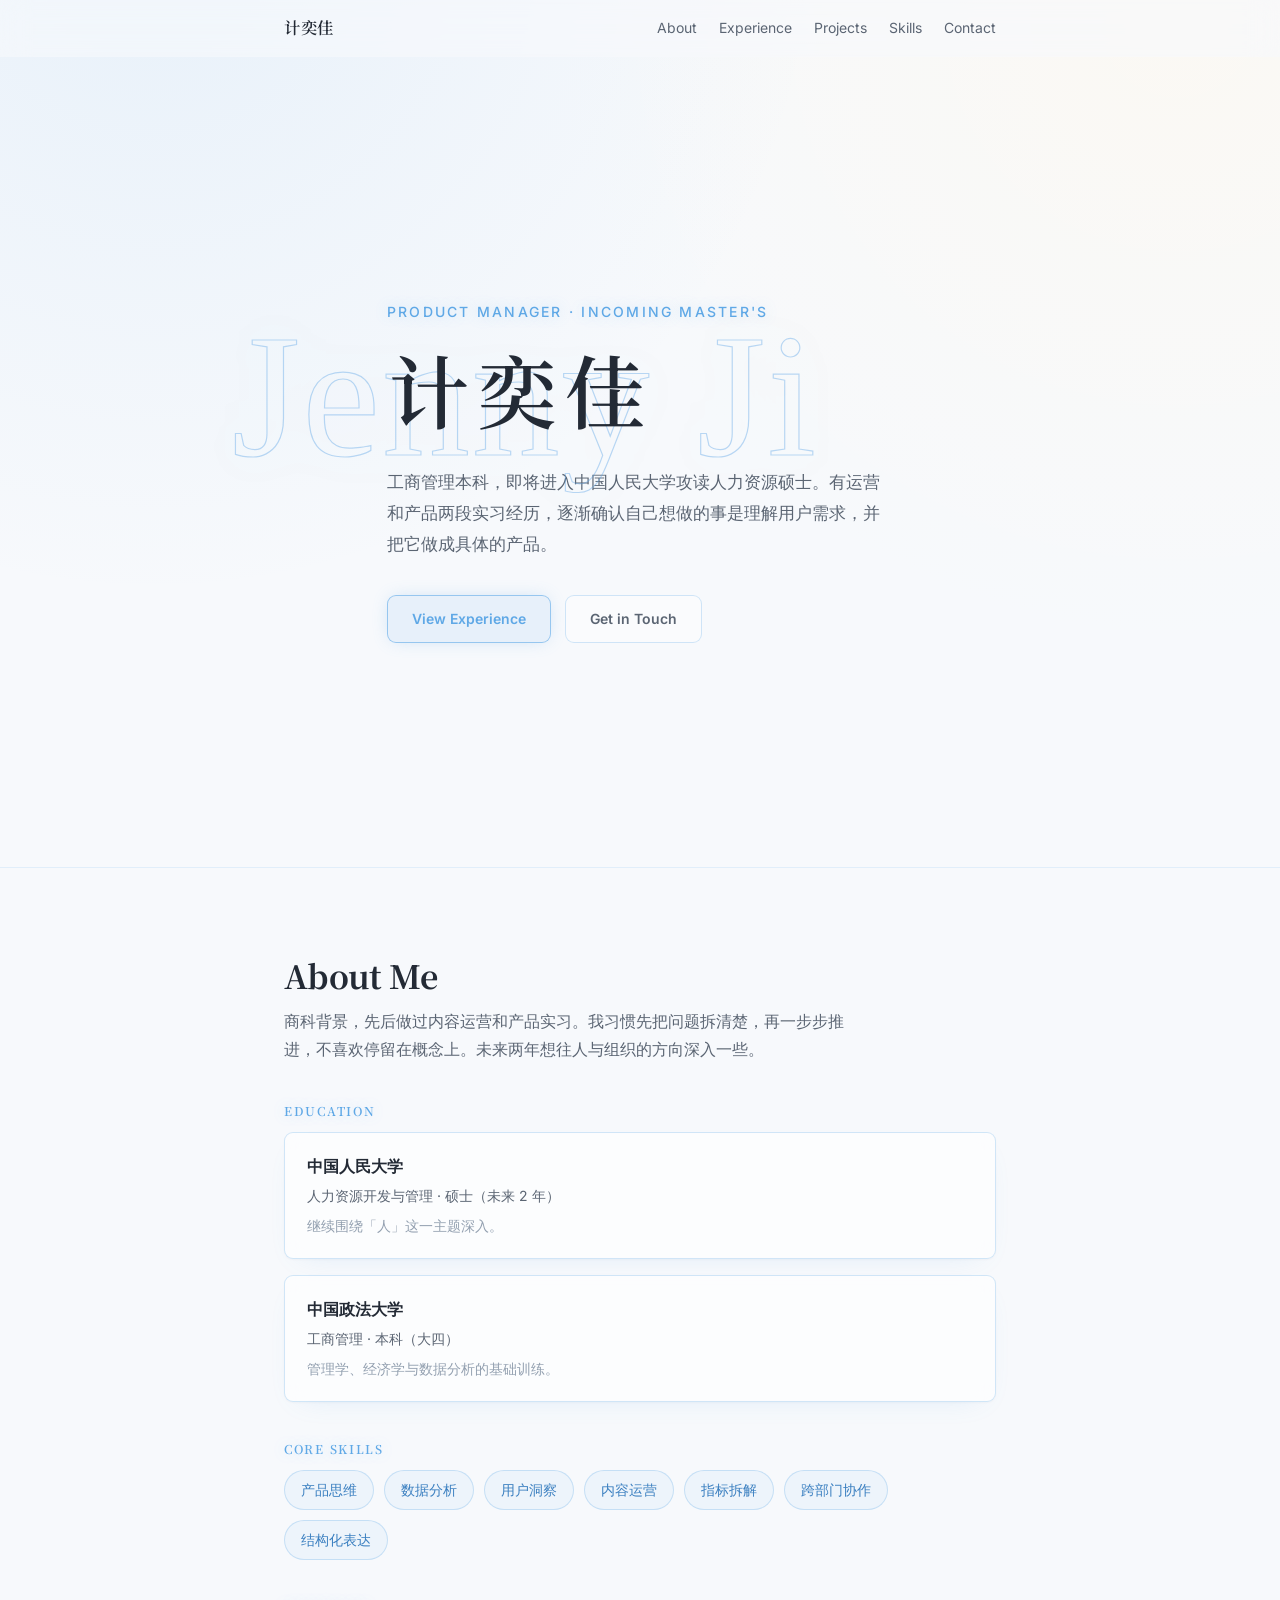
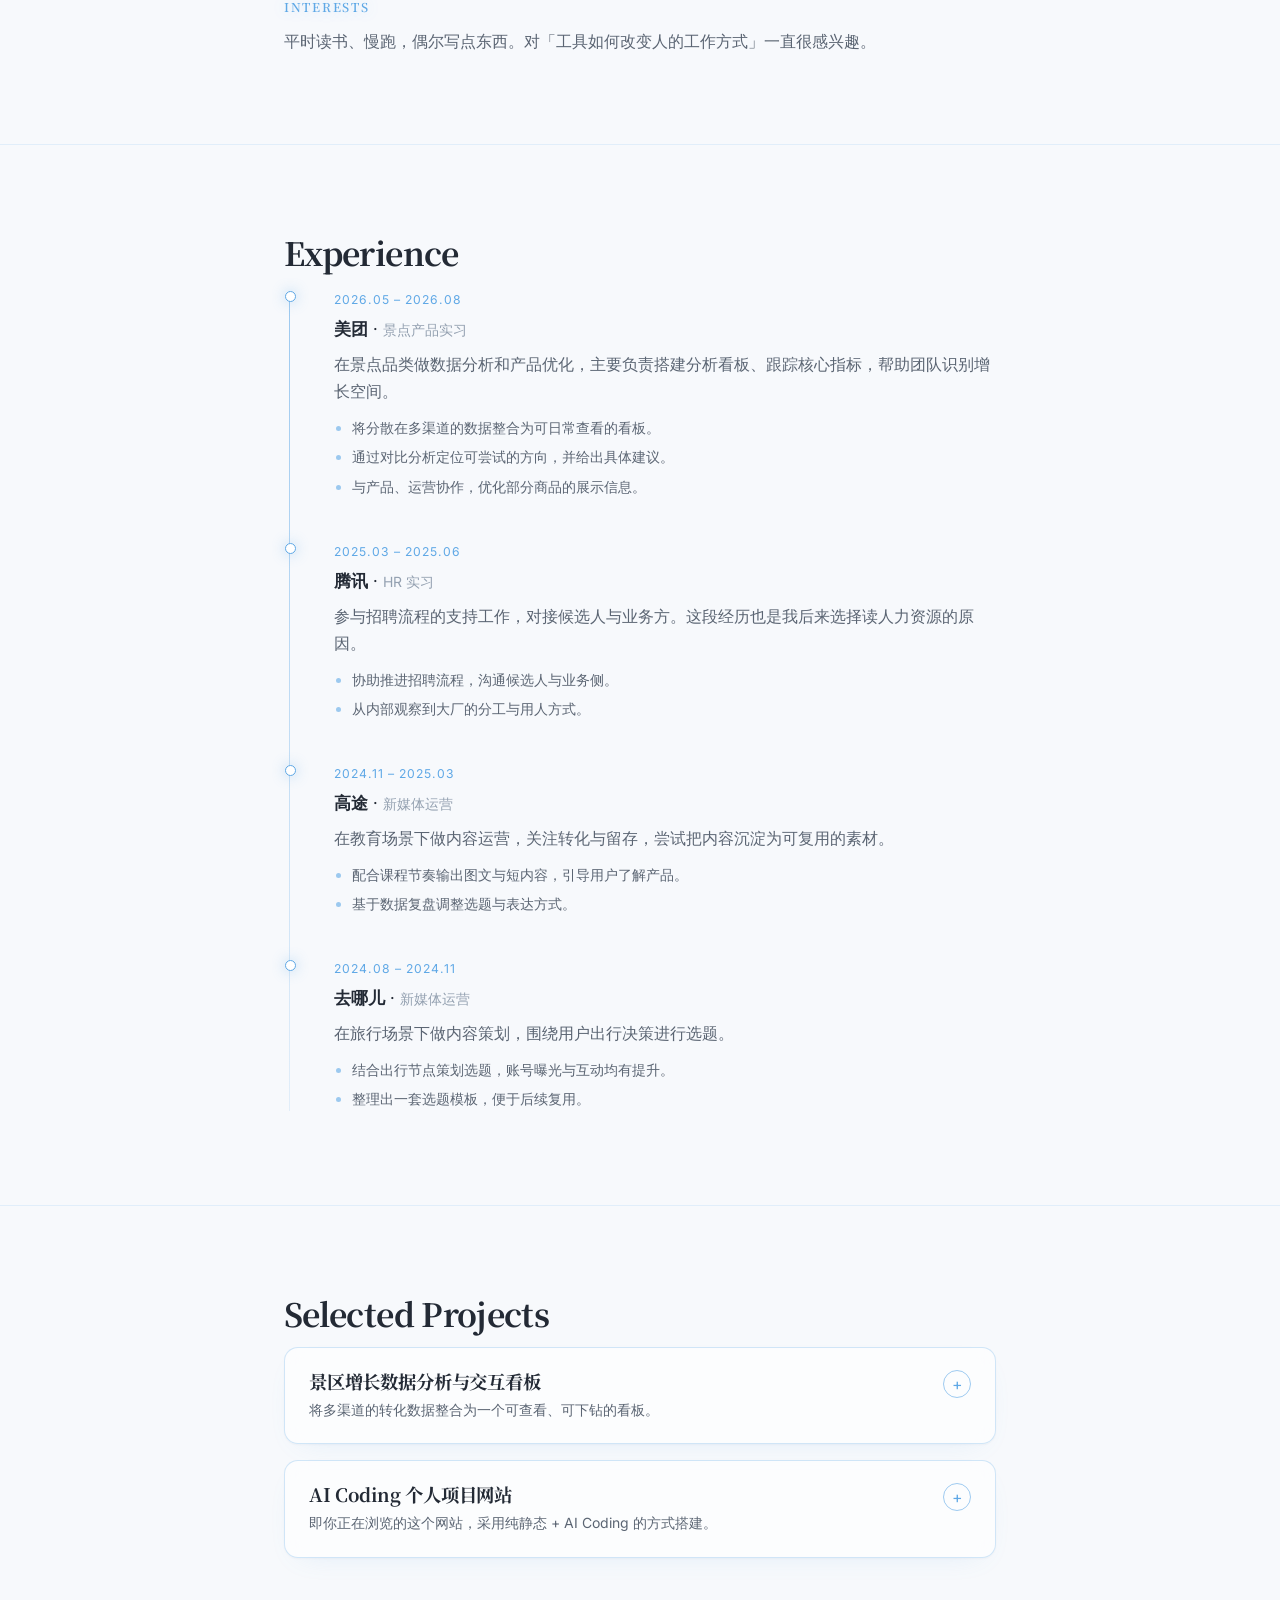
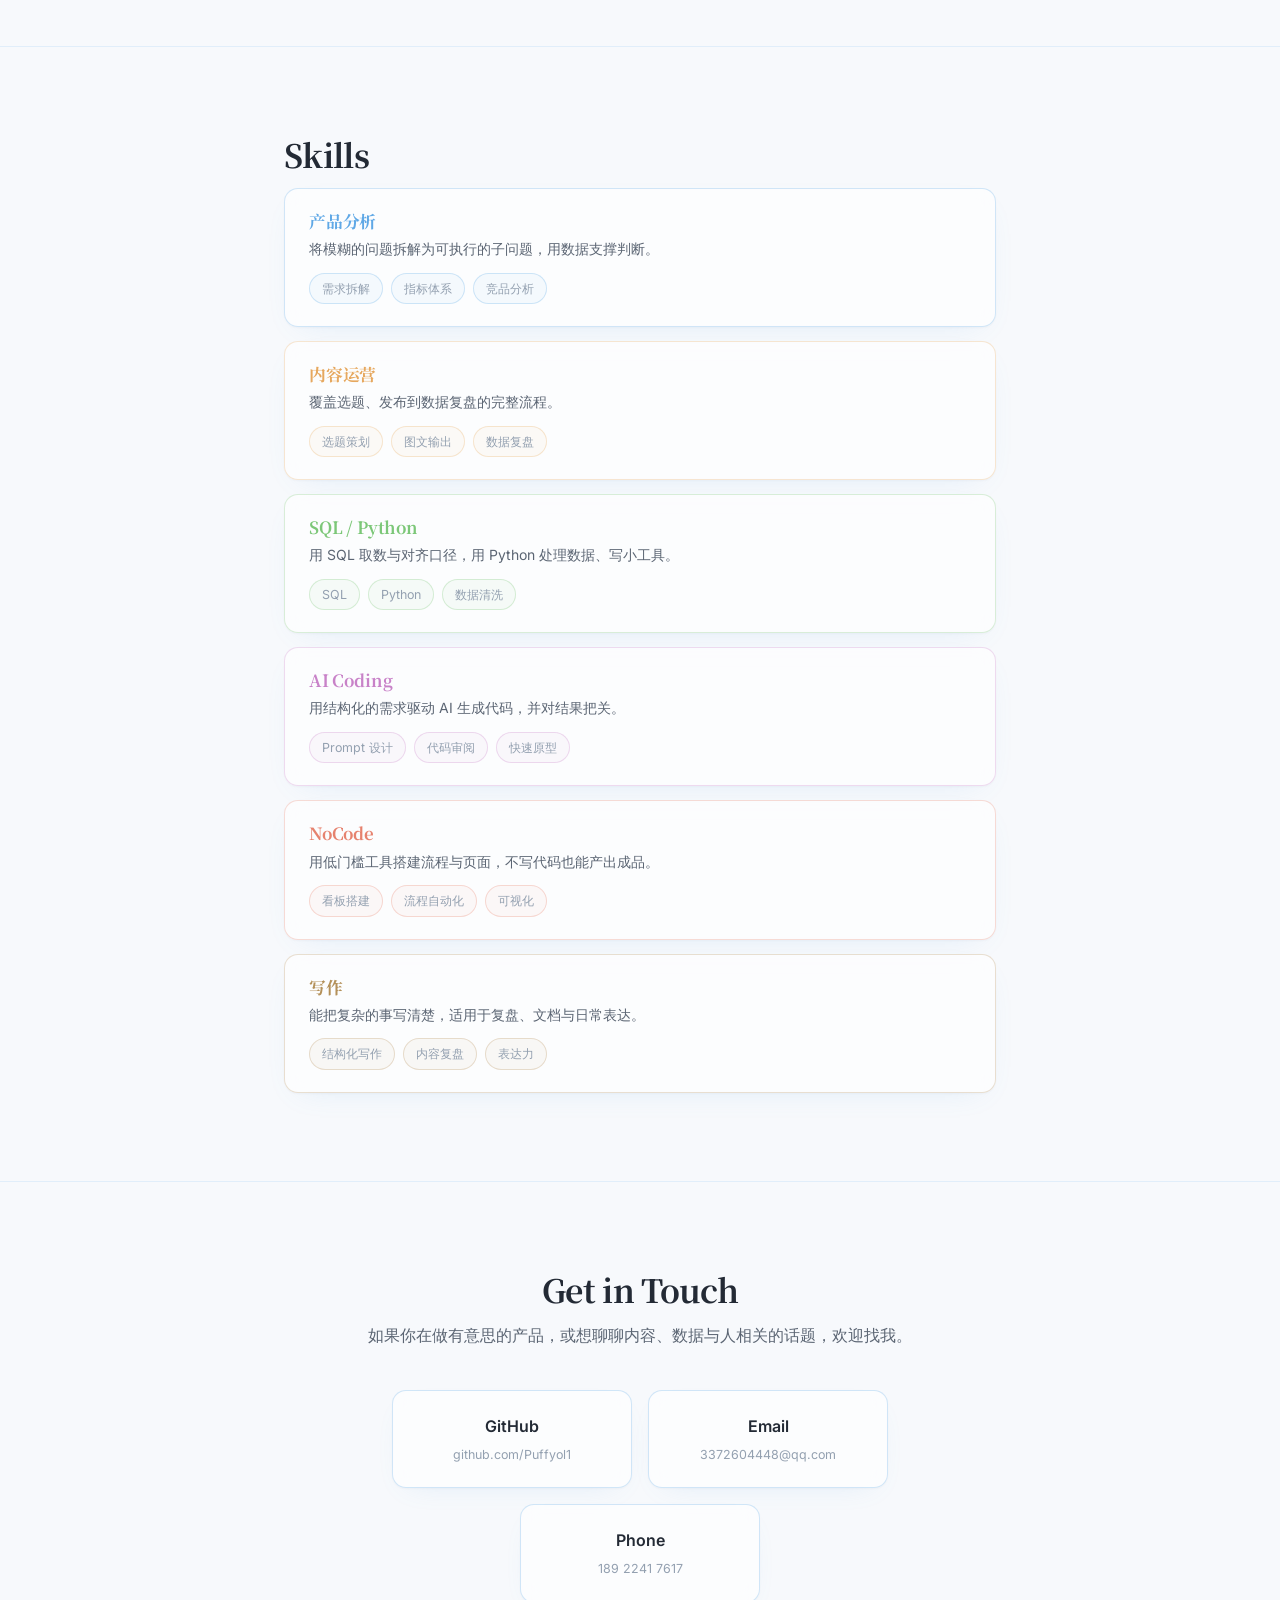
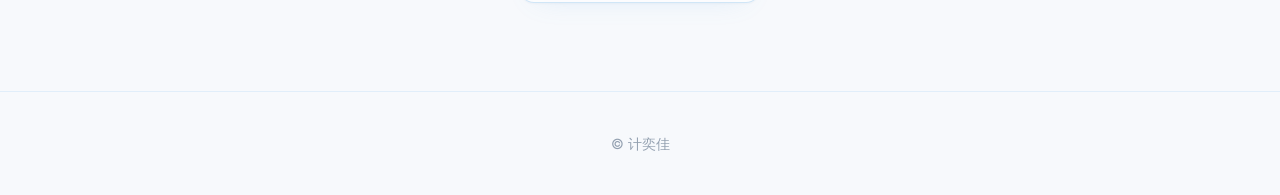
==== index.html @ fe980fd6 "Initial portfolio site 纯静态单页作品集：乳白浅底 + 浅蓝荧光描边 + 毛玻璃卡片， 思源宋体标题 + Inter 正文，英文标题中文正文。  Co-Authored-By: " ====
<!DOCTYPE html>
<html lang="zh-CN">
  <head>
    <meta charset="UTF-8" />
    <meta name="viewport" content="width=device-width, initial-scale=1.0" />
    <title>计奕佳 · 作品集</title>
    <meta
      name="description"
      content="计奕佳的个人作品集 — 产品经理方向，关注数据、内容与人的交叉点。"
    />
    <link rel="preconnect" href="https://fonts.googleapis.com" />
    <link rel="preconnect" href="https://fonts.gstatic.com" crossorigin />
    <link
      href="https://fonts.googleapis.com/css2?family=Inter:wght@400;500;600;700&family=Noto+Serif+SC:wght@400;500;600;700&display=swap"
      rel="stylesheet"
    />
    <link rel="stylesheet" href="css/style.css" />
  </head>
  <body>
    <!-- 顶部轻量导航 -->
    <header class="site-header" id="top">
      <nav class="nav" aria-label="Main navigation">
        <a class="nav__logo" href="#top">计奕佳</a>
        <ul class="nav__links">
          <li><a href="#about">About</a></li>
          <li><a href="#experience">Experience</a></li>
          <li><a href="#projects">Projects</a></li>
          <li><a href="#skills">Skills</a></li>
          <li><a href="#contact">Contact</a></li>
        </ul>
      </nav>
    </header>

    <main>
      <!-- 1. 首屏 Hero -->
      <section class="hero" id="hero" aria-labelledby="hero-name">
        <div class="hero__inner reveal">
          <p class="hero__tagline" data-hero="tagline"></p>
          <div class="hero__name-wrap">
            <span class="hero__name-en" aria-hidden="true">Jenny Ji</span>
            <h1 class="hero__name" id="hero-name" data-hero="name"></h1>
          </div>
          <p class="hero__intro" data-hero="intro"></p>
          <div class="hero__cta">
            <a class="btn btn--primary" data-hero="primaryCta"></a>
            <a class="btn btn--ghost" data-hero="secondaryCta"></a>
          </div>
        </div>
      </section>

      <!-- 2. 关于我 -->
      <section class="section" id="about" aria-labelledby="about-heading">
        <div class="container reveal">
          <h2 class="section__heading" id="about-heading" data-about="heading"></h2>
          <p class="section__lead" data-about="lead"></p>

          <h3 class="subheading">Education</h3>
          <ul class="edu" data-about="education"></ul>

          <h3 class="subheading">Core Skills</h3>
          <ul class="tags" data-about="keywords"></ul>

          <h3 class="subheading">Interests</h3>
          <p class="interest" data-about="interests"></p>
        </div>
      </section>

      <!-- 3. 经历时间线 -->
      <section class="section" id="experience" aria-labelledby="exp-heading">
        <div class="container reveal">
          <h2 class="section__heading" id="exp-heading" data-experience="heading"></h2>
          <ul class="timeline" data-experience="items"></ul>
        </div>
      </section>

      <!-- 4. 精选项目 -->
      <section class="section" id="projects" aria-labelledby="proj-heading">
        <div class="container reveal">
          <h2 class="section__heading" id="proj-heading" data-projects="heading"></h2>
          <div class="projects" data-projects="items"></div>
        </div>
      </section>

      <!-- 5. 技能 -->
      <section class="section" id="skills" aria-labelledby="skills-heading">
        <div class="container reveal">
          <h2 class="section__heading" id="skills-heading" data-skills="heading"></h2>
          <div class="skills" data-skills="groups"></div>
        </div>
      </section>

      <!-- 6. 联系方式 -->
      <section class="section" id="contact" aria-labelledby="contact-heading">
        <div class="container reveal contact">
          <h2 class="section__heading" id="contact-heading" data-contact="heading"></h2>
          <p class="section__lead" data-contact="lead"></p>
          <ul class="channels" data-contact="channels"></ul>
        </div>
      </section>
    </main>

    <footer class="site-footer">
      <div class="container">
        <p data-footer="note"></p>
      </div>
    </footer>

    <script src="data/content.js"></script>
    <script src="js/main.js"></script>
  </body>
</html>
---- css/style.css ----
/* ============================================================
   设计令牌 — 乳白浅底 · 温暖浅蓝荧光描边
   全站用 --neon 一个柔荧光色，以描边 + 柔光定义质感
   ============================================================ */
:root {
  /* 底色：乳白带一点暖蓝 */
  --bg: #f7f9fc;
  --bg-elev: rgba(255, 255, 255, 0.62);
  --bg-elev-solid: #ffffff;
  --bg-soft: rgba(255, 255, 255, 0.4);

  /* 文字 */
  --ink: #232a35;
  --ink-soft: #5b6573;
  --ink-mute: #93a0b0;

  /* 荧光色（温暖浅蓝，柔而非刺眼）及其透明度阶 */
  --neon: #5fa8e6;
  --neon-bright: #7fbdf0;
  --neon-rgb: 95, 168, 230;
  --neon-line: rgba(var(--neon-rgb), 0.28);       /* 静止描边 */
  --neon-line-soft: rgba(var(--neon-rgb), 0.14);   /* 分隔线 */
  --neon-line-strong: rgba(var(--neon-rgb), 0.6);  /* hover 描边 */
  --neon-tint: rgba(var(--neon-rgb), 0.06);        /* 淡填充 */
  --neon-tint-2: rgba(var(--neon-rgb), 0.1);

  /* 描边 / 柔光 */
  --ring: 0 0 0 1px var(--neon-line);
  --glow-sm: 0 0 18px -4px rgba(var(--neon-rgb), 0.32);
  --glow-md: 0 0 0 1px var(--neon-line-strong),
    0 0 30px -8px rgba(var(--neon-rgb), 0.32);
  --glow-text: 0 0 14px rgba(var(--neon-rgb), 0.28);
  --shadow-card: 0 1px 2px rgba(35, 42, 53, 0.03),
    0 10px 30px -18px rgba(var(--neon-rgb), 0.22);

  /* 字体 */
  --font-serif: "Noto Serif SC", "Songti SC", "Source Han Serif SC",
    "SimSun", serif;
  --font-sans: "Inter", -apple-system, BlinkMacSystemFont, "PingFang SC",
    "Hiragino Sans GB", "Microsoft YaHei", "Source Han Sans SC",
    "Helvetica Neue", Arial, sans-serif;
  --font-script: "Snell Roundhand", "Apple Chancery", "Brush Script MT",
    "Lucida Handwriting", "Segoe Script", cursive;

  /* 字号 */
  --fs-hero: clamp(2.8rem, 8vw, 5rem);
  --fs-h2: clamp(1.5rem, 3.2vw, 2rem);
  --fs-h3: 1rem;
  --fs-body: 1rem;
  --fs-small: 0.875rem;

  /* 间距 / 尺寸 */
  --container: 760px;
  --radius: 14px;
  --radius-sm: 9px;
  --ease: cubic-bezier(0.22, 0.61, 0.36, 1);
}

/* ============================================================
   基础
   ============================================================ */
*,
*::before,
*::after {
  box-sizing: border-box;
}

html {
  scroll-behavior: smooth;
  -webkit-text-size-adjust: 100%;
}

body {
  margin: 0;
  background: var(--bg);
  background-image: radial-gradient(
      circle at 12% -8%,
      rgba(var(--neon-rgb), 0.1),
      transparent 45%
    ),
    radial-gradient(circle at 92% 2%, rgba(255, 248, 235, 0.5), transparent 42%);
  background-attachment: fixed;
  color: var(--ink);
  font-family: var(--font-sans);
  font-size: var(--fs-body);
  line-height: 1.7;
  -webkit-font-smoothing: antialiased;
  text-rendering: optimizeLegibility;
}

a {
  color: inherit;
  text-decoration: none;
}

ul {
  list-style: none;
  margin: 0;
  padding: 0;
}

h1,
h2,
h3 {
  font-family: var(--font-serif);
  font-weight: 600;
  line-height: 1.2;
  letter-spacing: 0;
}

::selection {
  background: rgba(var(--neon-rgb), 0.2);
  color: var(--ink);
}

.container {
  width: 100%;
  max-width: var(--container);
  margin: 0 auto;
  padding: 0 24px;
}

/* ============================================================
   顶部导航
   ============================================================ */
.site-header {
  position: sticky;
  top: 0;
  z-index: 50;
  background: rgba(247, 249, 252, 0.62);
  backdrop-filter: blur(14px);
  -webkit-backdrop-filter: blur(14px);
  border-bottom: 1px solid transparent;
  transition: border-color 0.3s var(--ease), background-color 0.3s var(--ease);
}

.site-header.is-scrolled {
  border-bottom-color: var(--neon-line-soft);
  background: rgba(247, 249, 252, 0.82);
}

.nav {
  max-width: var(--container);
  margin: 0 auto;
  padding: 14px 24px;
  display: flex;
  align-items: center;
  justify-content: space-between;
  gap: 16px;
}

.nav__logo {
  font-family: var(--font-serif);
  font-weight: 600;
  font-size: 1.02rem;
  letter-spacing: 0.04em;
  color: var(--ink);
}

.nav__links {
  display: flex;
  gap: 22px;
  font-size: var(--fs-small);
  color: var(--ink-soft);
}

.nav__links a {
  position: relative;
  padding: 4px 0;
  transition: color 0.2s var(--ease);
}

.nav__links a:hover {
  color: var(--neon);
}

.nav__links a::after {
  content: "";
  position: absolute;
  left: 0;
  bottom: 0;
  width: 0;
  height: 1px;
  background: var(--neon);
  box-shadow: var(--glow-sm);
  transition: width 0.25s var(--ease);
}

.nav__links a:hover::after {
  width: 100%;
}

/* ============================================================
   首屏 Hero
   ============================================================ */
.hero {
  min-height: 90vh;
  display: flex;
  align-items: center;
  padding: 80px 24px 60px;
}

.hero__inner {
  max-width: var(--container);
  margin: 0 auto;
}

.hero__tagline {
  margin: 0 0 18px;
  font-size: var(--fs-small);
  font-weight: 500;
  letter-spacing: 0.16em;
  text-transform: uppercase;
  color: var(--neon);
  text-shadow: var(--glow-text);
}

.hero__name-wrap {
  position: relative;
  display: inline-block;
  margin: 0 0 28px;
  padding: 0.16em 0.12em 0.34em;
}

.hero__name-en {
  position: absolute;
  left: 50%;
  top: 56%;
  transform: translate(-50%, -50%);
  font-family: var(--font-script);
  font-weight: 400;
  font-size: clamp(5rem, 16vw, 11rem);
  line-height: 1;
  letter-spacing: 0.01em;
  white-space: nowrap;
  color: transparent;
  -webkit-text-stroke: 1.2px rgba(var(--neon-rgb), 0.42);
  filter: drop-shadow(0 0 24px rgba(var(--neon-rgb), 0.26));
  pointer-events: none;
  user-select: none;
  z-index: 0;
}

.hero__name {
  position: relative;
  z-index: 1;
  margin: 0;
  font-size: var(--fs-hero);
  font-weight: 600;
  line-height: 1.1;
  letter-spacing: 0.1em;
  color: var(--ink);
  padding-right: 0.1em;
}

.hero__intro {
  margin: 0 0 36px;
  max-width: 46ch;
  font-size: 1.08rem;
  color: var(--ink-soft);
  line-height: 1.8;
}

.hero__cta {
  display: flex;
  flex-wrap: wrap;
  gap: 14px;
}

/* ============================================================
   按钮 — 荧光描边
   ============================================================ */
.btn {
  display: inline-flex;
  align-items: center;
  justify-content: center;
  padding: 11px 24px;
  border-radius: var(--radius-sm);
  font-size: var(--fs-small);
  font-weight: 600;
  letter-spacing: 0;
  transition: transform 0.18s var(--ease), color 0.18s var(--ease),
    border-color 0.18s var(--ease), background-color 0.18s var(--ease),
    box-shadow 0.2s var(--ease);
  cursor: pointer;
}

.btn--primary {
  background: var(--neon-tint-2);
  color: var(--neon);
  border: 1px solid var(--neon-line-strong);
  box-shadow: var(--glow-sm);
}

.btn--primary:hover {
  background: rgba(var(--neon-rgb), 0.16);
  color: #2f6fb0;
  border-color: var(--neon);
  transform: translateY(-1px);
  box-shadow: var(--glow-md);
}

.btn--primary:focus-visible {
  outline: none;
  box-shadow: 0 0 0 3px rgba(var(--neon-rgb), 0.22), var(--glow-sm);
}

.btn--ghost {
  background: var(--bg-soft);
  color: var(--ink-soft);
  border: 1px solid var(--neon-line);
}

.btn--ghost:hover {
  color: var(--neon);
  border-color: var(--neon-line-strong);
  background: var(--neon-tint);
  transform: translateY(-1px);
  box-shadow: var(--glow-sm);
}

.btn--ghost:focus-visible {
  outline: none;
  box-shadow: 0 0 0 3px rgba(var(--neon-rgb), 0.2);
}

/* ============================================================
   通用 section
   ============================================================ */
.section {
  padding: 88px 0;
  border-top: 1px solid var(--neon-line-soft);
  scroll-margin-top: 72px;
}

.section__heading {
  margin: 0 0 14px;
  font-size: var(--fs-h2);
  font-weight: 700;
  letter-spacing: -0.02em;
  color: var(--ink);
}

.section__lead {
  margin: 0 0 40px;
  max-width: 56ch;
  color: var(--ink-soft);
  font-size: 1.02rem;
}

.subheading {
  margin: 40px 0 14px;
  font-size: 0.76rem;
  color: var(--neon);
  font-weight: 600;
  letter-spacing: 0.14em;
  text-transform: uppercase;
  text-shadow: var(--glow-text);
}

.subheading:first-of-type {
  margin-top: 8px;
}

/* ============================================================
   关于我
   ============================================================ */
.edu {
  display: grid;
  gap: 16px;
}

.edu li {
  padding: 20px 22px;
  background: var(--bg-elev);
  backdrop-filter: blur(10px);
  -webkit-backdrop-filter: blur(10px);
  border: 1px solid var(--neon-line);
  border-radius: var(--radius-sm);
  box-shadow: var(--shadow-card);
  transition: border-color 0.25s var(--ease), transform 0.25s var(--ease),
    box-shadow 0.25s var(--ease);
}

.edu li:hover {
  border-color: var(--neon-line-strong);
  transform: translateY(-2px);
  box-shadow: var(--shadow-card), var(--glow-sm);
}

.edu .school {
  font-weight: 600;
  color: var(--ink);
  margin: 0 0 4px;
}

.edu .degree {
  color: var(--ink-soft);
  font-size: var(--fs-small);
  margin: 0 0 6px;
}

.edu .note {
  color: var(--ink-mute);
  font-size: var(--fs-small);
  margin: 0;
}

.tags {
  display: flex;
  flex-wrap: wrap;
  gap: 10px;
}

.tags li {
  padding: 7px 16px;
  background: var(--neon-tint);
  color: #3a7fc0;
  border: 1px solid var(--neon-line);
  border-radius: 999px;
  font-size: var(--fs-small);
  font-weight: 500;
  transition: border-color 0.2s var(--ease), box-shadow 0.2s var(--ease);
}

.tags li:hover {
  border-color: var(--neon-line-strong);
  box-shadow: var(--glow-sm);
}

.interest {
  color: var(--ink-soft);
  margin: 0;
}

/* ============================================================
   经历时间线
   ============================================================ */
.timeline {
  position: relative;
  margin: 8px 0 0;
  padding-left: 28px;
}

.timeline::before {
  content: "";
  position: absolute;
  left: 5px;
  top: 6px;
  bottom: 6px;
  width: 1px;
  background: linear-gradient(
    to bottom,
    var(--neon-line-strong),
    var(--neon-line-soft)
  );
}

.timeline li {
  position: relative;
  padding: 0 0 32px 22px;
}

.timeline li:last-child {
  padding-bottom: 0;
}

.timeline li::before {
  content: "";
  position: absolute;
  left: -27px;
  top: 6px;
  width: 11px;
  height: 11px;
  border-radius: 50%;
  background: var(--bg-elev-solid);
  border: 1.5px solid var(--neon);
  box-shadow: 0 0 14px rgba(var(--neon-rgb), 0.45);
}

.timeline .period {
  display: inline-block;
  font-size: 0.76rem;
  letter-spacing: 0.08em;
  color: var(--neon);
  margin-bottom: 4px;
}

.timeline .role-line {
  margin: 0 0 8px;
  font-size: 1.05rem;
}

.timeline .company {
  font-weight: 700;
  color: var(--ink);
}

.timeline .role {
  color: var(--ink-mute);
  font-size: var(--fs-small);
}

.timeline .summary {
  margin: 0 0 10px;
  color: var(--ink-soft);
}

.timeline .points {
  padding-left: 18px;
  list-style: disc;
  color: var(--ink-soft);
  font-size: var(--fs-small);
}

.timeline .points li {
  padding: 0 0 6px 0;
}

.timeline .points li::before {
  content: none;
}

.timeline .points li::marker {
  color: var(--neon-line-strong);
}

/* ============================================================
   精选项目（可展开卡片）
   ============================================================ */
.projects {
  display: grid;
  gap: 16px;
}

.project-card {
  background: var(--bg-elev);
  backdrop-filter: blur(10px);
  -webkit-backdrop-filter: blur(10px);
  border: 1px solid var(--neon-line);
  border-radius: var(--radius);
  overflow: hidden;
  box-shadow: var(--shadow-card);
  transition: border-color 0.25s var(--ease), box-shadow 0.25s var(--ease),
    transform 0.25s var(--ease);
}

.project-card:hover {
  border-color: var(--neon-line-strong);
  box-shadow: var(--shadow-card), var(--glow-sm);
  transform: translateY(-2px);
}

.project-card__head {
  width: 100%;
  display: flex;
  align-items: flex-start;
  justify-content: space-between;
  gap: 16px;
  padding: 22px 24px;
  background: transparent;
  border: none;
  text-align: left;
  cursor: pointer;
  font: inherit;
  color: inherit;
}

.project-card__titles {
  flex: 1;
}

.project-card__title {
  margin: 0 0 6px;
  font-size: 1.15rem;
  font-weight: 700;
  letter-spacing: -0.01em;
  color: var(--ink);
}

.project-card__summary {
  margin: 0;
  color: var(--ink-soft);
  font-size: var(--fs-small);
}

.project-card__icon {
  flex-shrink: 0;
  width: 28px;
  height: 28px;
  display: grid;
  place-items: center;
  border-radius: 50%;
  background: transparent;
  border: 1px solid var(--neon-line-strong);
  color: var(--neon);
  font-size: 1rem;
  line-height: 1;
  transition: transform 0.3s var(--ease), box-shadow 0.3s var(--ease),
    border-color 0.3s var(--ease);
}

.project-card__head:hover .project-card__icon {
  border-color: var(--neon);
  box-shadow: var(--glow-sm);
}

.project-card[aria-expanded="true"] .project-card__icon {
  transform: rotate(45deg);
  border-color: var(--neon);
  box-shadow: var(--glow-sm);
}

.project-card__body {
  max-height: 0;
  overflow: hidden;
  transition: max-height 0.4s var(--ease);
}

.project-card__body-inner {
  padding: 0 24px 24px;
  border-top: 1px solid var(--neon-line-soft);
  margin-top: 0;
}

.project-card__body-inner dt {
  margin: 18px 0 6px;
  font-size: 0.74rem;
  letter-spacing: 0.1em;
  text-transform: uppercase;
  color: var(--neon);
  font-weight: 600;
}

.project-card__body-inner dd {
  margin: 0;
  color: var(--ink-soft);
}

/* ============================================================
   技能
   ============================================================ */
.skills {
  display: grid;
  gap: 14px;
}

.skill {
  --s: var(--neon-rgb);          /* 每张卡片各自的荧光色 RGB */
  padding: 22px 24px;
  background: var(--bg-elev);
  backdrop-filter: blur(10px);
  -webkit-backdrop-filter: blur(10px);
  border: 1px solid rgba(var(--s), 0.28);
  border-radius: var(--radius);
  box-shadow: var(--shadow-card);
  transition: box-shadow 0.25s var(--ease), transform 0.25s var(--ease),
    border-color 0.25s var(--ease);
}

.skill:hover {
  border-color: rgba(var(--s), 0.6);
  box-shadow: var(--shadow-card), 0 0 22px -6px rgba(var(--s), 0.4);
  transform: translateY(-2px);
}

.skill__name {
  margin: 0 0 6px;
  font-size: 1.05rem;
  font-weight: 700;
  letter-spacing: -0.01em;
  color: rgb(var(--s));
}

/* 每张卡片各自一个暖系 / 柔荧光色 */
.skill:nth-child(1) { --s: 95, 168, 230; }   /* 产品分析 — 浅蓝（主色） */
.skill:nth-child(2) { --s: 230, 168, 95; }   /* 内容运营 — 暖琥珀 */
.skill:nth-child(3) { --s: 124, 199, 120; }  /* SQL/Python — 柔绿 */
.skill:nth-child(4) { --s: 200, 130, 200; }  /* AI Coding — 柔紫 */
.skill:nth-child(5) { --s: 230, 130, 110; }  /* NoCode — 暖珊瑚 */
.skill:nth-child(6) { --s: 180, 145, 90; }   /* 写作 — 暖棕金 */

.skill__desc {
  margin: 0 0 12px;
  color: var(--ink-soft);
  font-size: var(--fs-small);
}

.skill__tags {
  display: flex;
  flex-wrap: wrap;
  gap: 8px;
}

.skill__tags li {
  padding: 4px 12px;
  border: 1px solid rgba(var(--s), 0.28);
  border-radius: 999px;
  font-size: 0.78rem;
  color: var(--ink-mute);
  background: rgba(var(--s), 0.05);
}

/* ============================================================
   联系方式
   ============================================================ */
.contact {
  text-align: center;
}

.contact .section__heading,
.contact .section__lead {
  margin-left: auto;
  margin-right: auto;
}

.channels {
  display: flex;
  flex-wrap: wrap;
  justify-content: center;
  gap: 16px;
  margin-top: 16px;
}

/* 只有一个渠道时，让它更突出 */
.channels a:only-child {
  min-width: 240px;
  padding: 22px 32px;
  font-size: 1.05rem;
}

.channels a {
  display: inline-block;
  min-width: 140px;
  padding: 18px 24px;
  background: var(--bg-elev);
  backdrop-filter: blur(10px);
  -webkit-backdrop-filter: blur(10px);
  border: 1px solid var(--neon-line);
  border-radius: var(--radius);
  text-align: center;
  box-shadow: var(--shadow-card);
  transition: border-color 0.2s var(--ease), transform 0.2s var(--ease),
    color 0.2s var(--ease), box-shadow 0.25s var(--ease);
}

.channels a:hover {
  border-color: var(--neon);
  transform: translateY(-2px);
  color: var(--neon);
  box-shadow: var(--shadow-card), var(--glow-sm);
}

.channels .label {
  display: block;
  font-weight: 600;
  font-size: 1rem;
  margin-bottom: 4px;
}

.channels .hint {
  display: block;
  color: var(--ink-mute);
  font-size: 0.78rem;
}

/* ============================================================
   页脚
   ============================================================ */
.site-footer {
  padding: 40px 0;
  border-top: 1px solid var(--neon-line-soft);
  text-align: center;
}

.site-footer p {
  margin: 0;
  color: var(--ink-mute);
  font-size: var(--fs-small);
  font-weight: 400;
}

/* ============================================================
   滚动淡入
   ============================================================ */
.reveal {
  opacity: 0;
  transform: translateY(16px);
  transition: opacity 0.6s var(--ease), transform 0.6s var(--ease);
}

.reveal.is-visible {
  opacity: 1;
  transform: none;
}

/* ============================================================
   backdrop 降级：不支持 blur 时用实色白底
   ============================================================ */
@supports not ((backdrop-filter: blur(1px)) or (-webkit-backdrop-filter: blur(1px))) {
  .edu li,
  .project-card,
  .skill,
  .channels a,
  .site-header {
    background: var(--bg-elev-solid);
  }
}

/* ============================================================
   响应式
   ============================================================ */
@media (max-width: 640px) {
  .nav {
    padding: 12px 20px;
  }
  .nav__links {
    gap: 16px;
    font-size: 0.8rem;
  }
  .section {
    padding: 64px 0;
  }
  .container {
    padding: 0 20px;
  }
  .hero {
    min-height: 80vh;
    padding: 60px 20px 48px;
  }
  .hero__name-en {
    font-size: clamp(4rem, 26vw, 7rem);
    -webkit-text-stroke-width: 1px;
  }
  .hero__cta {
    flex-direction: column;
    align-items: stretch;
  }
  .btn {
    width: 100%;
  }
  .channels a {
    min-width: 0;
    flex: 1 1 100%;
  }
}

/* ============================================================
   无障碍：尊重 reduced-motion
   ============================================================ */
@media (prefers-reduced-motion: reduce) {
  html {
    scroll-behavior: auto;
  }
  .reveal {
    opacity: 1;
    transform: none;
    transition: none;
  }
  .project-card__body {
    transition: none;
  }
  .btn,
  .channels a,
  .project-card__icon {
    transition: none;
  }
}
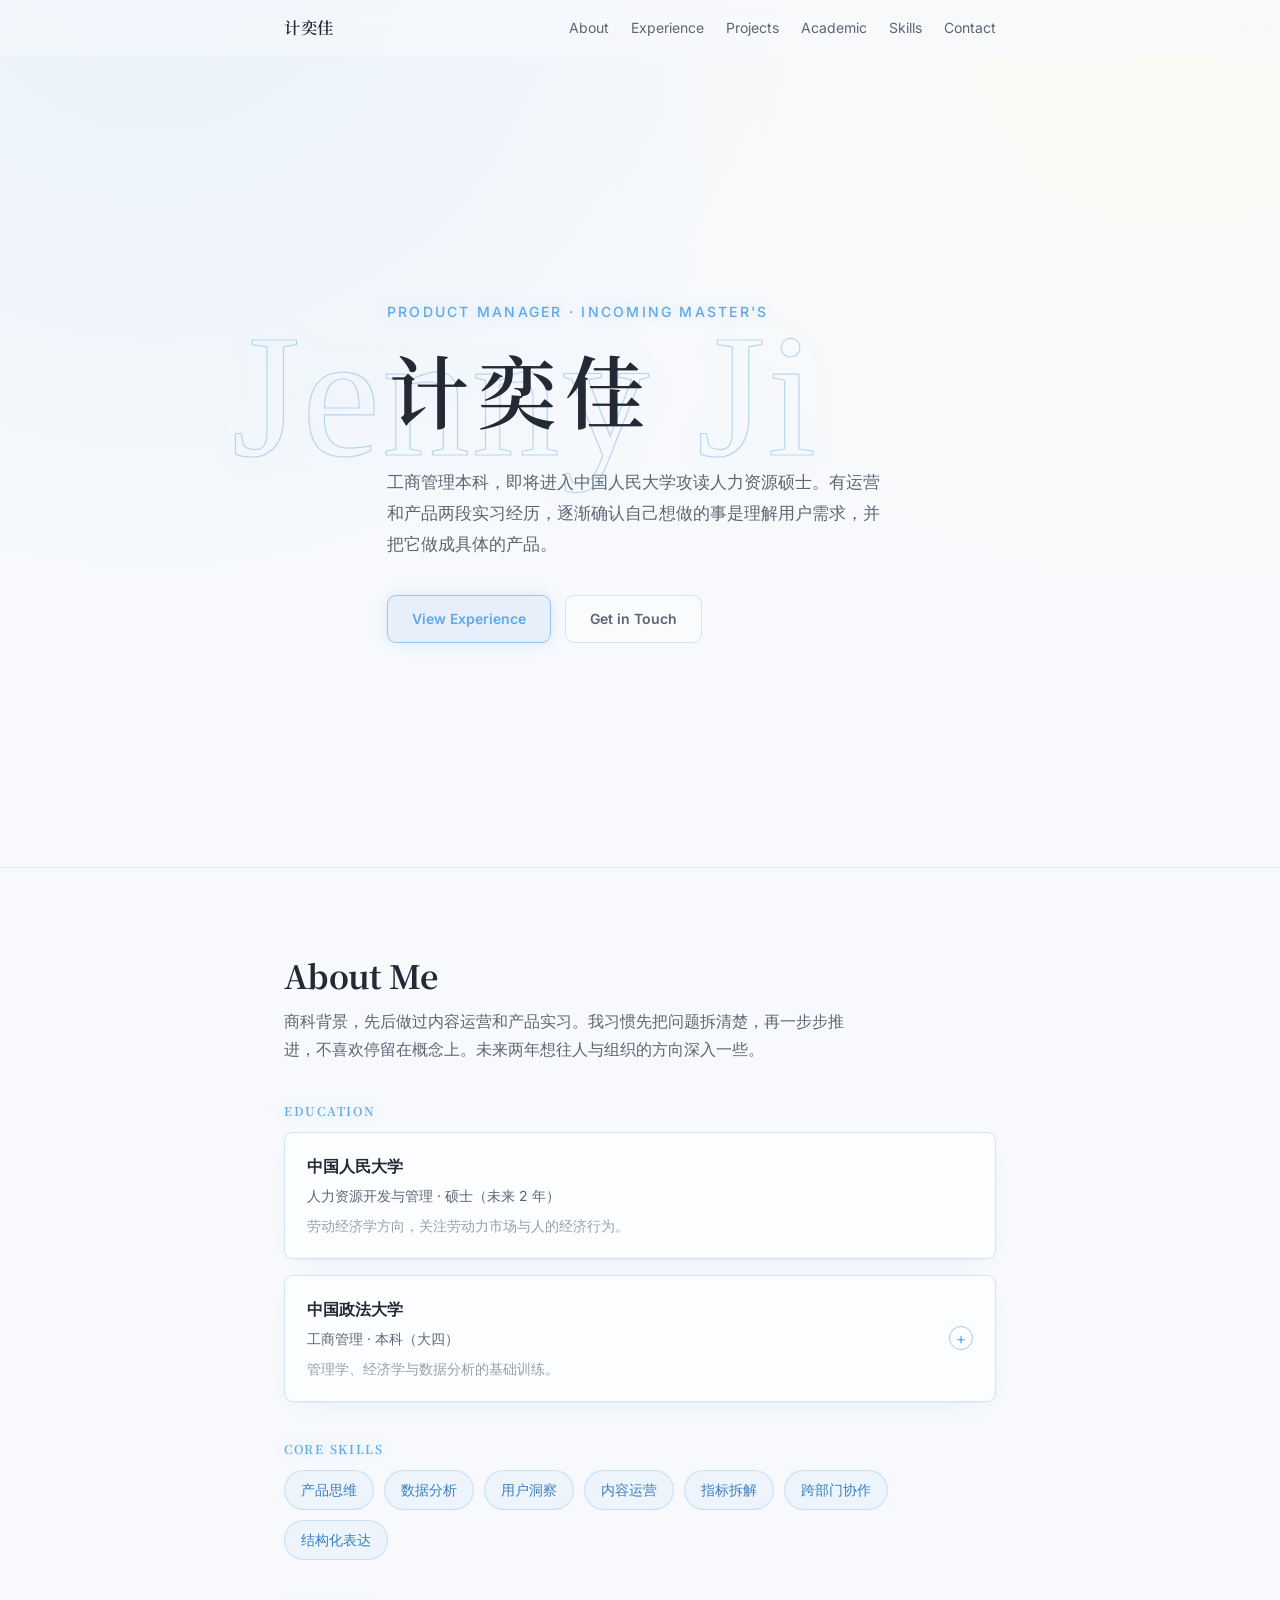
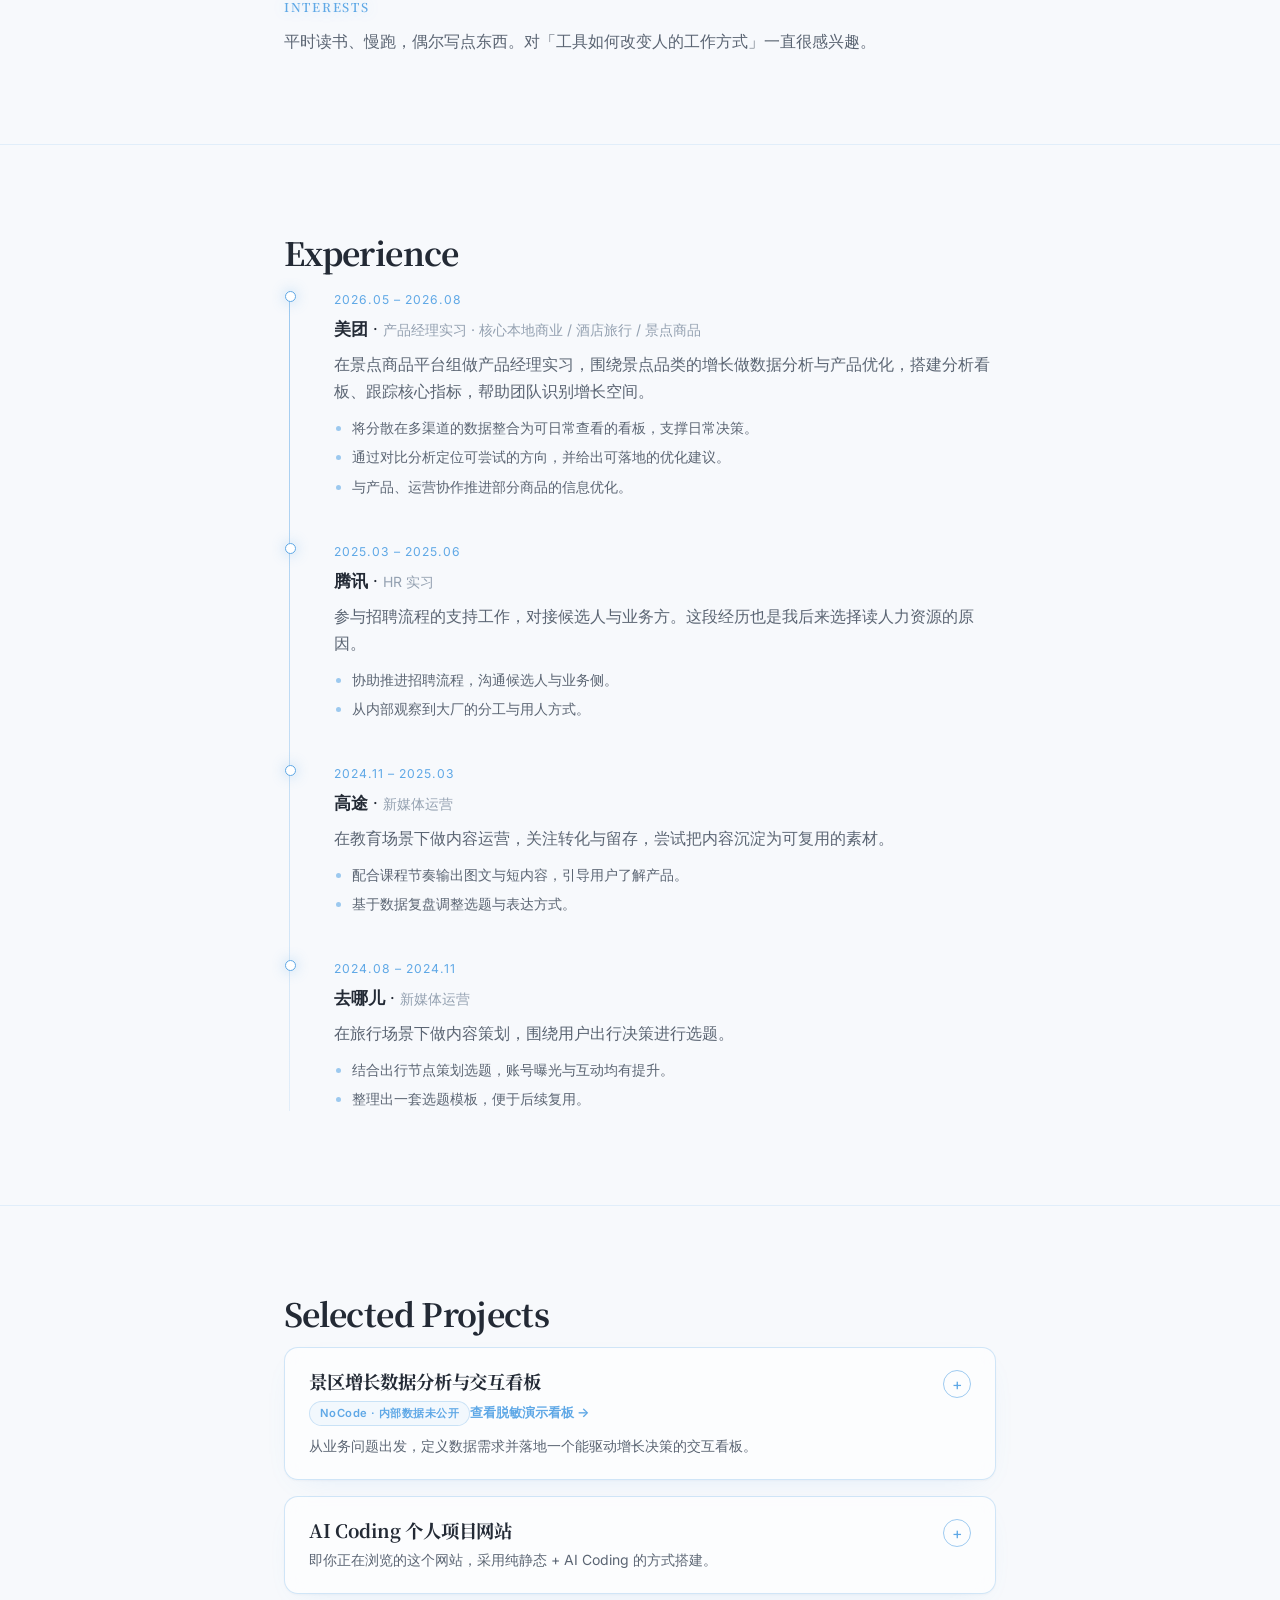
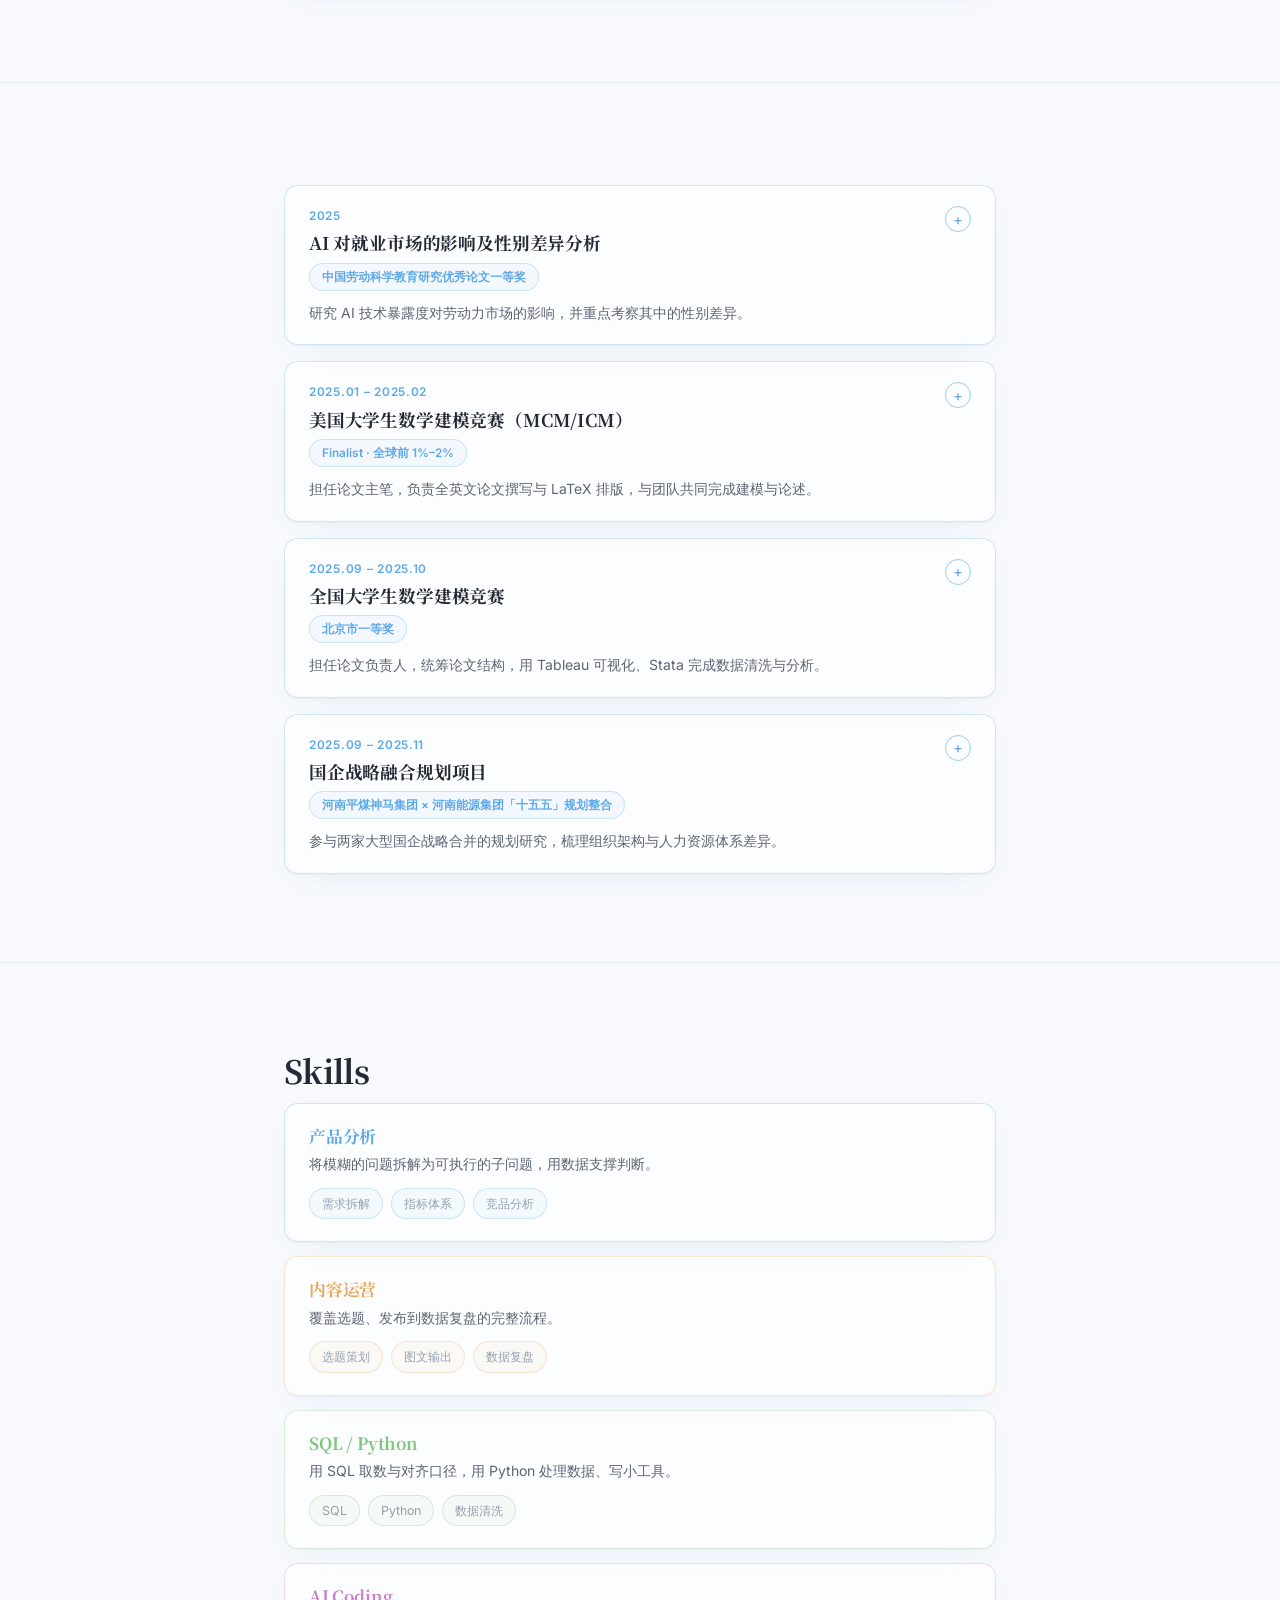
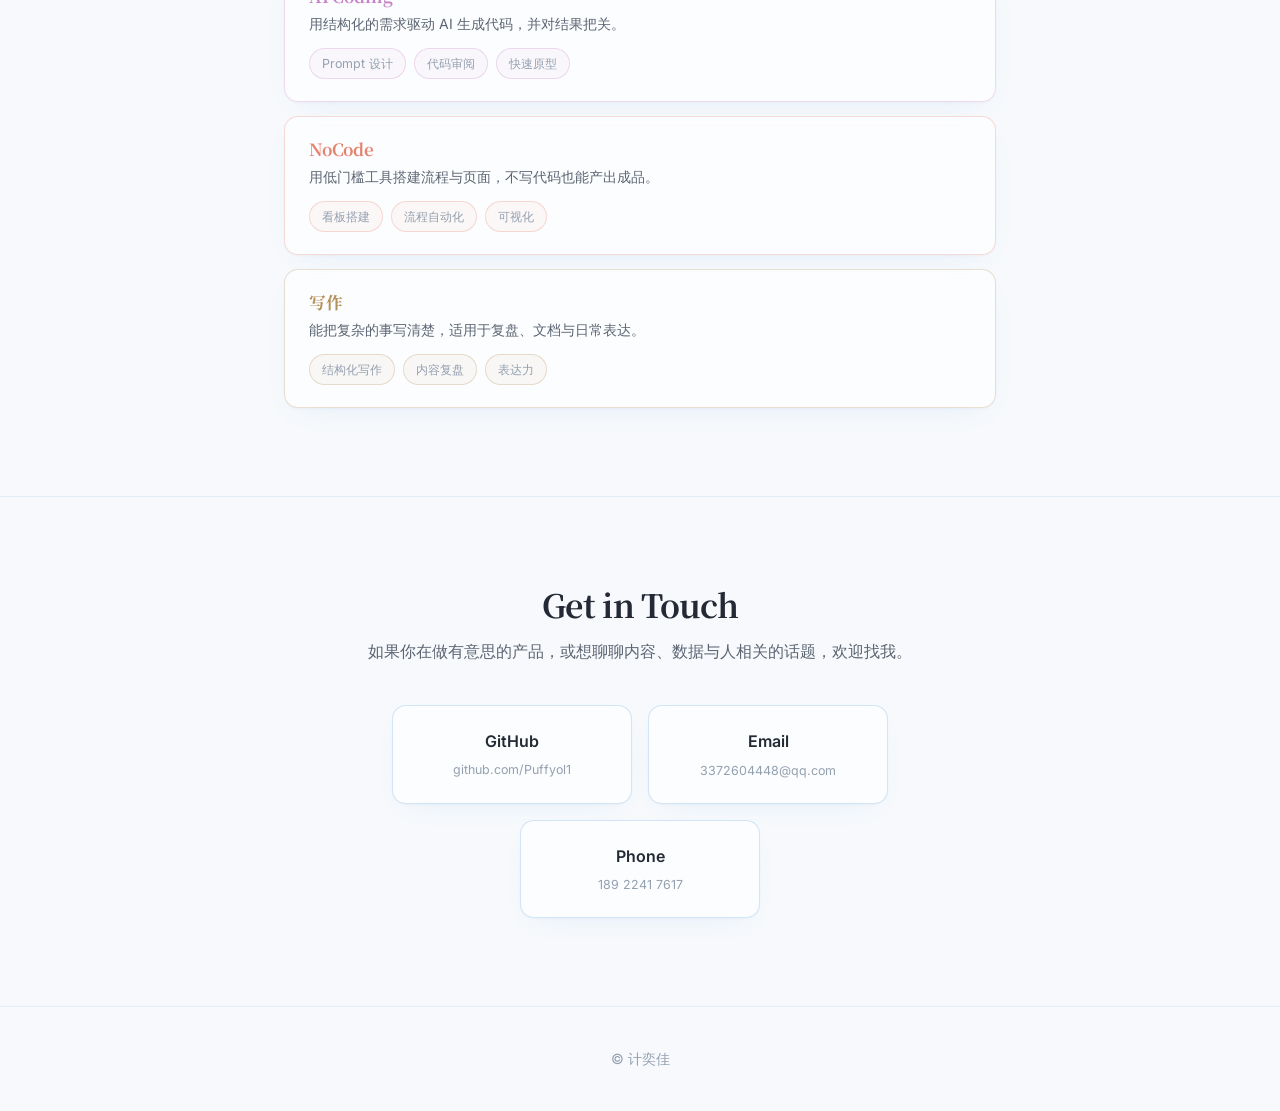
==== commit 088ee733: "新增教育下钻 + 学术项目区 教育背景： - 中国政法大学可点开下钻，看平均分88.29 + 修读课程(分组) - 人大保持现状  学术项目 Academic Projects（按含金量排）： 1. " ====
--- a/index.html
+++ b/index.html
@@ -25,6 +25,7 @@
           <li><a href="#about">About</a></li>
           <li><a href="#experience">Experience</a></li>
           <li><a href="#projects">Projects</a></li>
+          <li><a href="#academic">Academic</a></li>
           <li><a href="#skills">Skills</a></li>
           <li><a href="#contact">Contact</a></li>
         </ul>
@@ -81,6 +82,14 @@
         </div>
       </section>
 
+      <!-- 精选项目之后：学术项目 -->
+      <section class="section" id="academic" aria-labelledby="aca-heading">
+        <div class="container reveal">
+          <h2 class="section__heading" id="aca-heading" data-academic="heading"></h2>
+          <div class="academic" data-academic="items"></div>
+        </div>
+      </section>
+
       <!-- 5. 技能 -->
       <section class="section" id="skills" aria-labelledby="skills-heading">
         <div class="container reveal">
--- a/css/style.css
+++ b/css/style.css
@@ -368,24 +368,121 @@
 .edu {
   display: grid;
   gap: 16px;
-}
-
-.edu li {
-  padding: 20px 22px;
+  list-style: none;
+  margin: 0;
+  padding: 0;
+}
+
+.edu-item {
+  padding: 0;
   background: var(--bg-elev);
   backdrop-filter: blur(10px);
   -webkit-backdrop-filter: blur(10px);
   border: 1px solid var(--neon-line);
   border-radius: var(--radius-sm);
   box-shadow: var(--shadow-card);
-  transition: border-color 0.25s var(--ease), transform 0.25s var(--ease),
-    box-shadow 0.25s var(--ease);
-}
-
-.edu li:hover {
+  overflow: hidden;
+  transition: border-color 0.25s var(--ease), box-shadow 0.25s var(--ease);
+}
+
+.edu-item.is-open,
+.edu-item:hover {
   border-color: var(--neon-line-strong);
-  transform: translateY(-2px);
   box-shadow: var(--shadow-card), var(--glow-sm);
+}
+
+.edu-head {
+  width: 100%;
+  display: flex;
+  align-items: center;
+  justify-content: space-between;
+  gap: 14px;
+  padding: 20px 22px;
+  background: transparent;
+  border: none;
+  text-align: left;
+  cursor: pointer;
+  font: inherit;
+  color: inherit;
+}
+
+.edu-head--plain {
+  cursor: default;
+}
+
+.edu-head__main {
+  display: flex;
+  flex-direction: column;
+}
+
+.edu-caret {
+  flex-shrink: 0;
+  width: 24px;
+  height: 24px;
+  display: grid;
+  place-items: center;
+  border-radius: 50%;
+  border: 1px solid var(--neon-line-strong);
+  color: var(--neon);
+  font-size: 0.95rem;
+  line-height: 1;
+  transition: transform 0.3s var(--ease);
+}
+
+.edu-item.is-open .edu-caret {
+  transform: rotate(45deg);
+  border-color: var(--neon);
+}
+
+.edu-detail {
+  max-height: 0;
+  overflow: hidden;
+  transition: max-height 0.4s var(--ease);
+}
+
+.edu-detail.is-open {
+  /* 展开后由 JS 设 maxHeight */
+}
+
+.edu-detail__inner {
+  padding: 4px 22px 22px;
+  border-top: 1px solid var(--neon-line-soft);
+}
+
+.edu-gpa {
+  display: flex;
+  align-items: baseline;
+  gap: 10px;
+  margin: 16px 0 0;
+}
+
+.edu-gpa__label {
+  font-size: 0.74rem;
+  color: var(--ink-mute);
+  font-weight: 600;
+  letter-spacing: 0.08em;
+  text-transform: uppercase;
+}
+
+.edu-gpa__val {
+  font-size: 1.5rem;
+  font-weight: 700;
+  color: var(--ink);
+  letter-spacing: -0.01em;
+}
+
+.edu-courses {
+  display: grid;
+  gap: 14px;
+}
+
+.edu-courses__label {
+  margin: 0 0 8px;
+  font-size: 0.74rem;
+  color: var(--neon);
+  font-weight: 600;
+  letter-spacing: 0.08em;
+  text-transform: uppercase;
 }
 
 .edu .school {
@@ -578,6 +675,32 @@
   color: var(--ink);
 }
 
+.project-card__note {
+  display: inline-block;
+  margin: 0 0 8px;
+  padding: 2px 10px;
+  font-size: 0.7rem;
+  font-weight: 600;
+  letter-spacing: 0.04em;
+  color: var(--neon);
+  background: var(--neon-tint);
+  border: 1px solid var(--neon-line);
+  border-radius: 999px;
+}
+
+.project-card__demo {
+  display: inline-block;
+  margin: 0 0 10px;
+  font-size: 0.82rem;
+  font-weight: 600;
+  color: var(--neon);
+  transition: color 0.18s var(--ease), text-shadow 0.18s var(--ease);
+}
+
+.project-card__demo:hover {
+  color: var(--ink);
+}
+
 .project-card__summary {
   margin: 0;
   color: var(--ink-soft);
@@ -633,6 +756,137 @@
 }
 
 .project-card__body-inner dd {
+  margin: 0;
+  color: var(--ink-soft);
+}
+
+/* ============================================================
+   学术项目
+   ============================================================ */
+.academic {
+  display: grid;
+  gap: 16px;
+}
+
+.academic-card {
+  background: var(--bg-elev);
+  backdrop-filter: blur(10px);
+  -webkit-backdrop-filter: blur(10px);
+  border: 1px solid var(--neon-line);
+  border-radius: var(--radius);
+  overflow: hidden;
+  box-shadow: var(--shadow-card);
+  transition: border-color 0.25s var(--ease), box-shadow 0.25s var(--ease),
+    transform 0.25s var(--ease);
+}
+
+.academic-card:hover {
+  border-color: var(--neon-line-strong);
+  box-shadow: var(--shadow-card), var(--glow-sm);
+  transform: translateY(-2px);
+}
+
+.academic-card__head {
+  width: 100%;
+  display: flex;
+  align-items: flex-start;
+  justify-content: space-between;
+  gap: 16px;
+  padding: 20px 24px;
+  background: transparent;
+  border: none;
+  text-align: left;
+  cursor: pointer;
+  font: inherit;
+  color: inherit;
+}
+
+.academic-card__titles {
+  flex: 1;
+}
+
+.academic-card__period {
+  margin: 0 0 6px;
+  font-size: 0.74rem;
+  letter-spacing: 0.06em;
+  color: var(--neon);
+  font-weight: 600;
+}
+
+.academic-card__title {
+  margin: 0 0 8px;
+  font-size: 1.1rem;
+  font-weight: 700;
+  letter-spacing: -0.01em;
+  color: var(--ink);
+}
+
+.academic-card__honor {
+  display: inline-block;
+  margin: 0 0 10px;
+  padding: 3px 12px;
+  font-size: 0.74rem;
+  font-weight: 600;
+  color: var(--neon);
+  background: var(--neon-tint);
+  border: 1px solid var(--neon-line);
+  border-radius: 999px;
+}
+
+.academic-card__summary {
+  margin: 0;
+  color: var(--ink-soft);
+  font-size: var(--fs-small);
+}
+
+.academic-card__icon {
+  flex-shrink: 0;
+  width: 26px;
+  height: 26px;
+  display: grid;
+  place-items: center;
+  border-radius: 50%;
+  background: transparent;
+  border: 1px solid var(--neon-line-strong);
+  color: var(--neon);
+  font-size: 0.95rem;
+  line-height: 1;
+  transition: transform 0.3s var(--ease), box-shadow 0.3s var(--ease),
+    border-color 0.3s var(--ease);
+}
+
+.academic-card__head:hover .academic-card__icon {
+  border-color: var(--neon);
+  box-shadow: var(--glow-sm);
+}
+
+.academic-card[aria-expanded="true"] .academic-card__icon {
+  transform: rotate(45deg);
+  border-color: var(--neon);
+  box-shadow: var(--glow-sm);
+}
+
+.academic-card__body {
+  max-height: 0;
+  overflow: hidden;
+  transition: max-height 0.4s var(--ease);
+}
+
+.academic-card__body-inner {
+  padding: 0 24px 22px;
+  border-top: 1px solid var(--neon-line-soft);
+}
+
+.academic-card__body-inner dt {
+  margin: 16px 0 6px;
+  font-size: 0.72rem;
+  letter-spacing: 0.1em;
+  text-transform: uppercase;
+  color: var(--neon);
+  font-weight: 600;
+}
+
+.academic-card__body-inner dd {
   margin: 0;
   color: var(--ink-soft);
 }
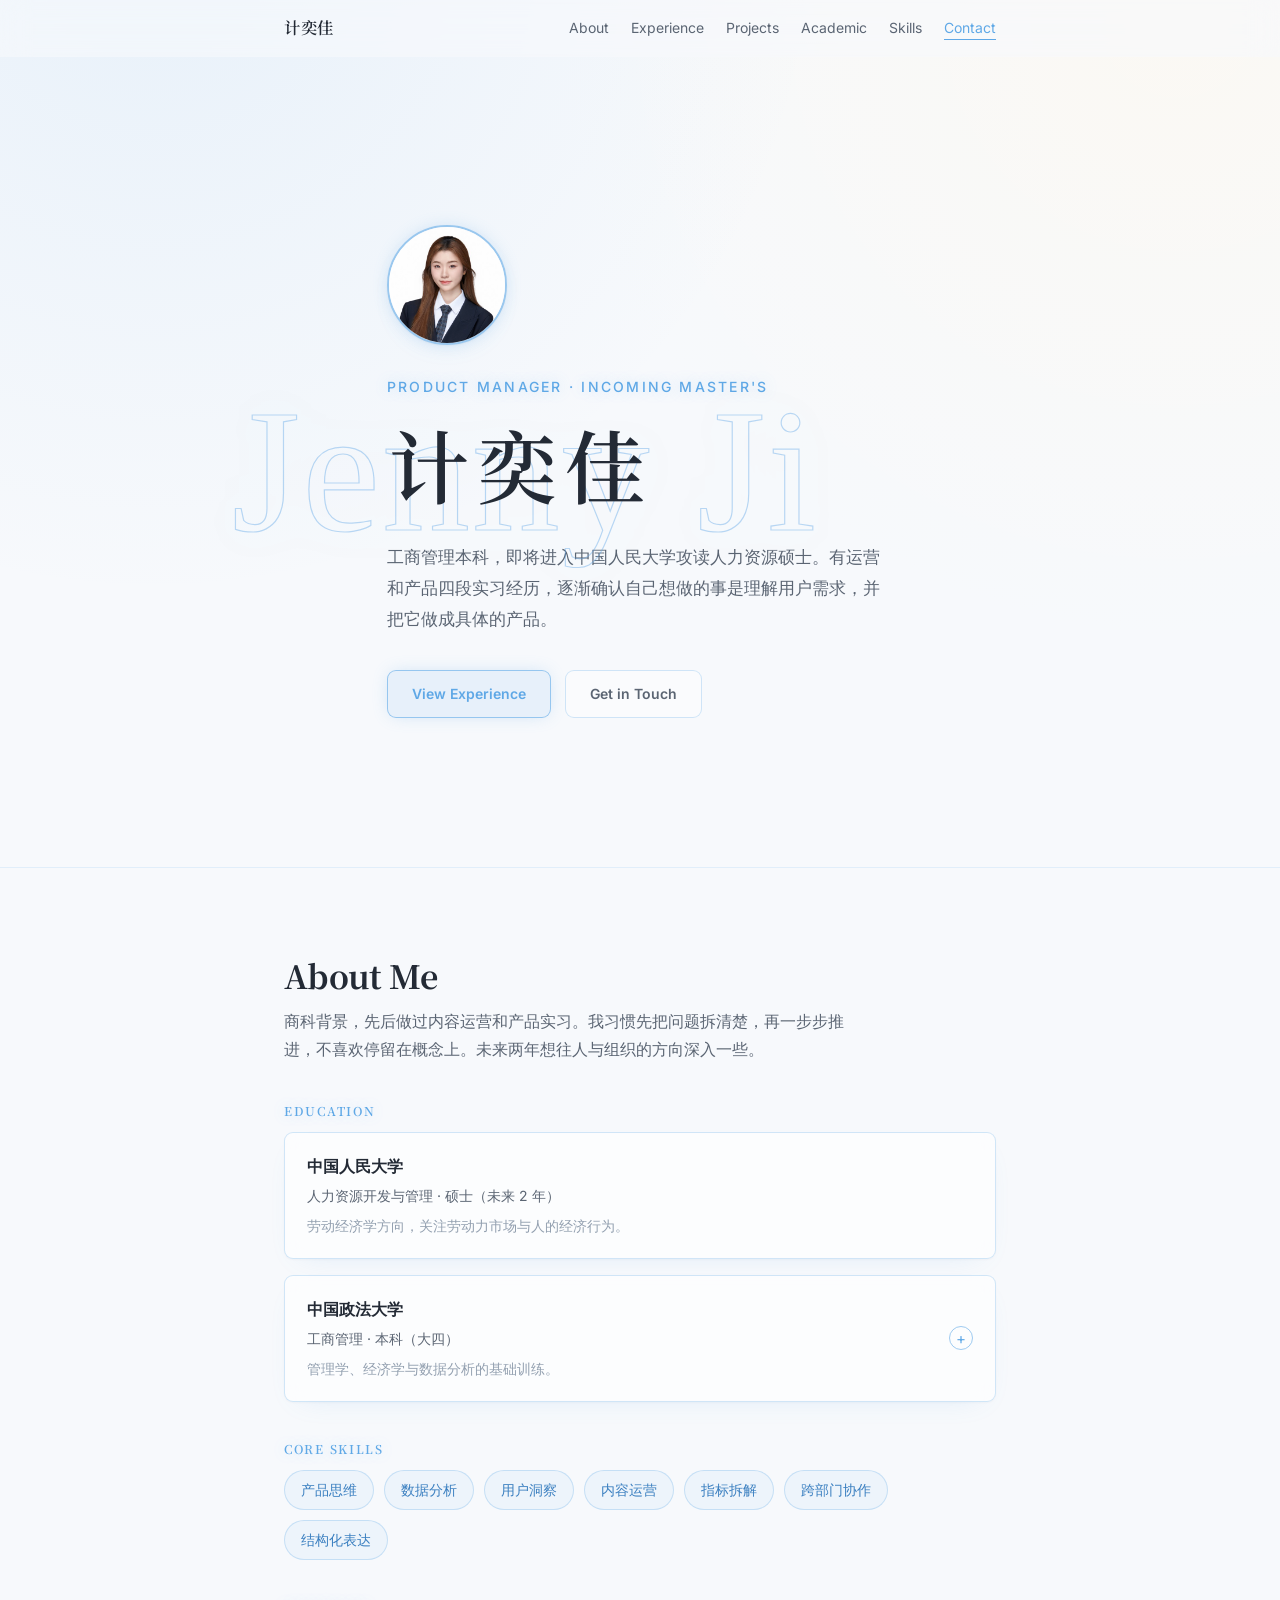
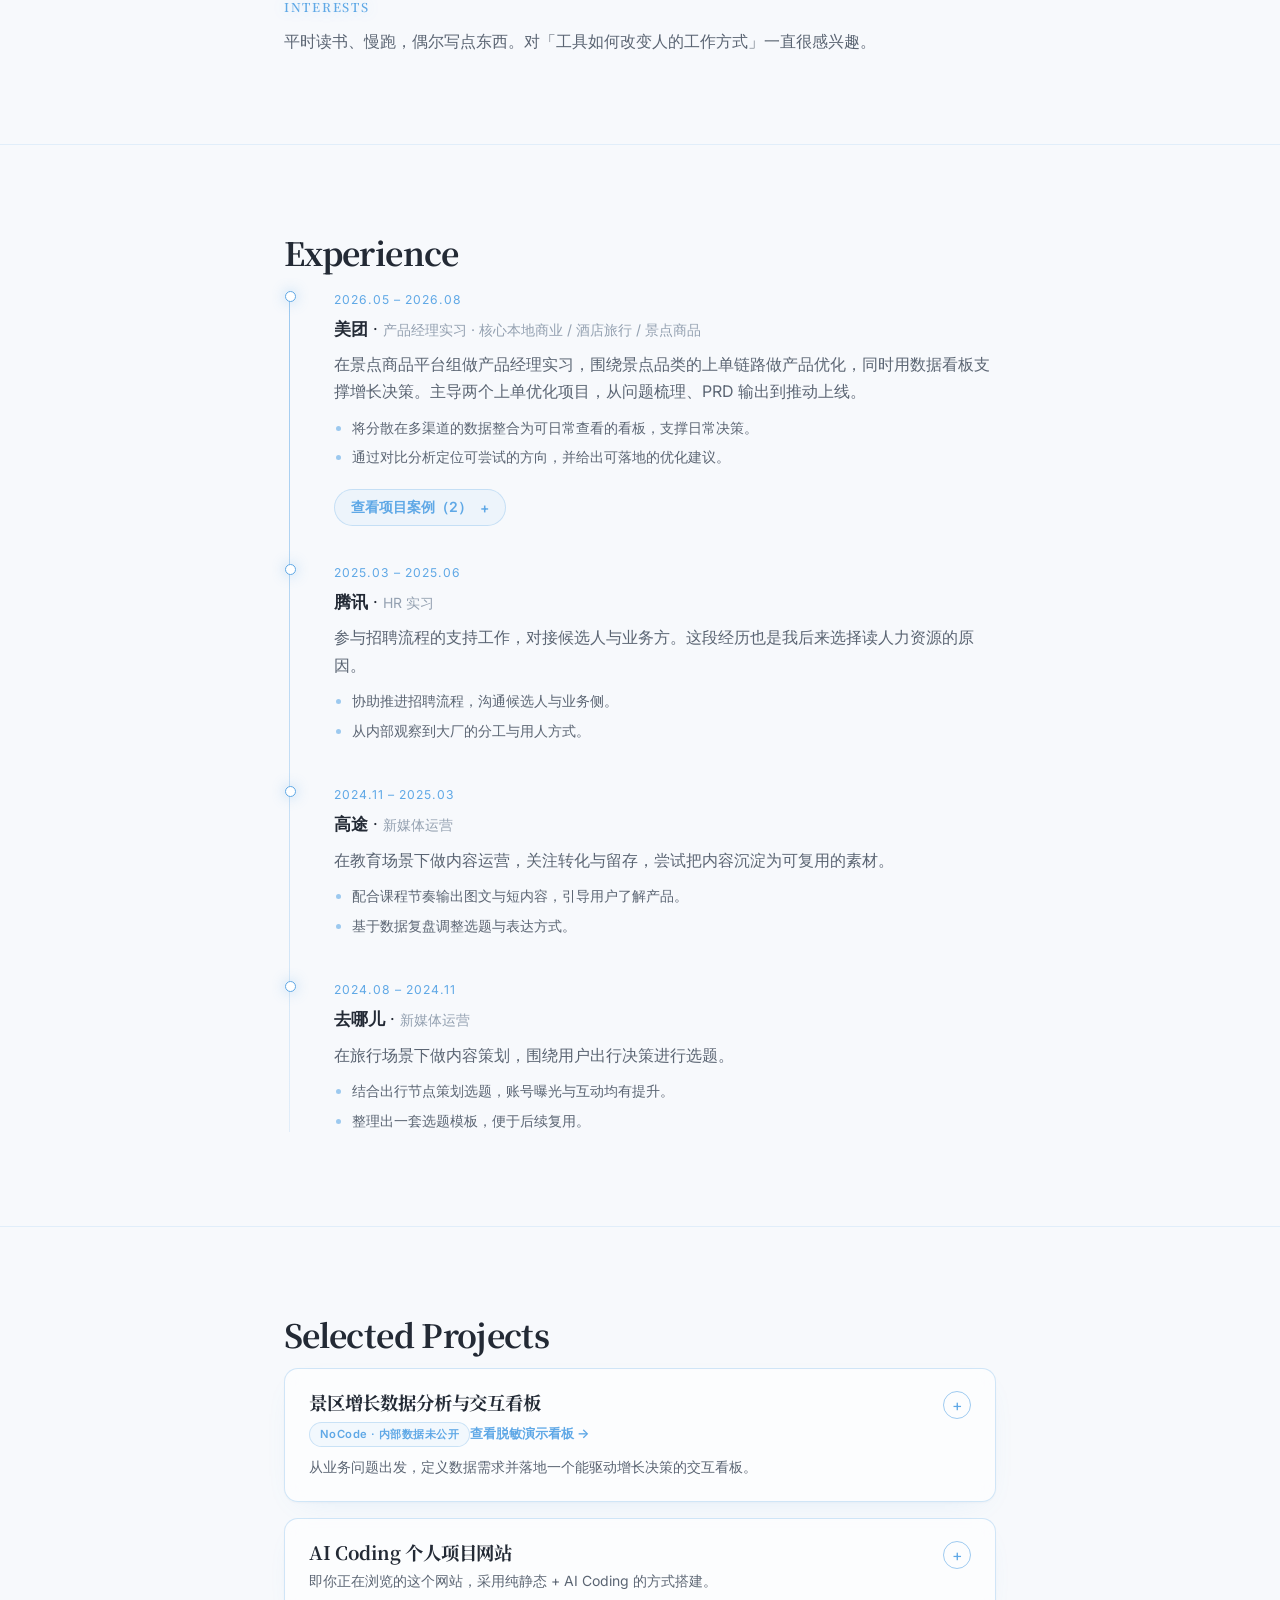
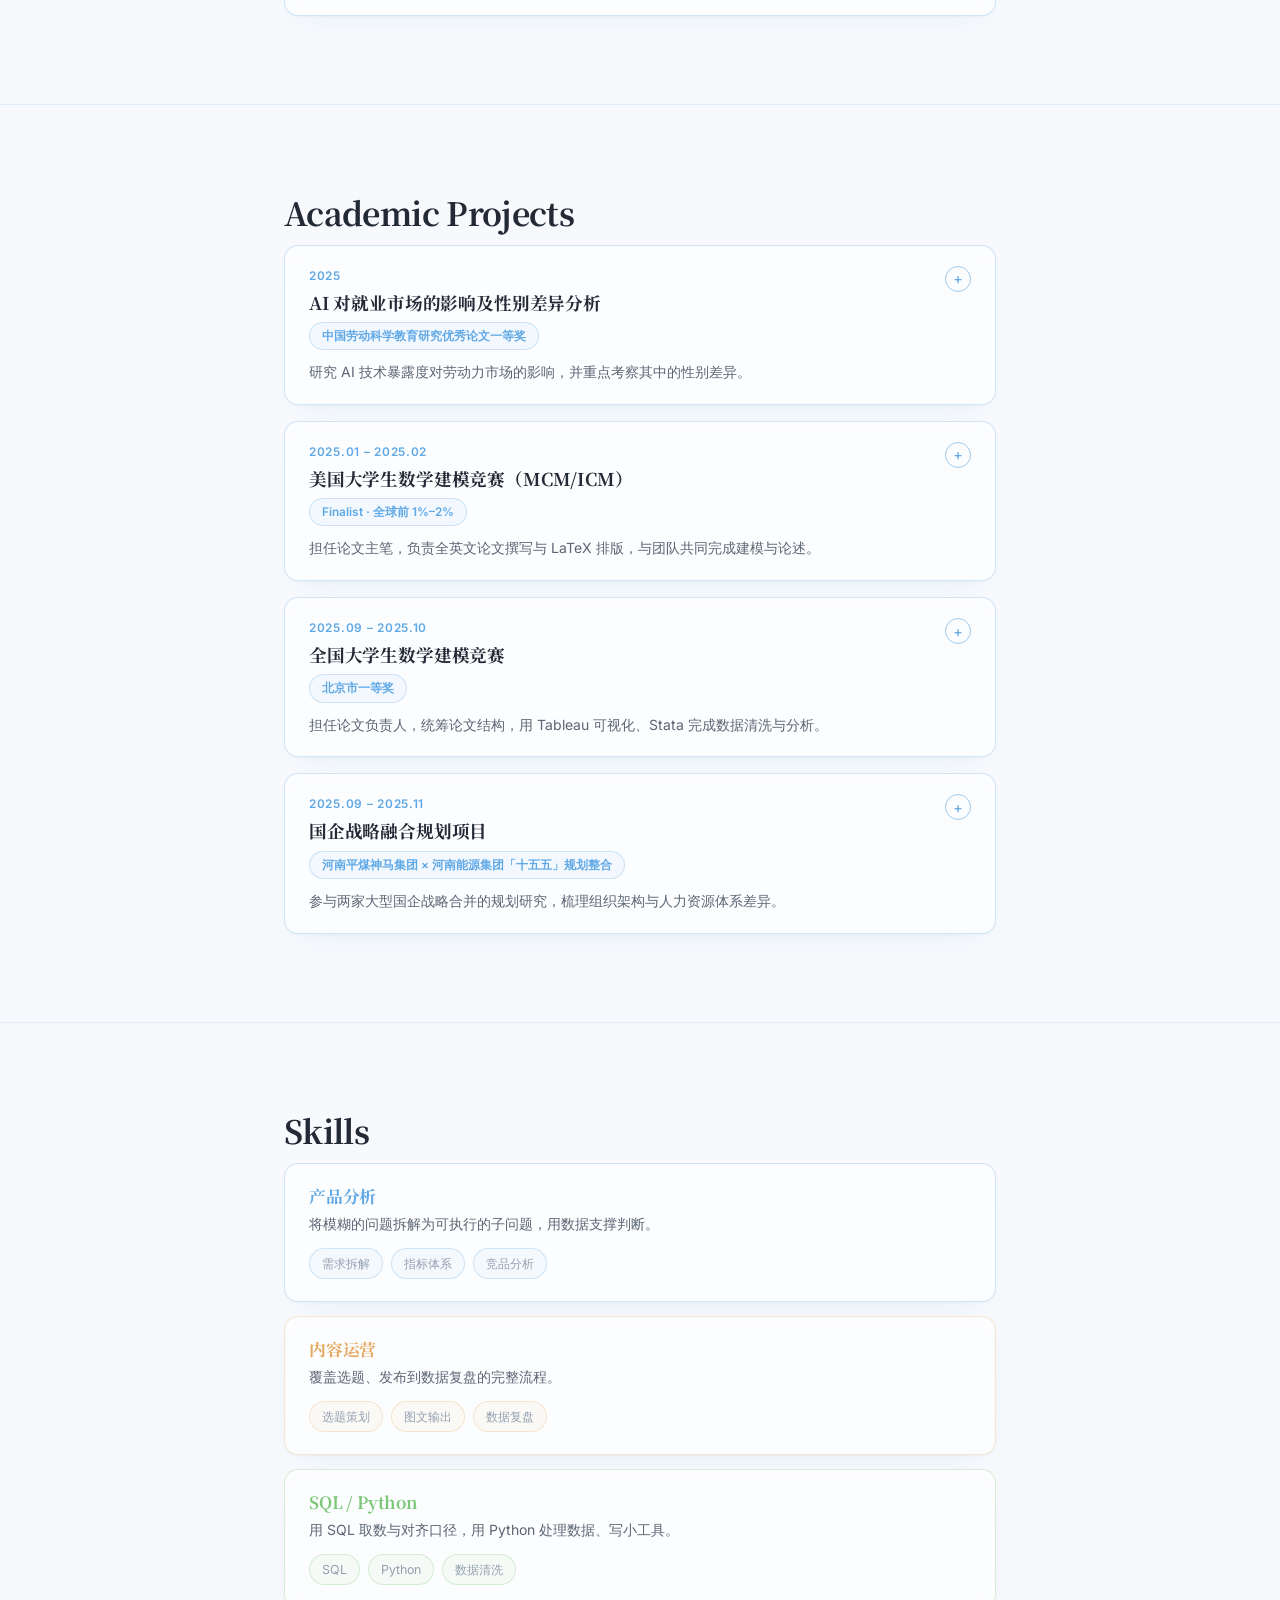
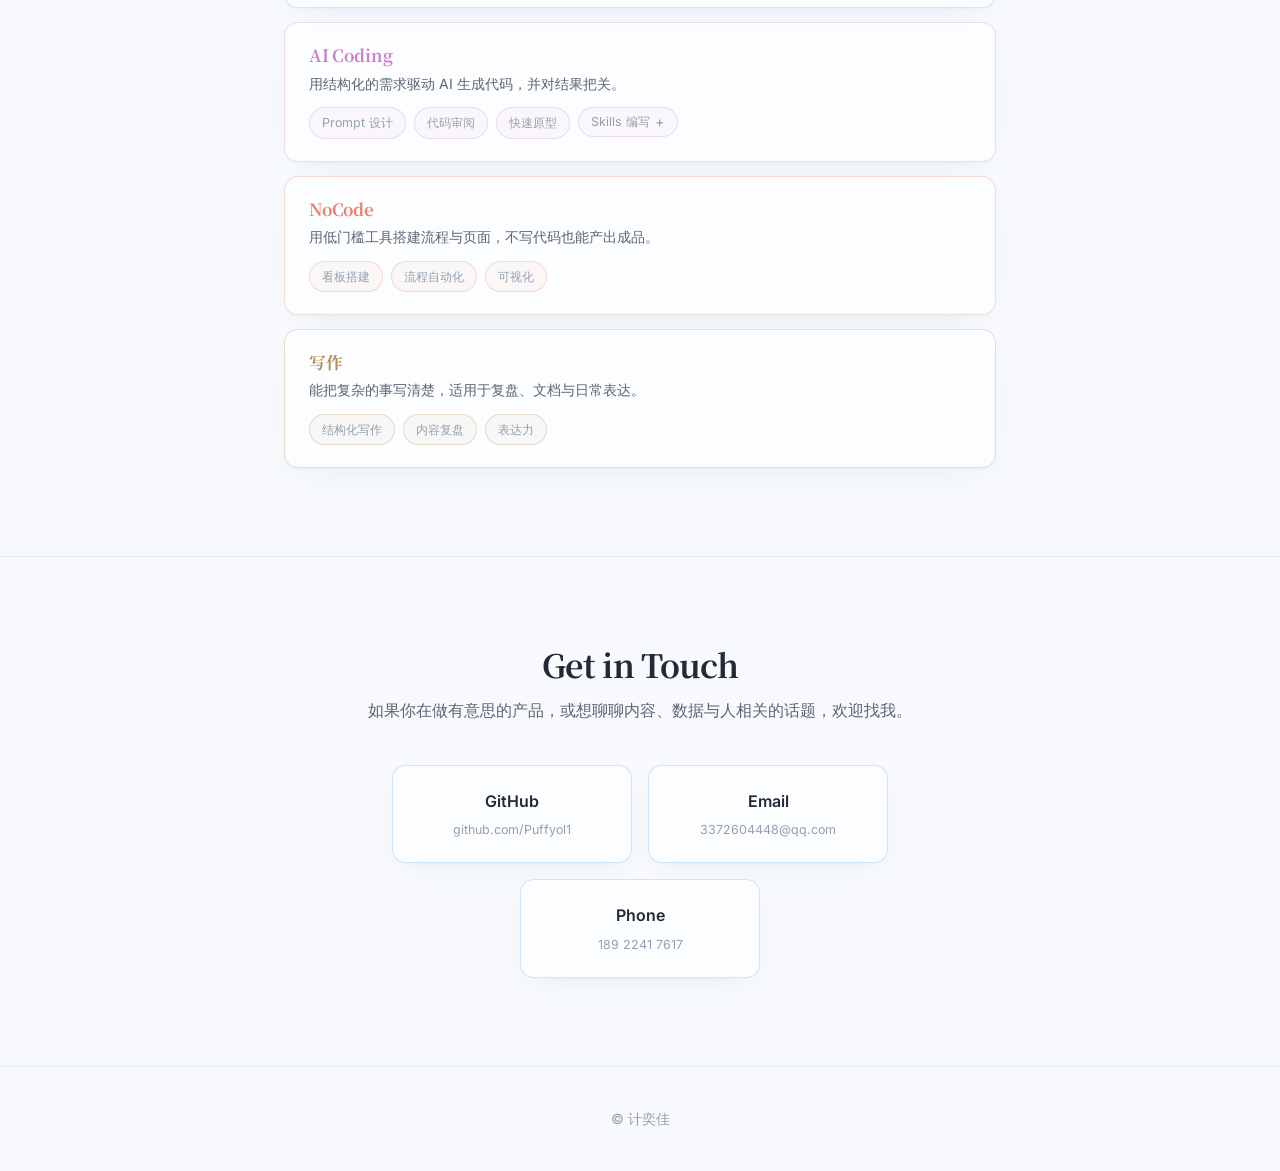
==== commit cae940ea: "首屏加头像 - 头像放assets/headshot.jpg(压缩到400px/30KB) - 首屏姓名上方圆形头像，荧光描边+柔光 - 手机端缩到96px  Co-Authored-By: Clau" ====
--- a/index.html
+++ b/index.html
@@ -36,6 +36,7 @@
       <!-- 1. 首屏 Hero -->
       <section class="hero" id="hero" aria-labelledby="hero-name">
         <div class="hero__inner reveal">
+          <img class="hero__avatar" src="assets/headshot.jpg" alt="计奕佳" width="120" height="120" loading="lazy" />
           <p class="hero__tagline" data-hero="tagline"></p>
           <div class="hero__name-wrap">
             <span class="hero__name-en" aria-hidden="true">Jenny Ji</span>
--- a/css/style.css
+++ b/css/style.css
@@ -170,7 +170,8 @@
   transition: color 0.2s var(--ease);
 }
 
-.nav__links a:hover {
+.nav__links a:hover,
+.nav__links a.is-active {
   color: var(--neon);
 }
 
@@ -186,7 +187,8 @@
   transition: width 0.25s var(--ease);
 }
 
-.nav__links a:hover::after {
+.nav__links a:hover::after,
+.nav__links a.is-active::after {
   width: 100%;
 }
 
@@ -203,6 +205,16 @@
 .hero__inner {
   max-width: var(--container);
   margin: 0 auto;
+}
+
+.hero__avatar {
+  width: 120px;
+  height: 120px;
+  border-radius: 50%;
+  object-fit: cover;
+  margin-bottom: 22px;
+  border: 2px solid var(--neon-line-strong);
+  box-shadow: var(--glow-sm), var(--shadow-card);
 }
 
 .hero__tagline {
@@ -471,9 +483,23 @@
   letter-spacing: -0.01em;
 }
 
+.edu-courses__heading {
+  margin: 18px 0 12px;
+  font-size: 0.78rem;
+  color: var(--ink-mute);
+  font-weight: 700;
+  letter-spacing: 0.06em;
+}
+
 .edu-courses {
   display: grid;
   gap: 14px;
+  padding-left: 14px;
+  border-left: 2px solid var(--neon-line-soft);
+}
+
+.edu-courses__group {
+  position: relative;
 }
 
 .edu-courses__label {
@@ -622,9 +648,93 @@
   color: var(--neon-line-strong);
 }
 
-/* ============================================================
-   精选项目（可展开卡片）
-   ============================================================ */
+/* 经历条目内的可展开项目案例 */
+.exp-cases {
+  margin-top: 14px;
+}
+
+.exp-cases__toggle {
+  display: inline-flex;
+  align-items: center;
+  gap: 8px;
+  padding: 8px 16px;
+  font-size: var(--fs-small);
+  font-weight: 600;
+  color: var(--neon);
+  background: var(--neon-tint);
+  border: 1px solid var(--neon-line);
+  border-radius: 999px;
+  cursor: pointer;
+  font-family: inherit;
+  transition: border-color 0.2s var(--ease), box-shadow 0.2s var(--ease);
+}
+
+.exp-cases__toggle:hover {
+  border-color: var(--neon-line-strong);
+  box-shadow: var(--glow-sm);
+}
+
+.exp-cases__caret {
+  display: inline-block;
+  transition: transform 0.3s var(--ease);
+}
+
+.exp-cases__toggle[aria-expanded="true"] .exp-cases__caret {
+  transform: rotate(45deg);
+}
+
+.exp-cases__body {
+  max-height: 0;
+  overflow: hidden;
+  transition: max-height 0.4s var(--ease);
+}
+
+.exp-cases__inner {
+  padding-top: 14px;
+  display: grid;
+  gap: 12px;
+}
+
+.exp-case {
+  padding: 16px 18px;
+  background: var(--bg-elev);
+  border: 1px solid var(--neon-line);
+  border-radius: var(--radius-sm);
+}
+
+.exp-case__title {
+  margin: 0 0 12px;
+  font-size: 0.98rem;
+  font-weight: 700;
+  color: var(--ink);
+  padding-left: 8px;
+  border-left: 3px solid var(--neon);
+}
+
+.exp-case__body dt {
+  margin: 12px 0 4px;
+  font-size: 0.72rem;
+  letter-spacing: 0.1em;
+  text-transform: uppercase;
+  color: var(--neon);
+  font-weight: 600;
+}
+
+.exp-case__body dt:first-child {
+  margin-top: 0;
+}
+
+.exp-case__body dd {
+  margin: 0;
+  color: var(--ink-soft);
+  font-size: var(--fs-small);
+}
+
+@media (max-width: 640px) {
+  .exp-case {
+    padding: 14px 14px;
+  }
+}
 .projects {
   display: grid;
   gap: 16px;
@@ -955,6 +1065,68 @@
   background: rgba(var(--s), 0.05);
 }
 
+/* 含可展开按钮的 li：去掉自身 pill，让 button 承担外观，保持一致 */
+.skill__tags li:has(.skill__tag-btn),
+.skill__tags .skill__tag-li {
+  padding: 0;
+  border: none;
+  background: none;
+}
+
+/* Skill 可展开标签（点标签展开详情）—— 外观与普通 li 一致 */
+.skill__tag-btn {
+  display: inline-flex;
+  align-items: center;
+  gap: 5px;
+  padding: 4px 12px;
+  font-size: 0.78rem;
+  font-weight: 400;
+  font-family: inherit;
+  line-height: 1.6;
+  color: var(--ink-mute);
+  background: rgba(var(--s), 0.05);
+  border: 1px solid rgba(var(--s), 0.28);
+  border-radius: 999px;
+  cursor: pointer;
+  transition: color 0.2s var(--ease), border-color 0.2s var(--ease),
+    box-shadow 0.2s var(--ease);
+}
+
+.skill__tag-btn:hover,
+.skill__tag-btn[aria-expanded="true"] {
+  color: rgb(var(--s));
+  border-color: rgba(var(--s), 0.55);
+  box-shadow: 0 0 14px -4px rgba(var(--s), 0.4);
+}
+
+.skill__caret {
+  display: inline-block;
+  font-size: 0.9rem;
+  line-height: 1;
+  transition: transform 0.3s var(--ease);
+}
+
+.skill__tag-btn[aria-expanded="true"] .skill__caret {
+  transform: rotate(45deg);
+}
+
+.skill__detail {
+  max-height: 0;
+  overflow: hidden;
+  transition: max-height 0.4s var(--ease);
+}
+
+.skill__detail-text {
+  margin: 14px 0 0;
+  padding: 14px 16px;
+  font-size: var(--fs-small);
+  color: var(--ink-soft);
+  background: rgba(var(--s), 0.04);
+  border-left: 2px solid rgba(var(--s), 0.4);
+  border-radius: 0 8px 8px 0;
+  line-height: 1.75;
+}
+
 /* ============================================================
    联系方式
    ============================================================ */
@@ -1066,11 +1238,20 @@
    ============================================================ */
 @media (max-width: 640px) {
   .nav {
-    padding: 12px 20px;
+    padding: 10px 16px;
+    flex-wrap: wrap;
+    justify-content: center;
+    row-gap: 6px;
+  }
+  .nav__logo {
+    width: 100%;
+    text-align: center;
   }
   .nav__links {
-    gap: 16px;
-    font-size: 0.8rem;
+    flex-wrap: wrap;
+    justify-content: center;
+    gap: 4px 14px;
+    font-size: 0.76rem;
   }
   .section {
     padding: 64px 0;
@@ -1082,9 +1263,22 @@
     min-height: 80vh;
     padding: 60px 20px 48px;
   }
+  .hero__avatar {
+    width: 96px;
+    height: 96px;
+    margin-bottom: 18px;
+  }
   .hero__name-en {
-    font-size: clamp(4rem, 26vw, 7rem);
+    font-size: clamp(3rem, 22vw, 5.5rem);
     -webkit-text-stroke-width: 1px;
+  }
+  .hero__name-wrap {
+    width: 100%;
+    display: block;
+    text-align: center;
+  }
+  .hero__name {
+    text-align: center;
   }
   .hero__cta {
     flex-direction: column;
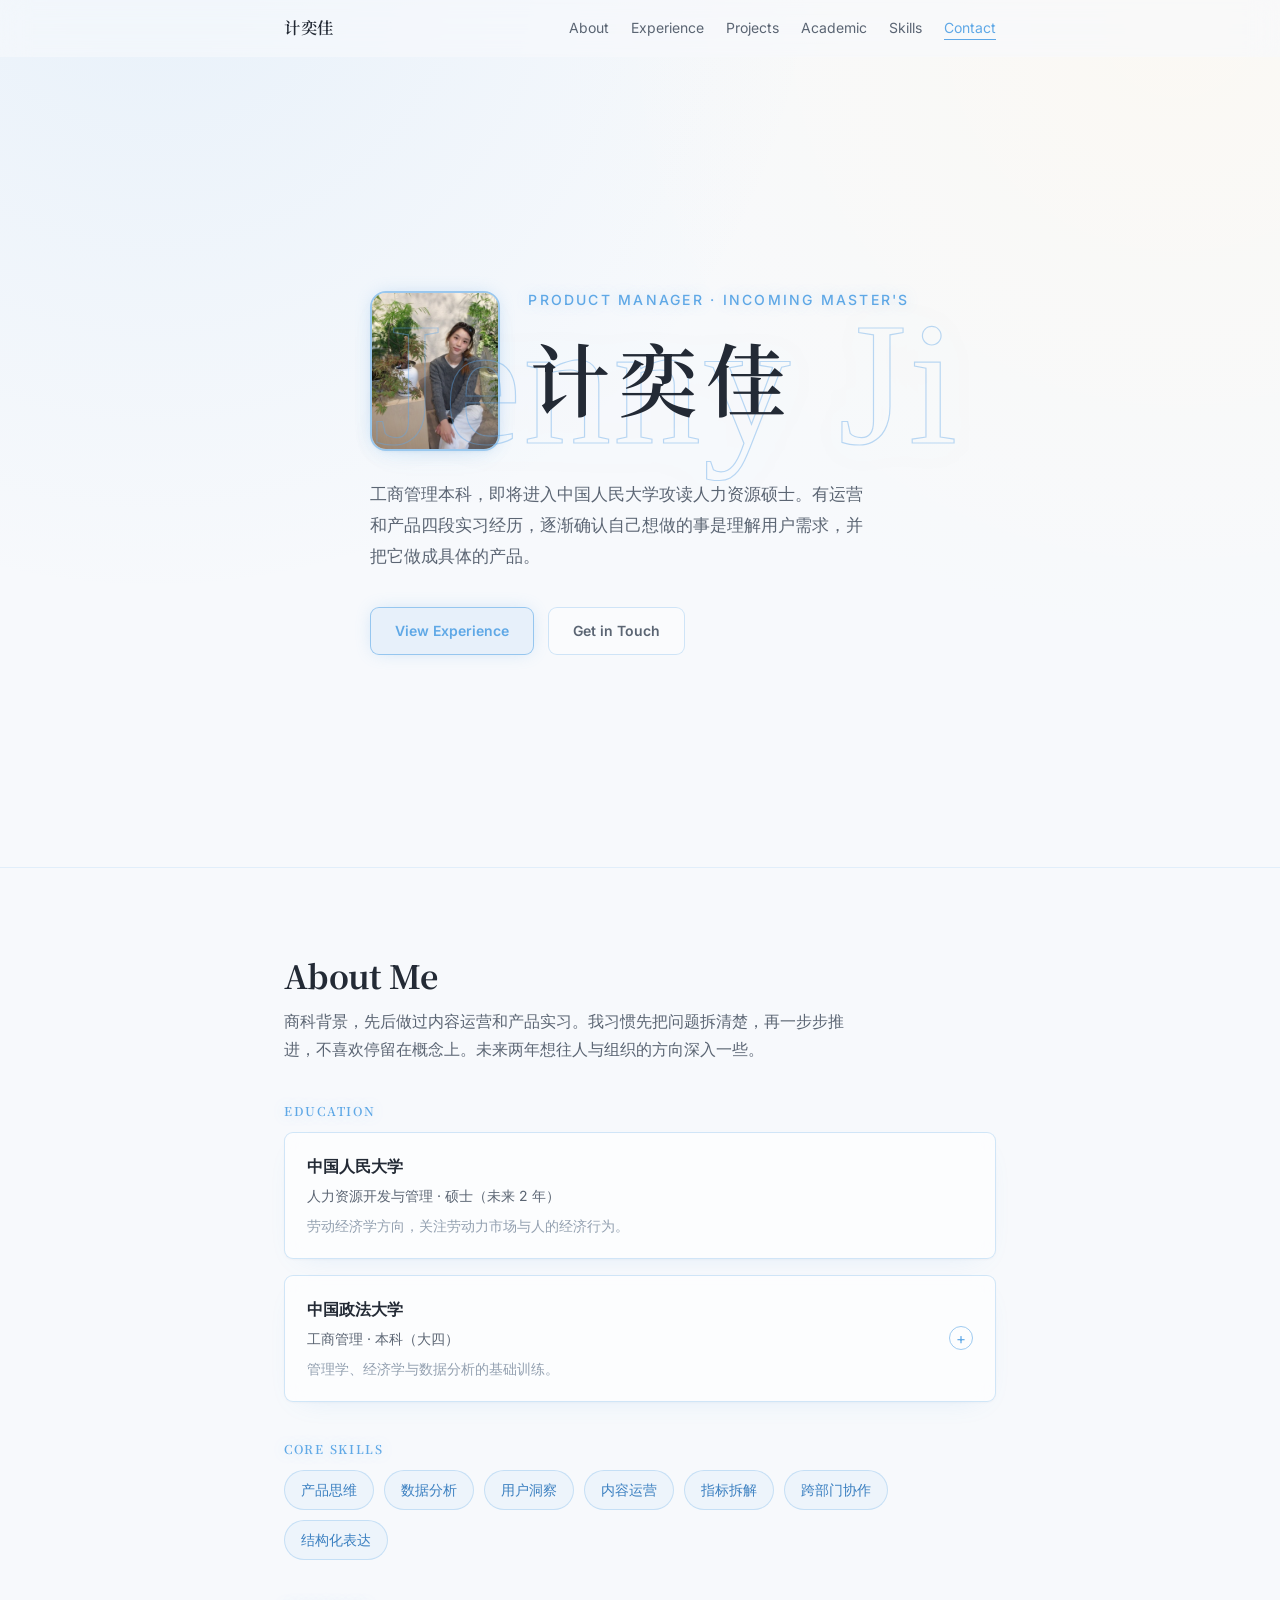
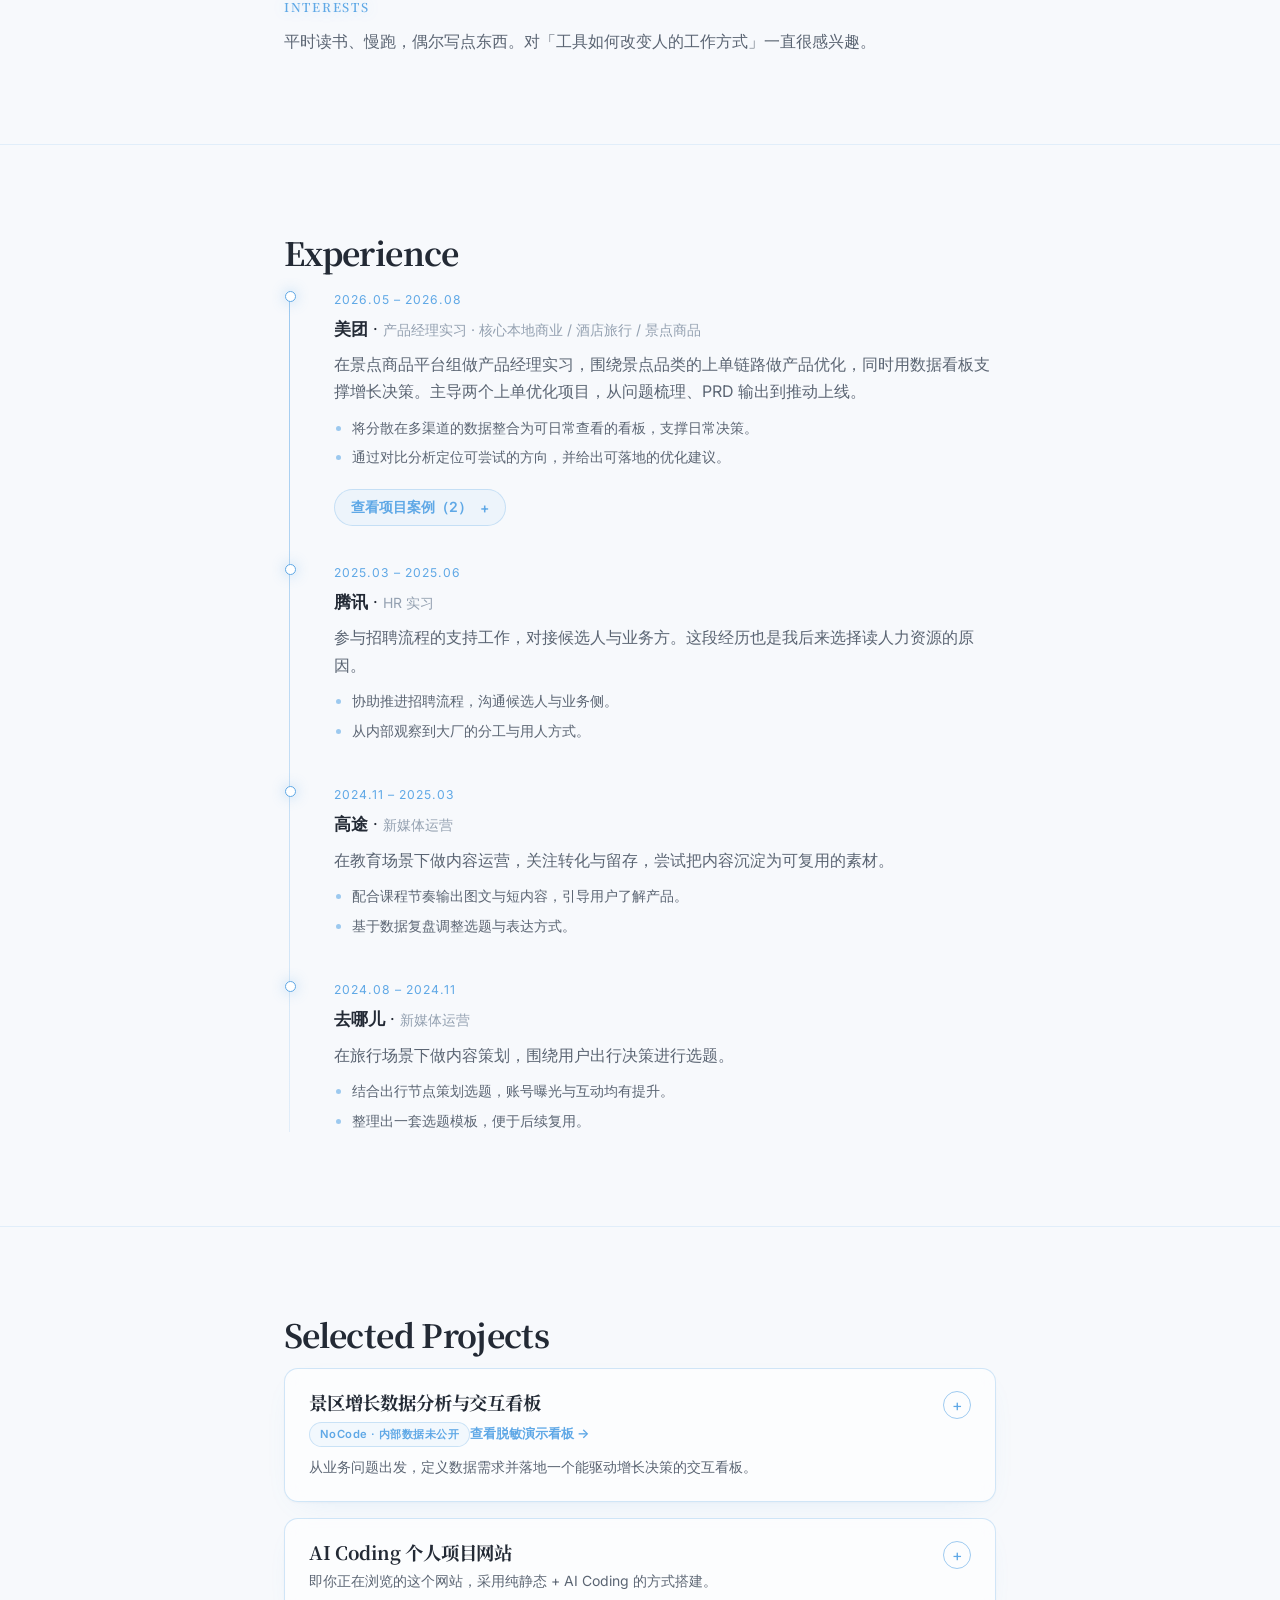
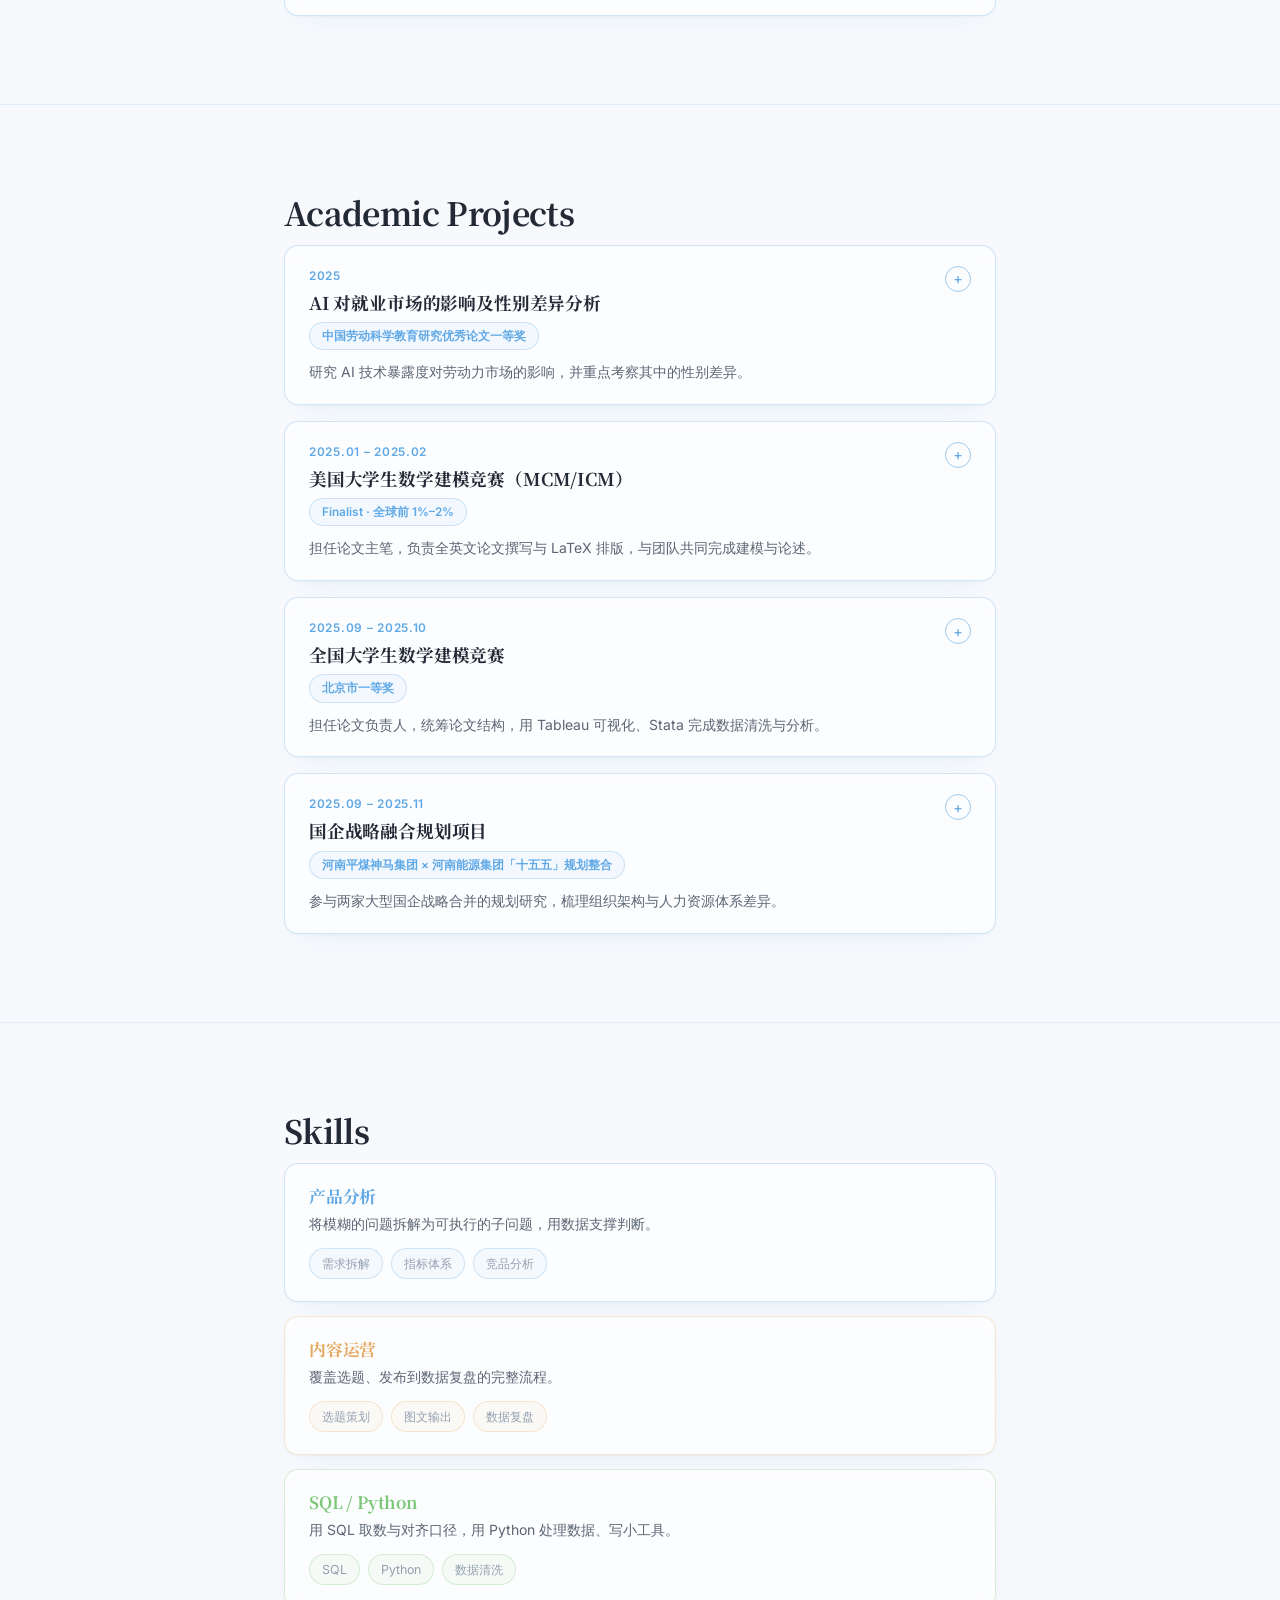
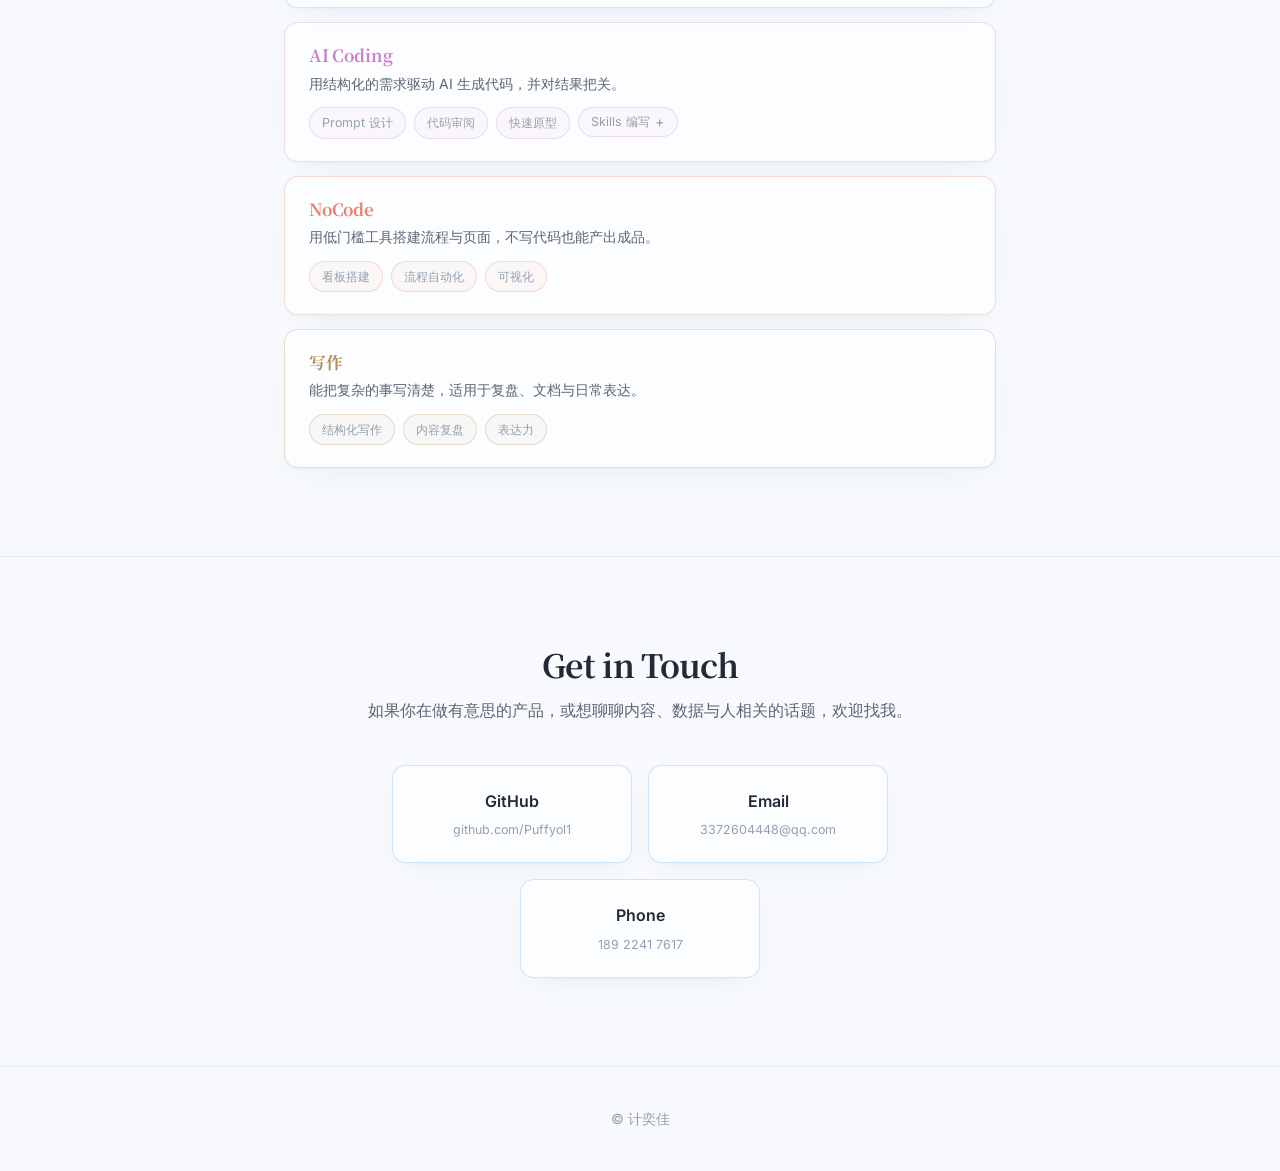
==== commit c19f1718: "头像改放姓名左侧(并排)+换新图 - 头像从上方移到姓名左边并排 - 圆角矩形(130x160)替代圆形,适配4:3新图 - 手机端缩小到88x108 - 换新头像图  Co-Authored-By:" ====
--- a/index.html
+++ b/index.html
@@ -36,11 +36,15 @@
       <!-- 1. 首屏 Hero -->
       <section class="hero" id="hero" aria-labelledby="hero-name">
         <div class="hero__inner reveal">
-          <img class="hero__avatar" src="assets/headshot.jpg" alt="计奕佳" width="120" height="120" loading="lazy" />
-          <p class="hero__tagline" data-hero="tagline"></p>
-          <div class="hero__name-wrap">
-            <span class="hero__name-en" aria-hidden="true">Jenny Ji</span>
-            <h1 class="hero__name" id="hero-name" data-hero="name"></h1>
+          <div class="hero__top">
+            <img class="hero__avatar" src="assets/headshot.jpg" alt="计奕佳" loading="lazy" />
+            <div class="hero__top-text">
+              <p class="hero__tagline" data-hero="tagline"></p>
+              <div class="hero__name-wrap">
+                <span class="hero__name-en" aria-hidden="true">Jenny Ji</span>
+                <h1 class="hero__name" id="hero-name" data-hero="name"></h1>
+              </div>
+            </div>
           </div>
           <p class="hero__intro" data-hero="intro"></p>
           <div class="hero__cta">
--- a/css/style.css
+++ b/css/style.css
@@ -207,14 +207,26 @@
   margin: 0 auto;
 }
 
+.hero__top {
+  display: flex;
+  align-items: center;
+  gap: 28px;
+  margin-bottom: 24px;
+}
+
 .hero__avatar {
-  width: 120px;
-  height: 120px;
-  border-radius: 50%;
+  width: 130px;
+  height: 160px;
+  border-radius: 16px;
   object-fit: cover;
-  margin-bottom: 22px;
+  flex-shrink: 0;
   border: 2px solid var(--neon-line-strong);
   box-shadow: var(--glow-sm), var(--shadow-card);
+}
+
+.hero__top-text {
+  flex: 1;
+  min-width: 0;
 }
 
 .hero__tagline {
@@ -1264,9 +1276,12 @@
     padding: 60px 20px 48px;
   }
   .hero__avatar {
-    width: 96px;
-    height: 96px;
-    margin-bottom: 18px;
+    width: 88px;
+    height: 108px;
+    border-radius: 12px;
+  }
+  .hero__top {
+    gap: 16px;
   }
   .hero__name-en {
     font-size: clamp(3rem, 22vw, 5.5rem);
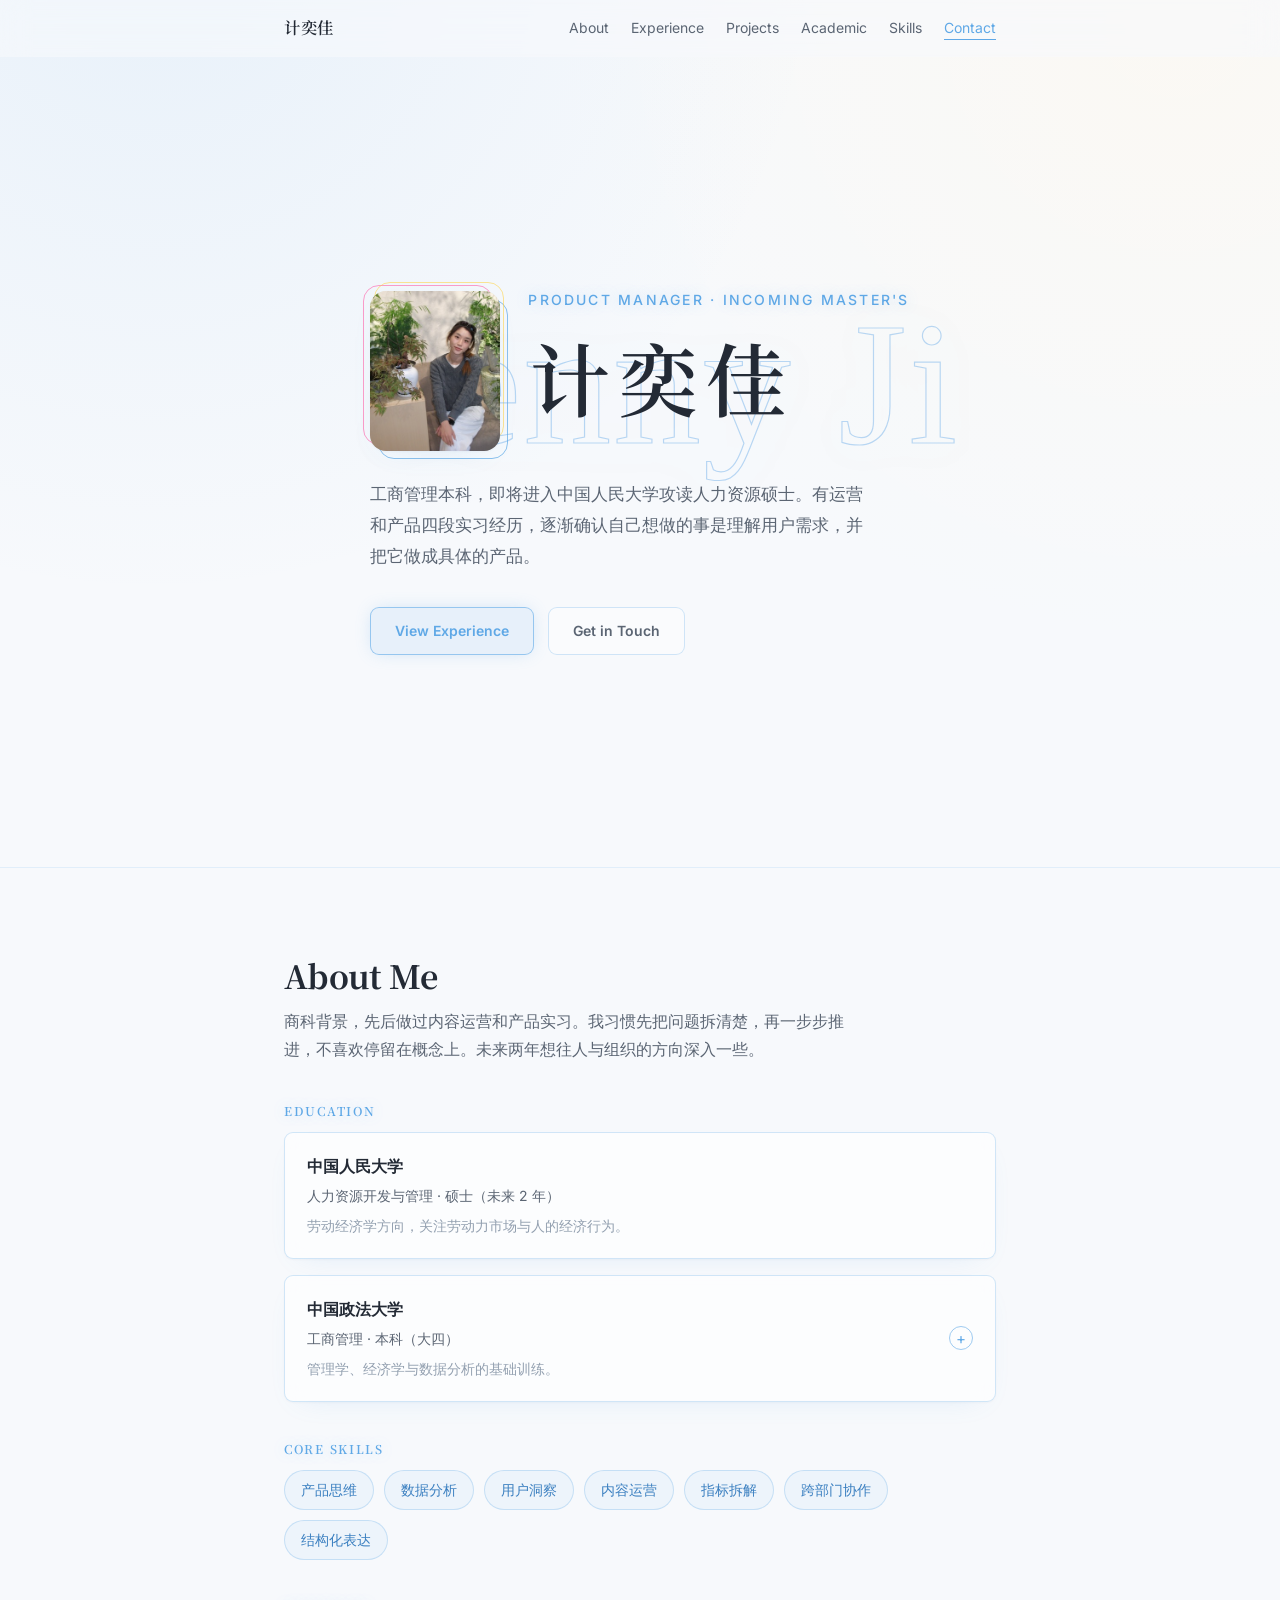
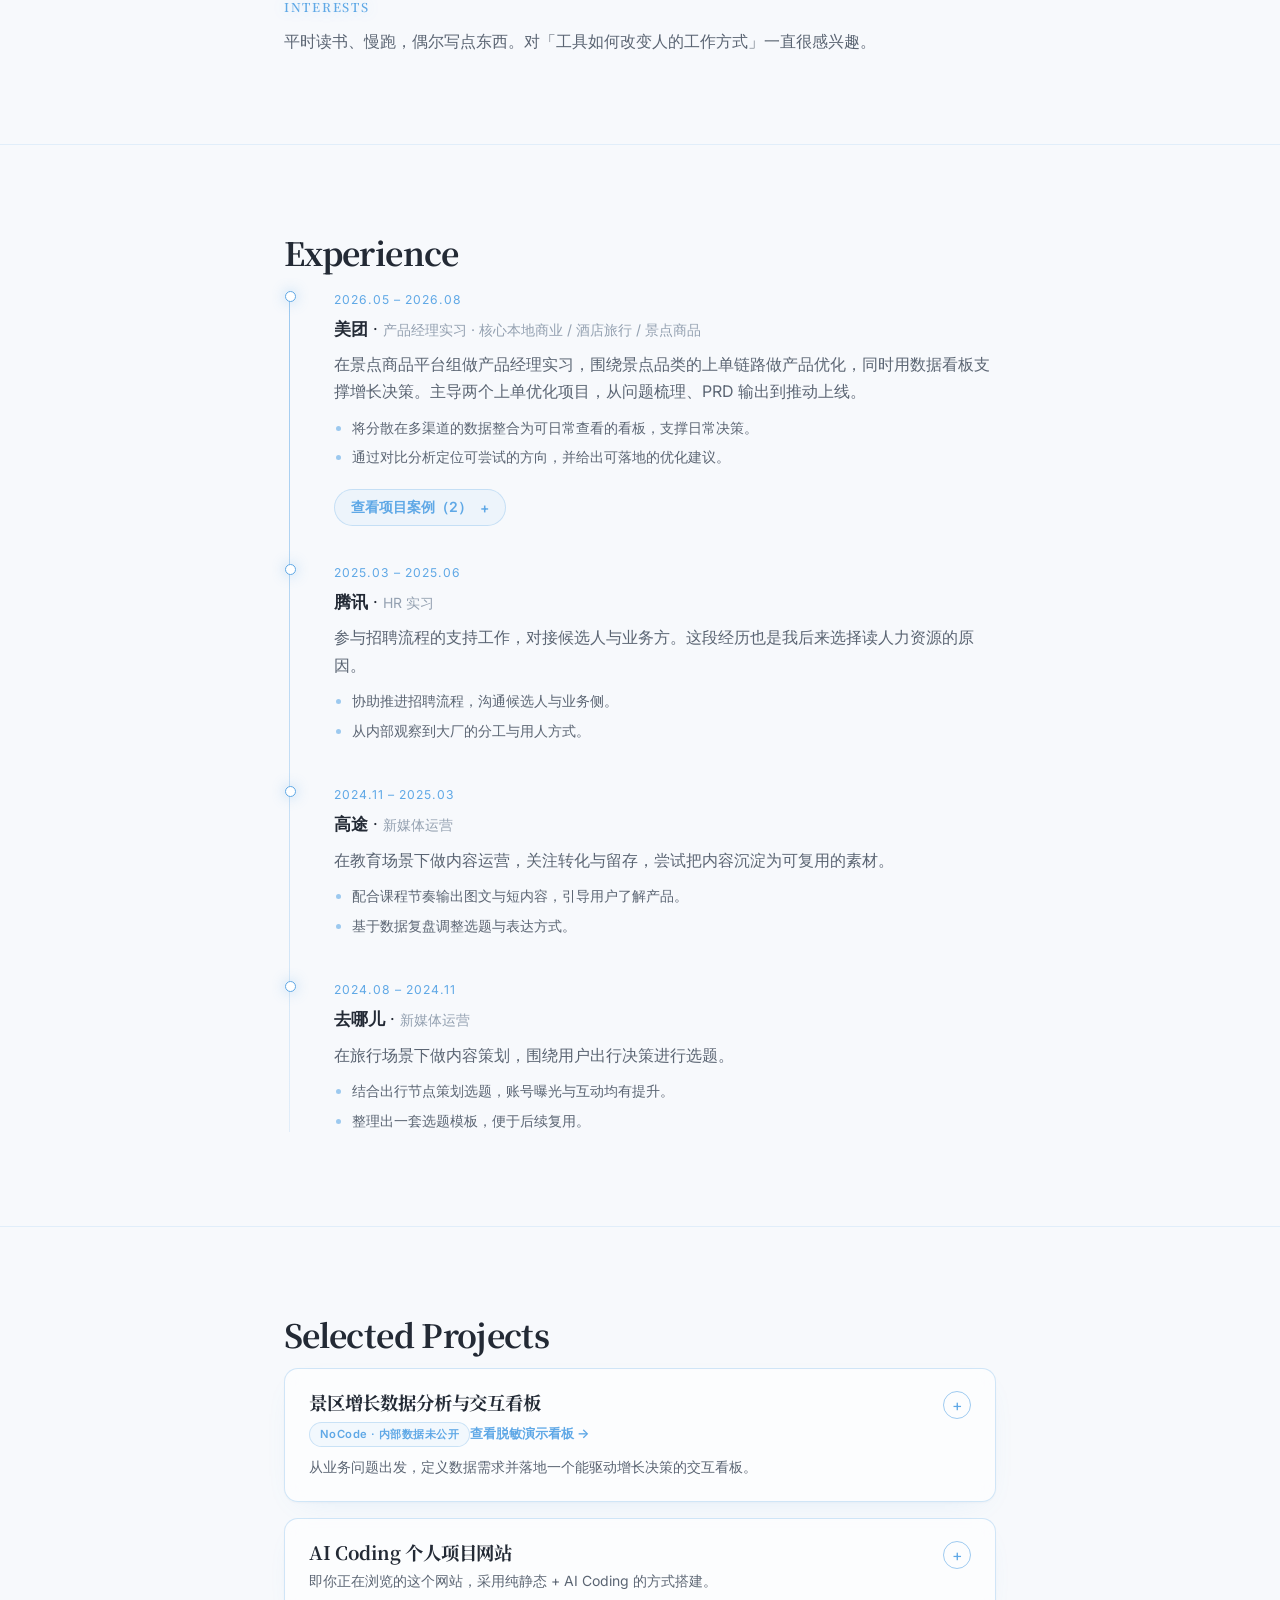
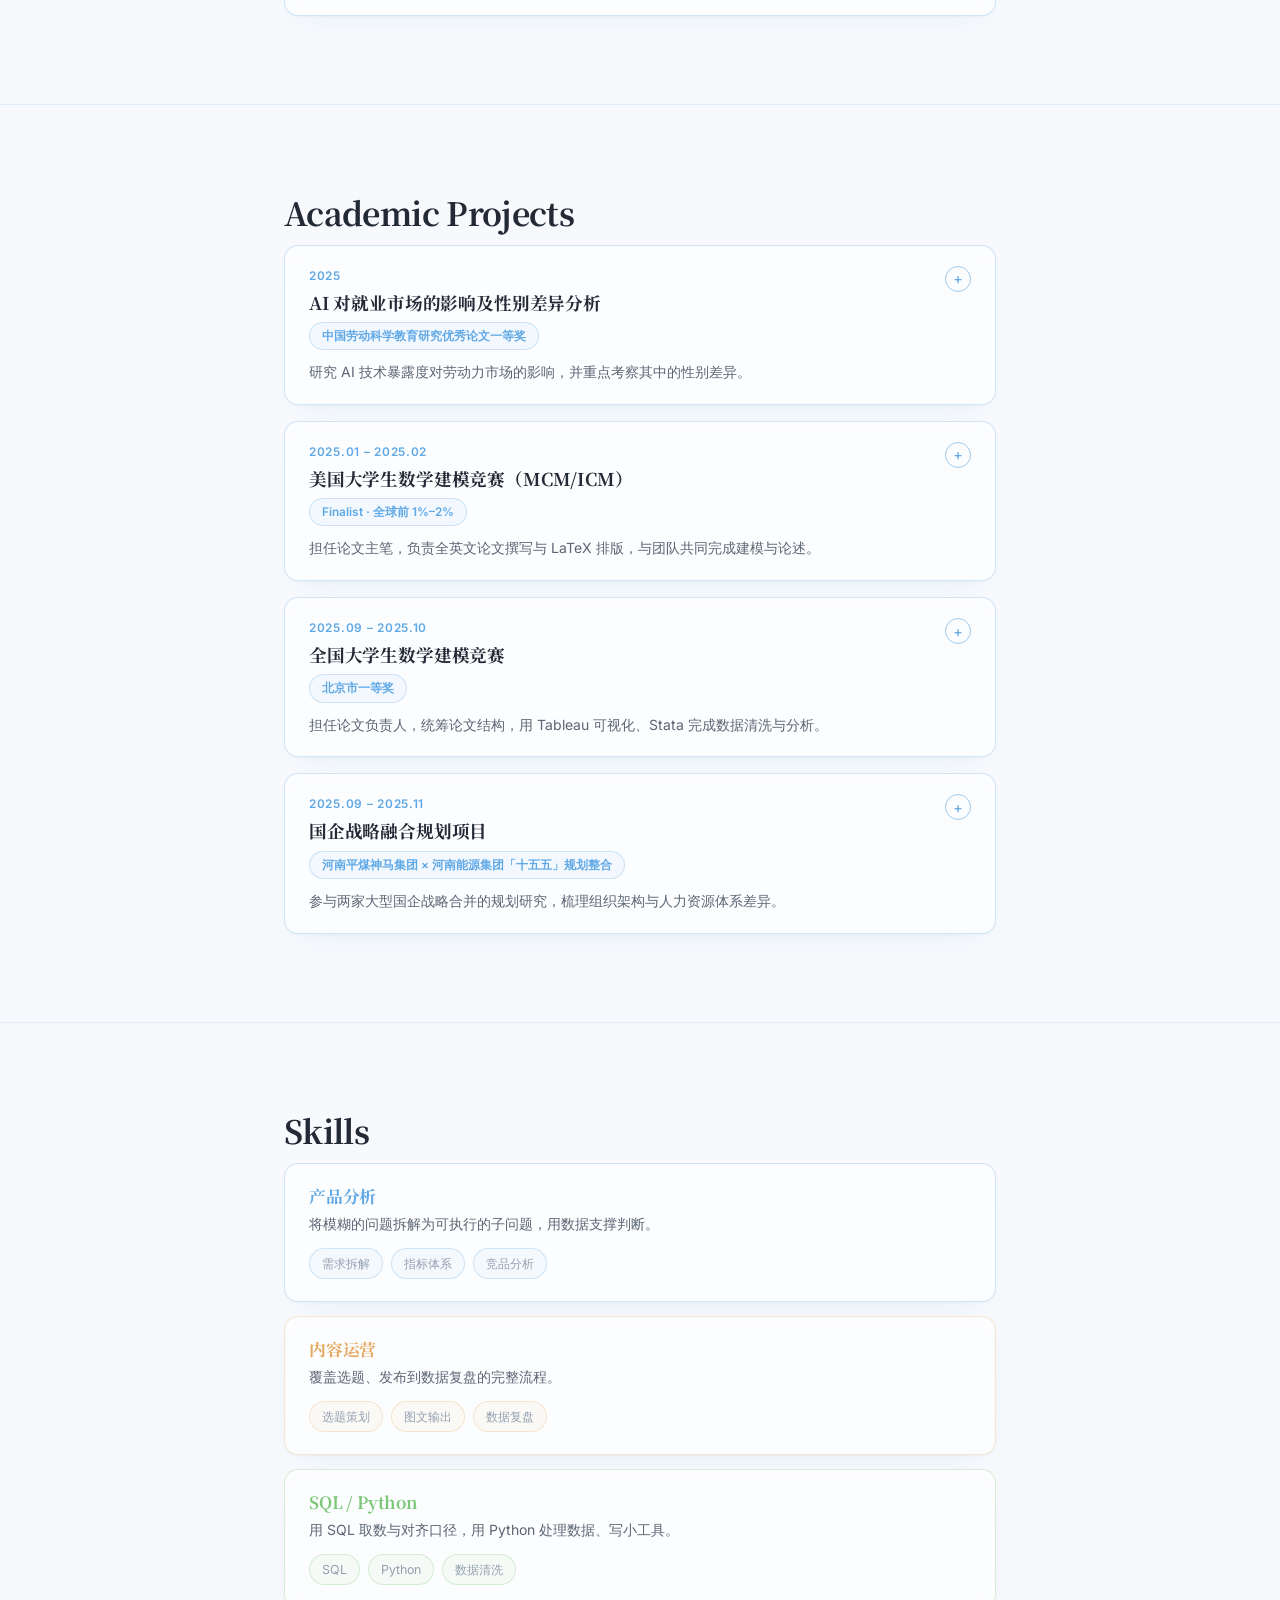
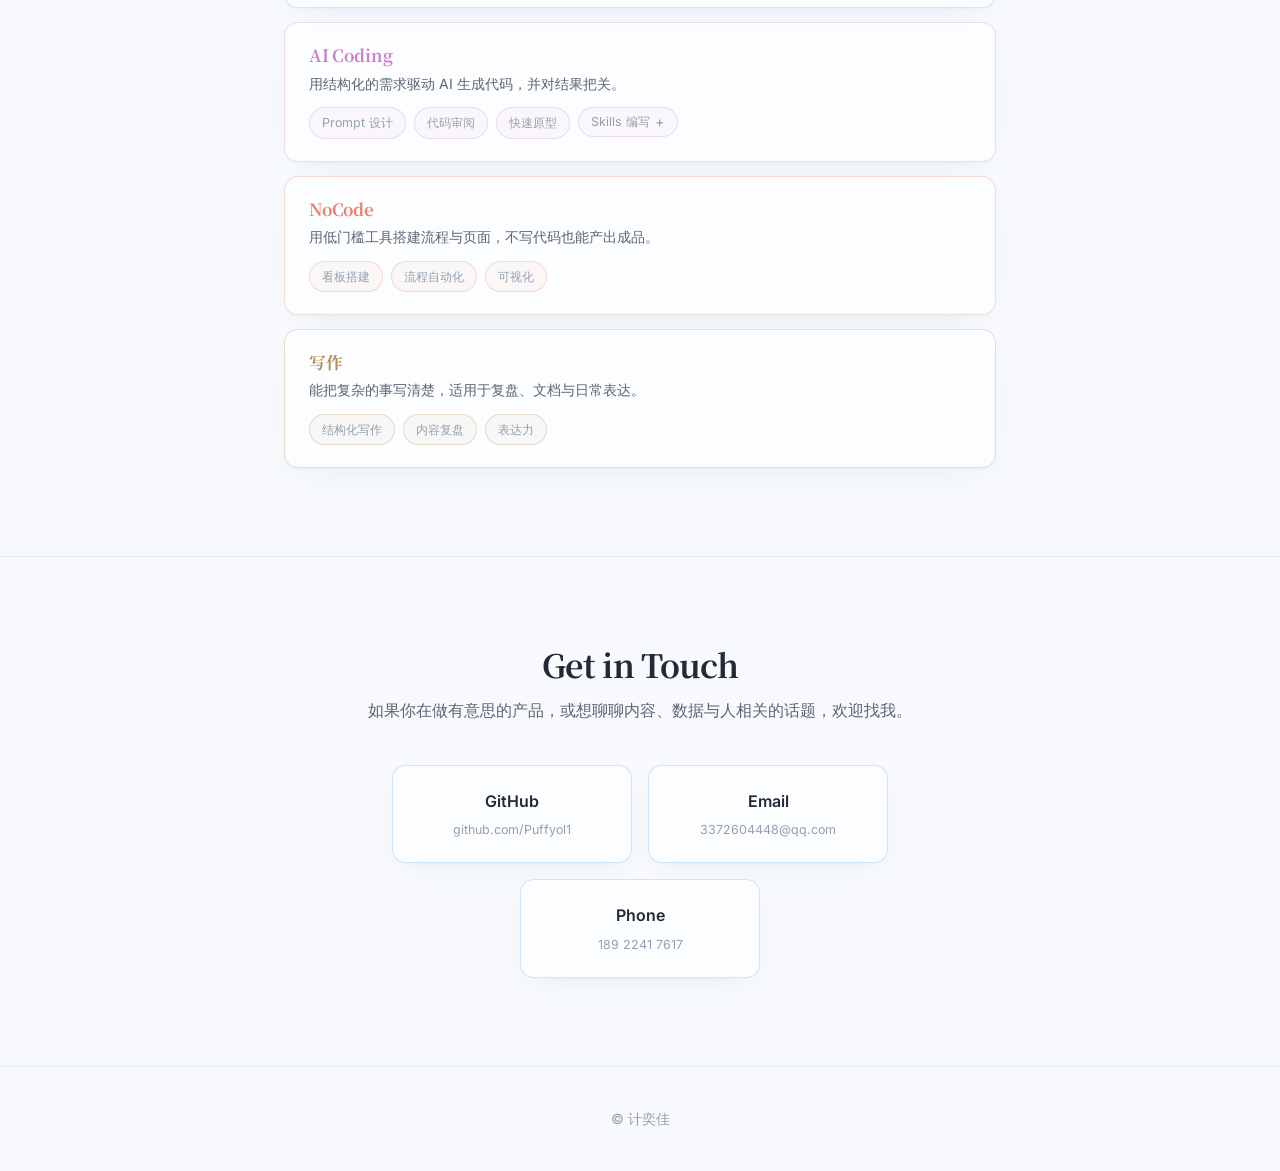
==== commit 96ba2b52: "头像边框改线条交错装饰 - 去掉死板蓝色描边方框 - 三条不同色细线(蓝/粉/黄)错位偏移做装饰边框 - 图片本身只留柔和投影 - 手机端同步缩小偏移  Co-Authored-By: Claude " ====
--- a/index.html
+++ b/index.html
@@ -37,7 +37,12 @@
       <section class="hero" id="hero" aria-labelledby="hero-name">
         <div class="hero__inner reveal">
           <div class="hero__top">
-            <img class="hero__avatar" src="assets/headshot.jpg" alt="计奕佳" loading="lazy" />
+            <div class="hero__avatar-wrap">
+              <span class="hero__avatar-line hero__avatar-line--1"></span>
+              <span class="hero__avatar-line hero__avatar-line--2"></span>
+              <span class="hero__avatar-line hero__avatar-line--3"></span>
+              <img class="hero__avatar" src="assets/headshot.jpg" alt="计奕佳" loading="lazy" />
+            </div>
             <div class="hero__top-text">
               <p class="hero__tagline" data-hero="tagline"></p>
               <div class="hero__name-wrap">
--- a/css/style.css
+++ b/css/style.css
@@ -214,14 +214,50 @@
   margin-bottom: 24px;
 }
 
+.hero__avatar-wrap {
+  position: relative;
+  flex-shrink: 0;
+  width: 130px;
+  height: 160px;
+}
+
 .hero__avatar {
+  position: relative;
+  z-index: 1;
   width: 130px;
   height: 160px;
   border-radius: 16px;
   object-fit: cover;
-  flex-shrink: 0;
-  border: 2px solid var(--neon-line-strong);
-  box-shadow: var(--glow-sm), var(--shadow-card);
+  display: block;
+  box-shadow: var(--shadow-card);
+}
+
+/* 线条交错的装饰边框：三条不同色细线，错位偏移 */
+.hero__avatar-line {
+  position: absolute;
+  inset: 0;
+  border-radius: 16px;
+  border: 1.5px solid;
+  pointer-events: none;
+  z-index: 0;
+}
+
+.hero__avatar-line--1 {
+  border-color: var(--neon);
+  transform: translate(8px, 8px);
+  opacity: 0.7;
+}
+
+.hero__avatar-line--2 {
+  border-color: #ff5fa8;
+  transform: translate(-7px, -6px);
+  opacity: 0.6;
+}
+
+.hero__avatar-line--3 {
+  border-color: #ffd23f;
+  transform: translate(4px, -9px);
+  opacity: 0.55;
 }
 
 .hero__top-text {
@@ -1275,11 +1311,20 @@
     min-height: 80vh;
     padding: 60px 20px 48px;
   }
-  .hero__avatar {
+  .hero__avatar,
+  .hero__avatar-wrap {
     width: 88px;
     height: 108px;
+  }
+  .hero__avatar {
     border-radius: 12px;
   }
+  .hero__avatar-line {
+    border-radius: 12px;
+  }
+  .hero__avatar-line--1 { transform: translate(6px, 6px); }
+  .hero__avatar-line--2 { transform: translate(-5px, -4px); }
+  .hero__avatar-line--3 { transform: translate(3px, -6px); }
   .hero__top {
     gap: 16px;
   }
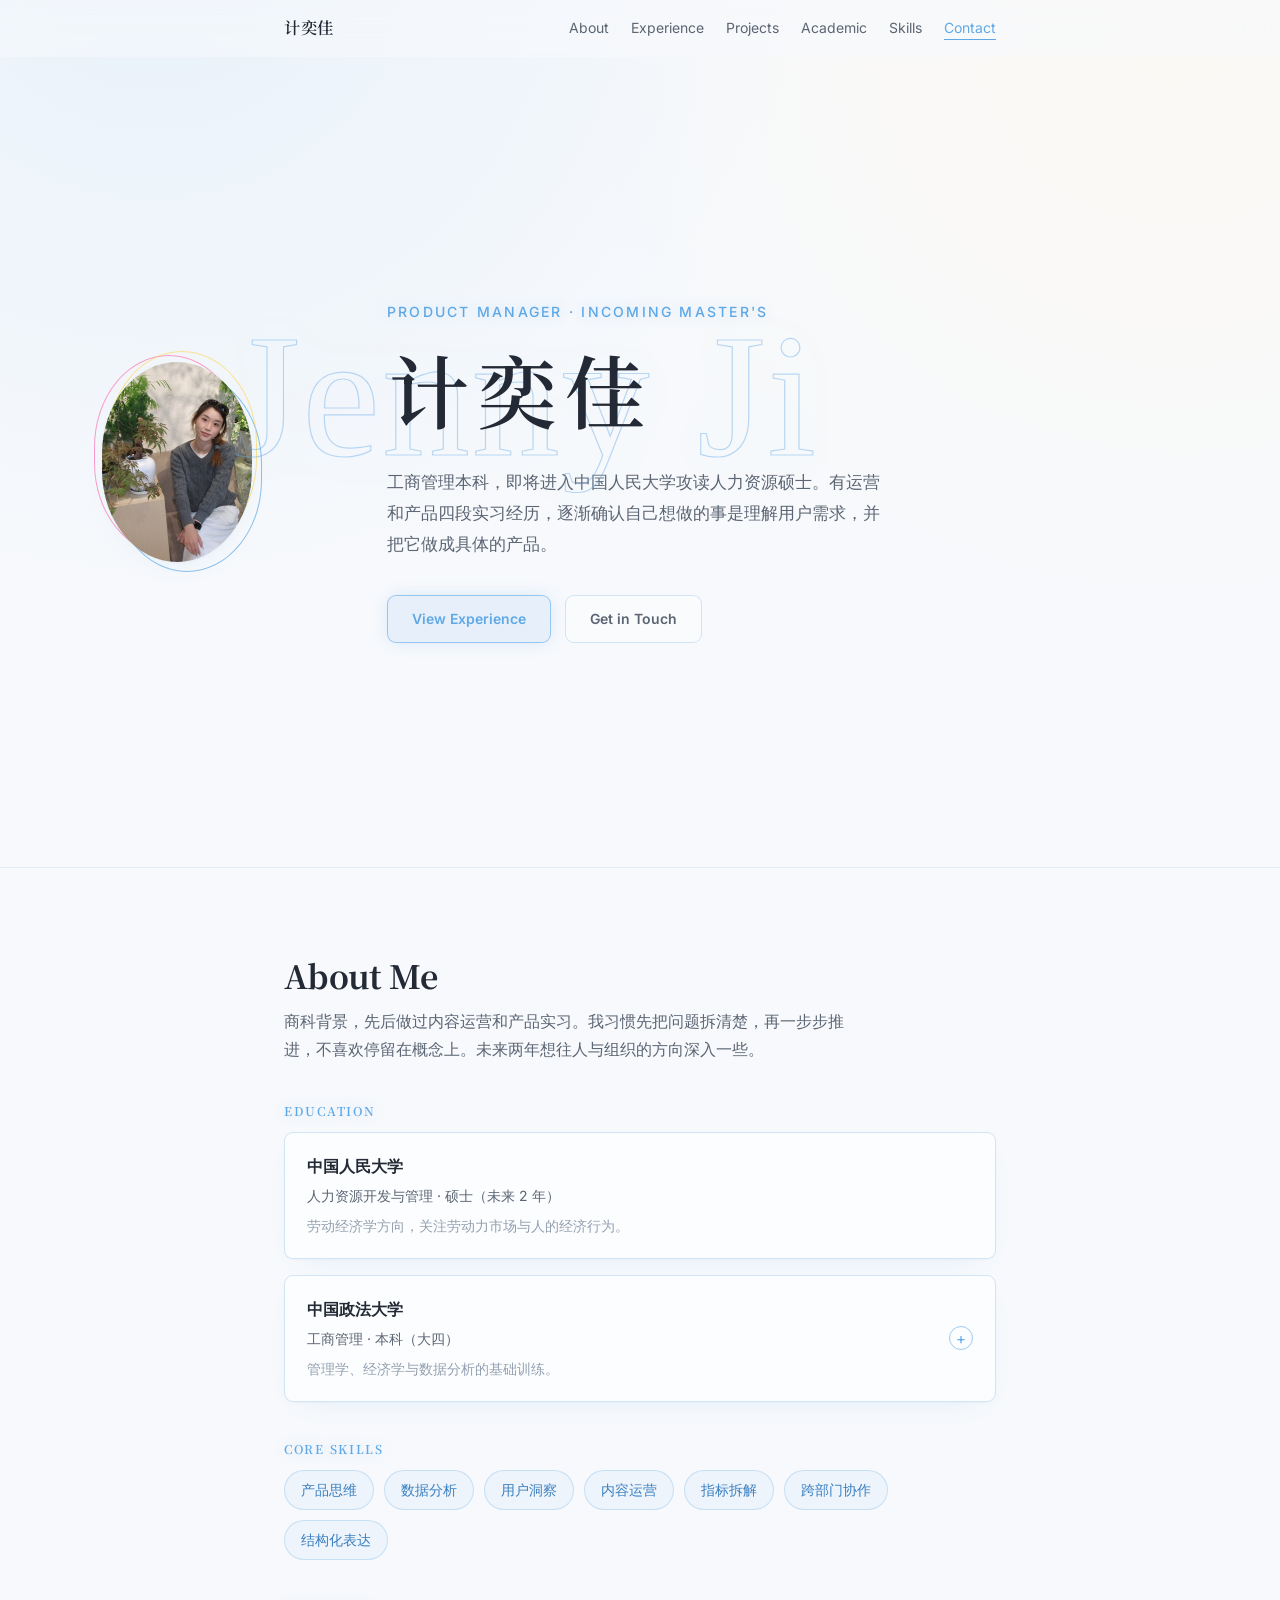
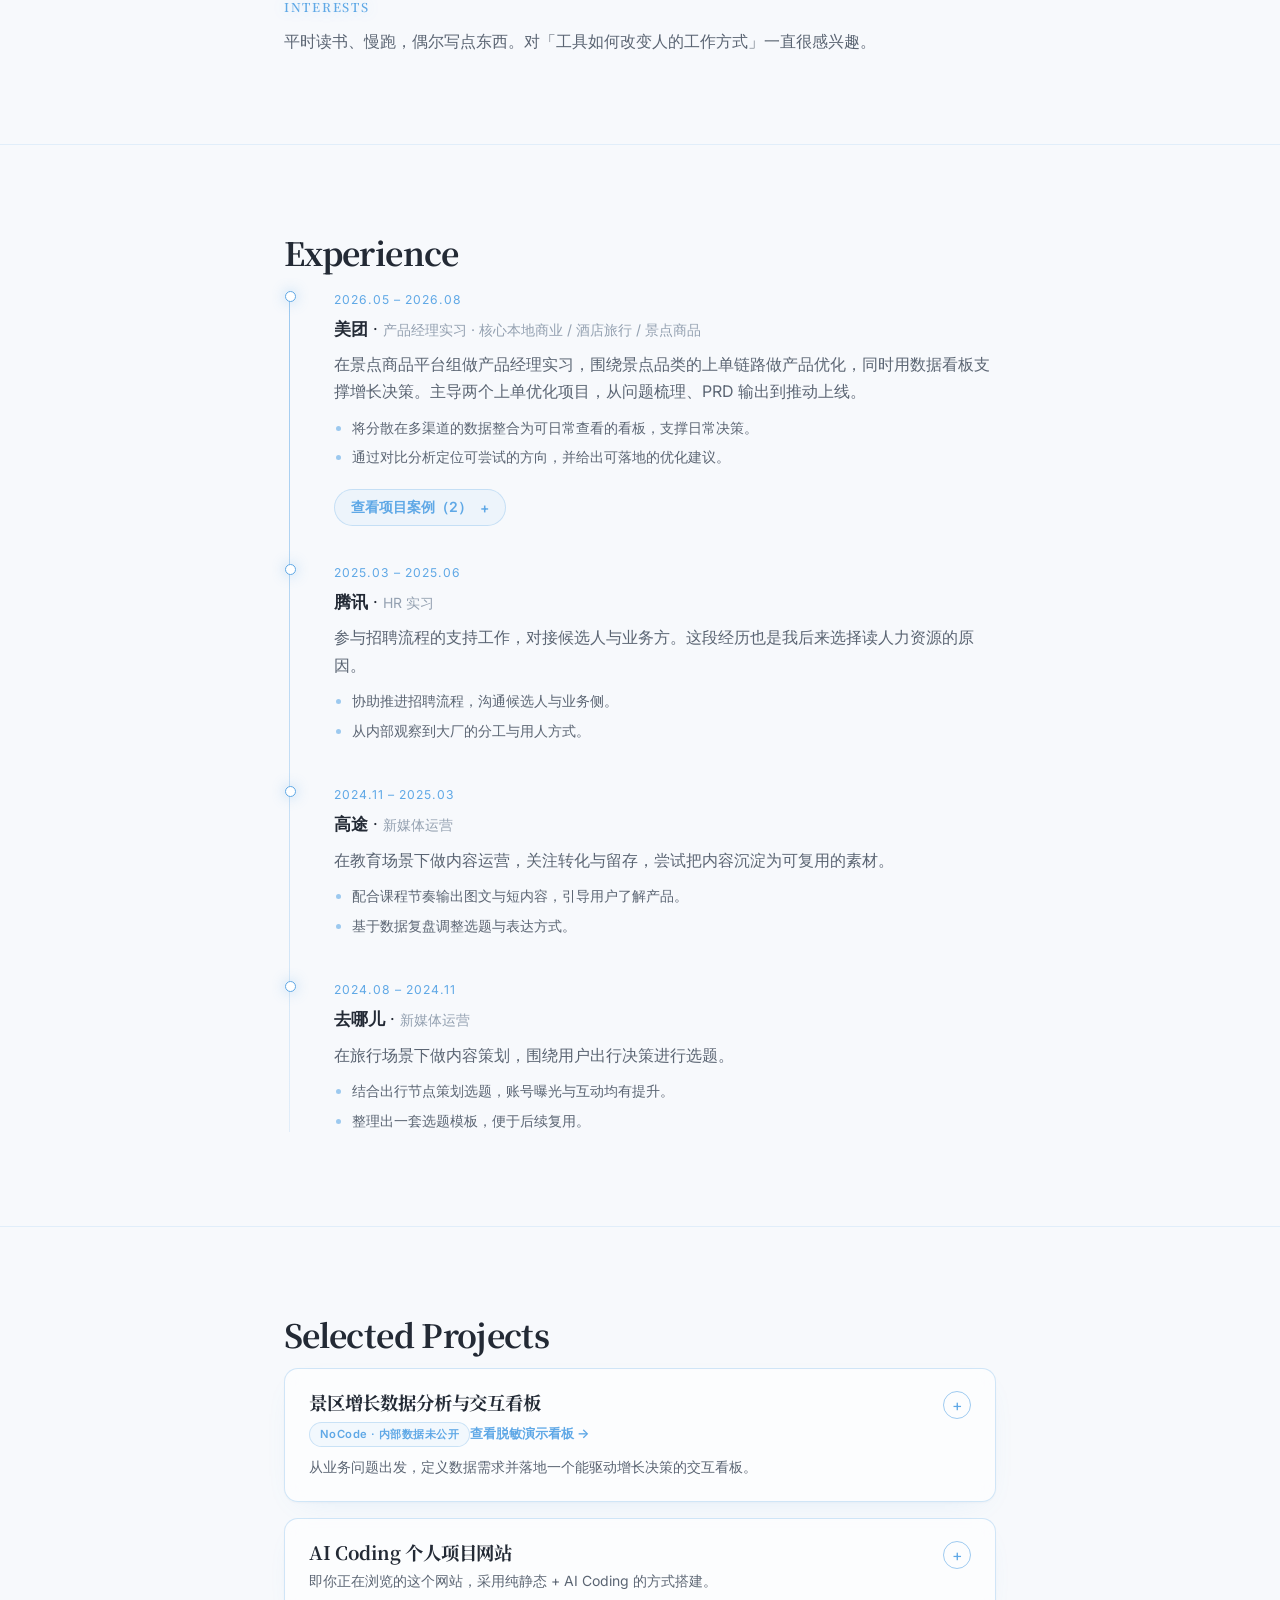
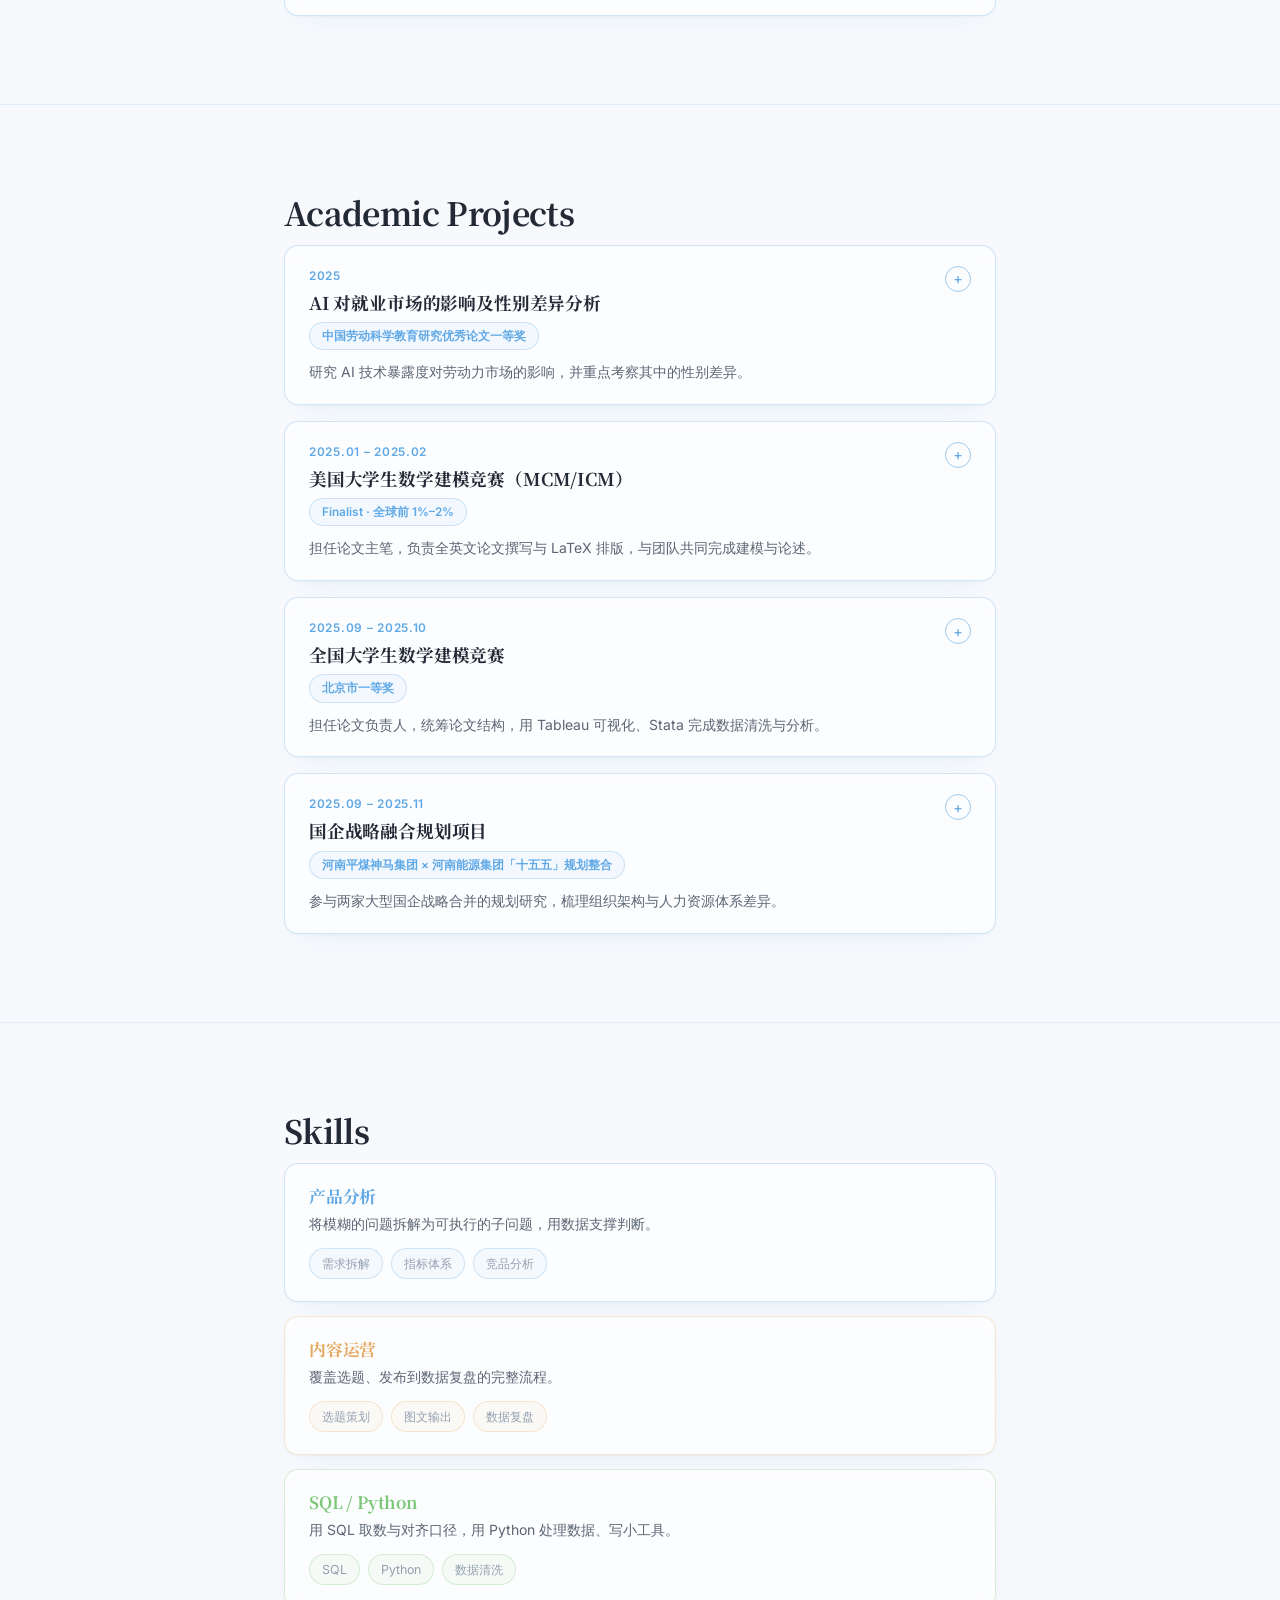
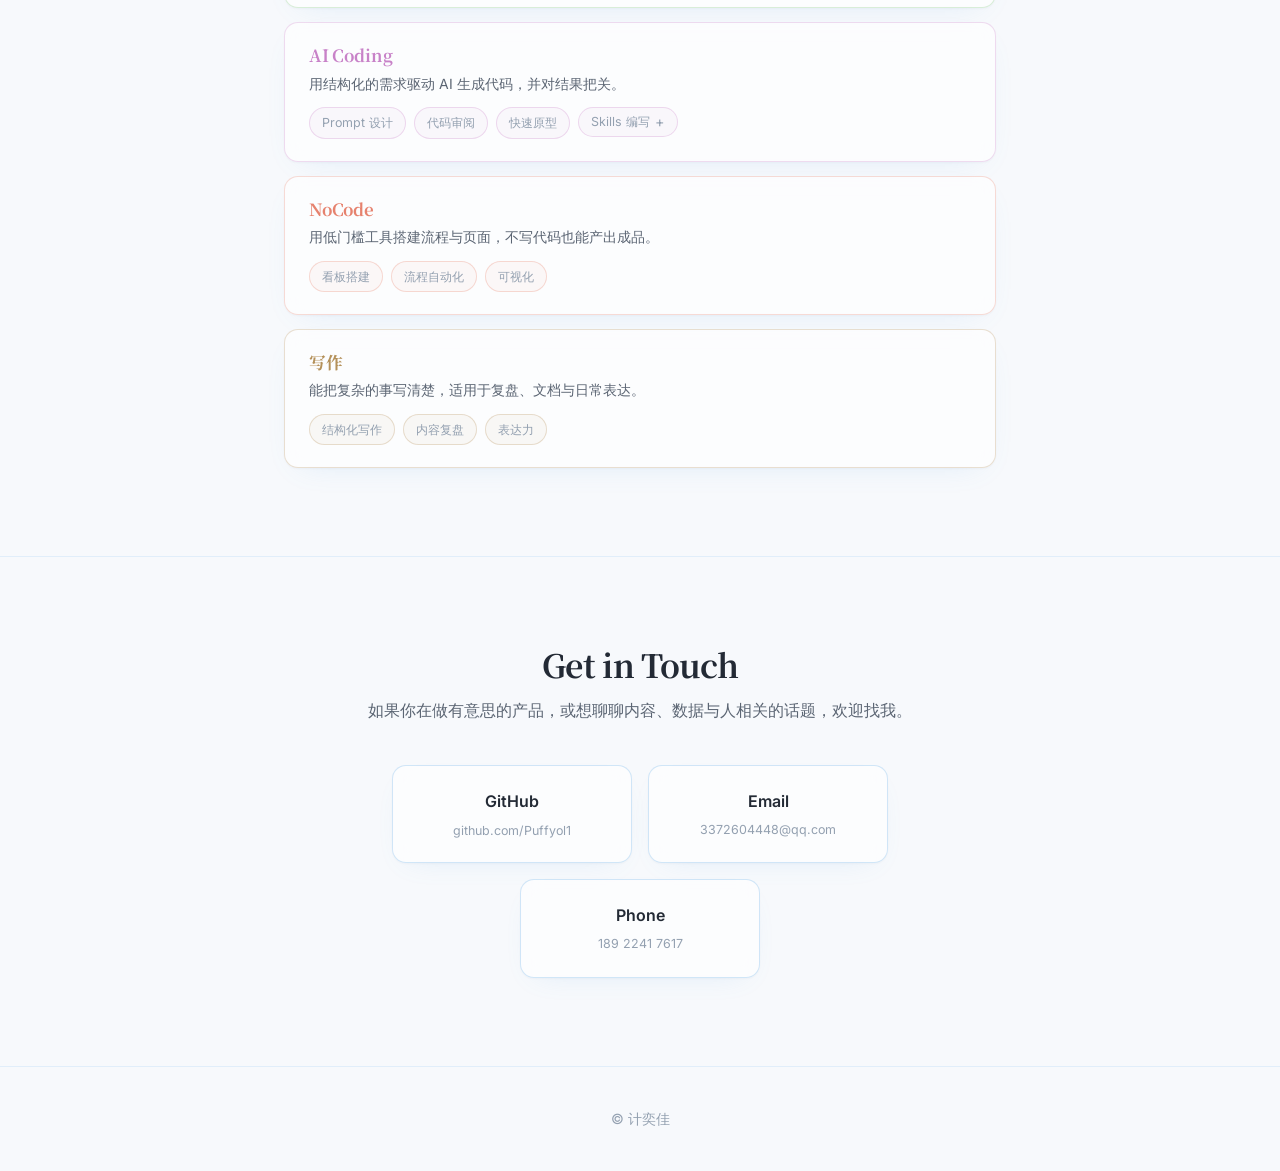
==== commit 4ef48819: "头像贴hero左侧竖椭圆,不挤姓名 - 头像从姓名旁移出,绝对定位贴hero左边 - 竖椭圆(150x200, border-radius 50%/46%) - 三条彩色细线装饰保留(椭圆) - he" ====
--- a/index.html
+++ b/index.html
@@ -35,21 +35,17 @@
     <main>
       <!-- 1. 首屏 Hero -->
       <section class="hero" id="hero" aria-labelledby="hero-name">
+        <div class="hero__avatar-wrap">
+          <span class="hero__avatar-line hero__avatar-line--1"></span>
+          <span class="hero__avatar-line hero__avatar-line--2"></span>
+          <span class="hero__avatar-line hero__avatar-line--3"></span>
+          <img class="hero__avatar" src="assets/headshot.jpg" alt="计奕佳" loading="lazy" />
+        </div>
         <div class="hero__inner reveal">
-          <div class="hero__top">
-            <div class="hero__avatar-wrap">
-              <span class="hero__avatar-line hero__avatar-line--1"></span>
-              <span class="hero__avatar-line hero__avatar-line--2"></span>
-              <span class="hero__avatar-line hero__avatar-line--3"></span>
-              <img class="hero__avatar" src="assets/headshot.jpg" alt="计奕佳" loading="lazy" />
-            </div>
-            <div class="hero__top-text">
-              <p class="hero__tagline" data-hero="tagline"></p>
-              <div class="hero__name-wrap">
-                <span class="hero__name-en" aria-hidden="true">Jenny Ji</span>
-                <h1 class="hero__name" id="hero-name" data-hero="name"></h1>
-              </div>
-            </div>
+          <p class="hero__tagline" data-hero="tagline"></p>
+          <div class="hero__name-wrap">
+            <span class="hero__name-en" aria-hidden="true">Jenny Ji</span>
+            <h1 class="hero__name" id="hero-name" data-hero="name"></h1>
           </div>
           <p class="hero__intro" data-hero="intro"></p>
           <div class="hero__cta">
--- a/css/style.css
+++ b/css/style.css
@@ -202,41 +202,44 @@
   padding: 80px 24px 60px;
 }
 
+.hero {
+  position: relative;
+}
+
 .hero__inner {
   max-width: var(--container);
   margin: 0 auto;
-}
-
-.hero__top {
-  display: flex;
-  align-items: center;
-  gap: 28px;
-  margin-bottom: 24px;
-}
-
+  position: relative;
+  z-index: 2;
+}
+
+/* 头像：贴在 hero 左侧，竖椭圆，不影响居中姓名 */
 .hero__avatar-wrap {
-  position: relative;
-  flex-shrink: 0;
-  width: 130px;
-  height: 160px;
+  position: absolute;
+  left: max(16px, 8vw);
+  top: 50%;
+  transform: translateY(-50%);
+  width: 150px;
+  height: 200px;
+  z-index: 1;
 }
 
 .hero__avatar {
   position: relative;
   z-index: 1;
-  width: 130px;
-  height: 160px;
-  border-radius: 16px;
+  width: 150px;
+  height: 200px;
+  border-radius: 50% / 46%;
   object-fit: cover;
   display: block;
   box-shadow: var(--shadow-card);
 }
 
-/* 线条交错的装饰边框：三条不同色细线，错位偏移 */
+/* 线条交错装饰边框：三条不同色椭圆细线，错位偏移 */
 .hero__avatar-line {
   position: absolute;
   inset: 0;
-  border-radius: 16px;
+  border-radius: 50% / 46%;
   border: 1.5px solid;
   pointer-events: none;
   z-index: 0;
@@ -244,25 +247,20 @@
 
 .hero__avatar-line--1 {
   border-color: var(--neon);
-  transform: translate(8px, 8px);
+  transform: translate(10px, 10px);
   opacity: 0.7;
 }
 
 .hero__avatar-line--2 {
   border-color: #ff5fa8;
-  transform: translate(-7px, -6px);
+  transform: translate(-8px, -7px);
   opacity: 0.6;
 }
 
 .hero__avatar-line--3 {
   border-color: #ffd23f;
-  transform: translate(4px, -9px);
+  transform: translate(5px, -11px);
   opacity: 0.55;
-}
-
-.hero__top-text {
-  flex: 1;
-  min-width: 0;
 }
 
 .hero__tagline {
@@ -1313,21 +1311,21 @@
   }
   .hero__avatar,
   .hero__avatar-wrap {
-    width: 88px;
-    height: 108px;
-  }
-  .hero__avatar {
-    border-radius: 12px;
-  }
+    width: 64px;
+    height: 84px;
+  }
+  .hero__avatar-wrap {
+    left: 8px;
+    top: 12px;
+    transform: none;
+  }
+  .hero__avatar,
   .hero__avatar-line {
-    border-radius: 12px;
-  }
-  .hero__avatar-line--1 { transform: translate(6px, 6px); }
-  .hero__avatar-line--2 { transform: translate(-5px, -4px); }
-  .hero__avatar-line--3 { transform: translate(3px, -6px); }
-  .hero__top {
-    gap: 16px;
-  }
+    border-radius: 50% / 46%;
+  }
+  .hero__avatar-line--1 { transform: translate(5px, 5px); }
+  .hero__avatar-line--2 { transform: translate(-4px, -3px); }
+  .hero__avatar-line--3 { transform: translate(3px, -5px); }
   .hero__name-en {
     font-size: clamp(3rem, 22vw, 5.5rem);
     -webkit-text-stroke-width: 1px;
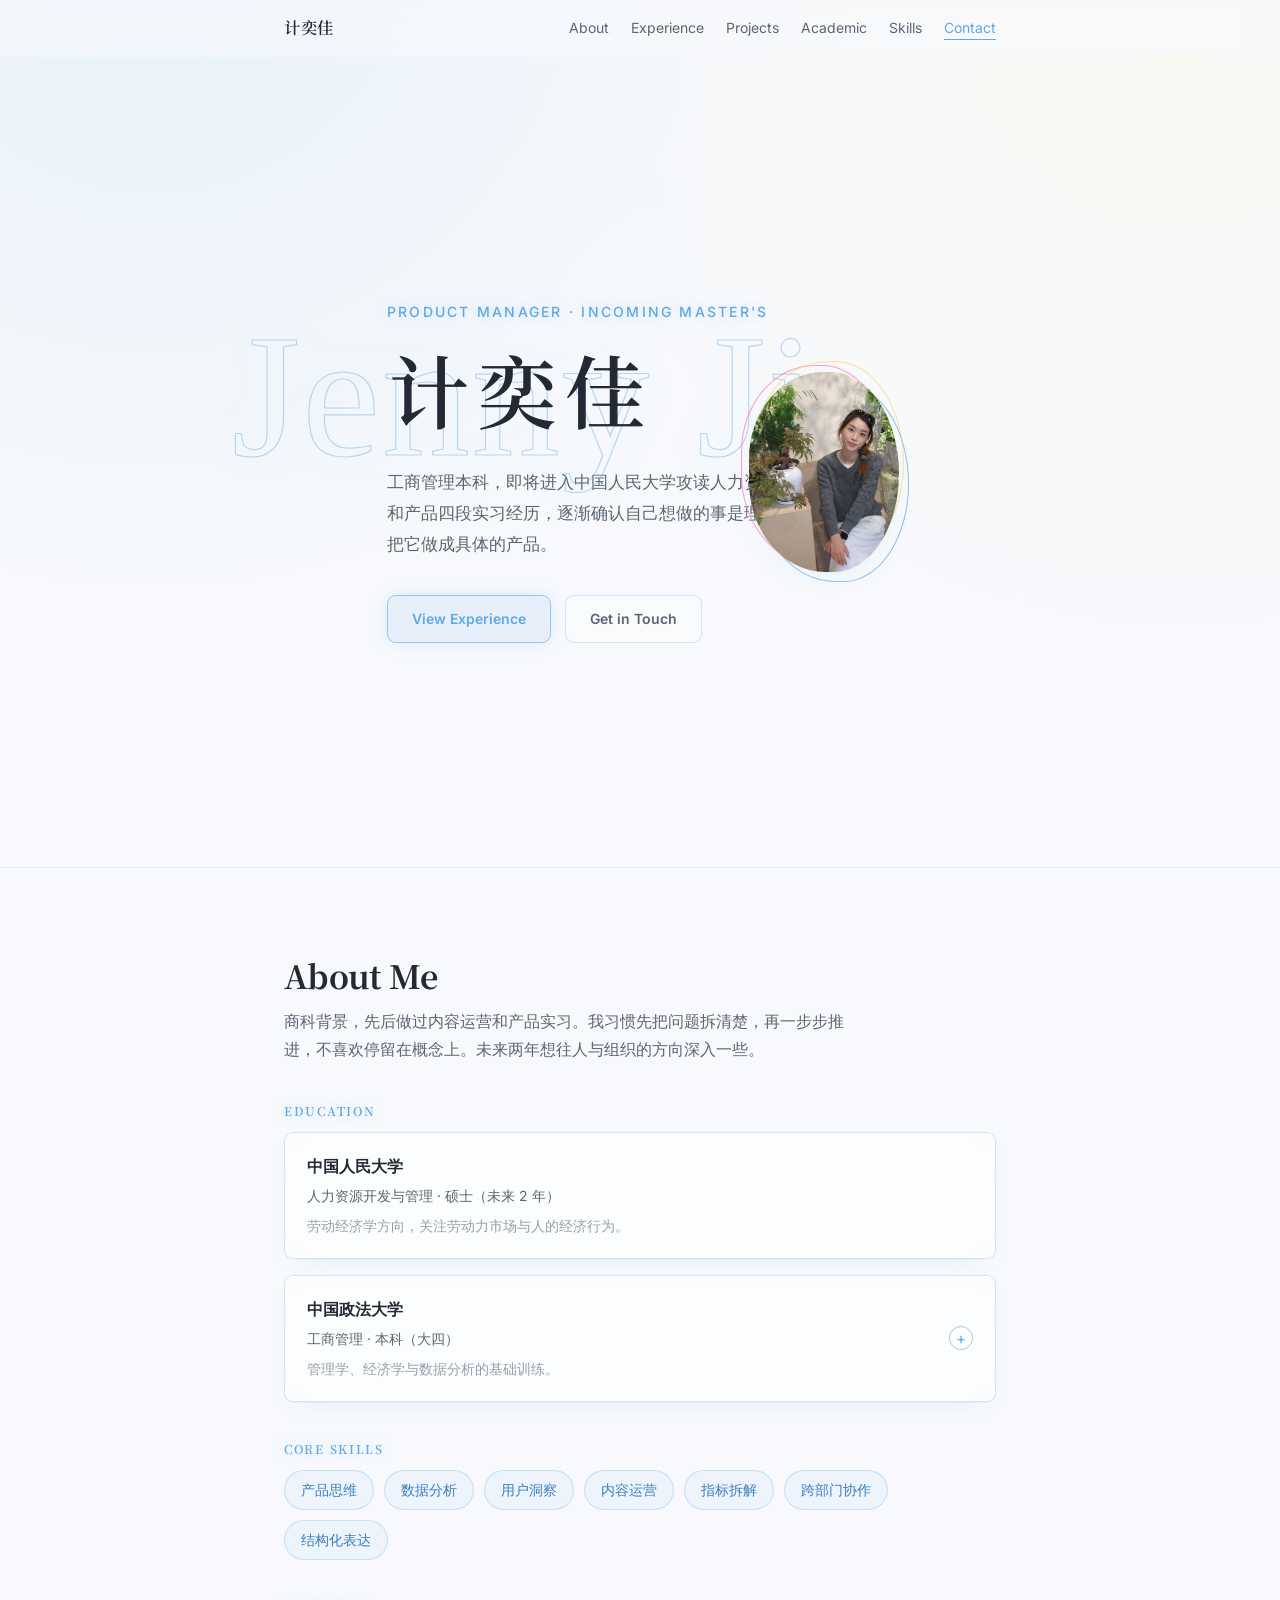
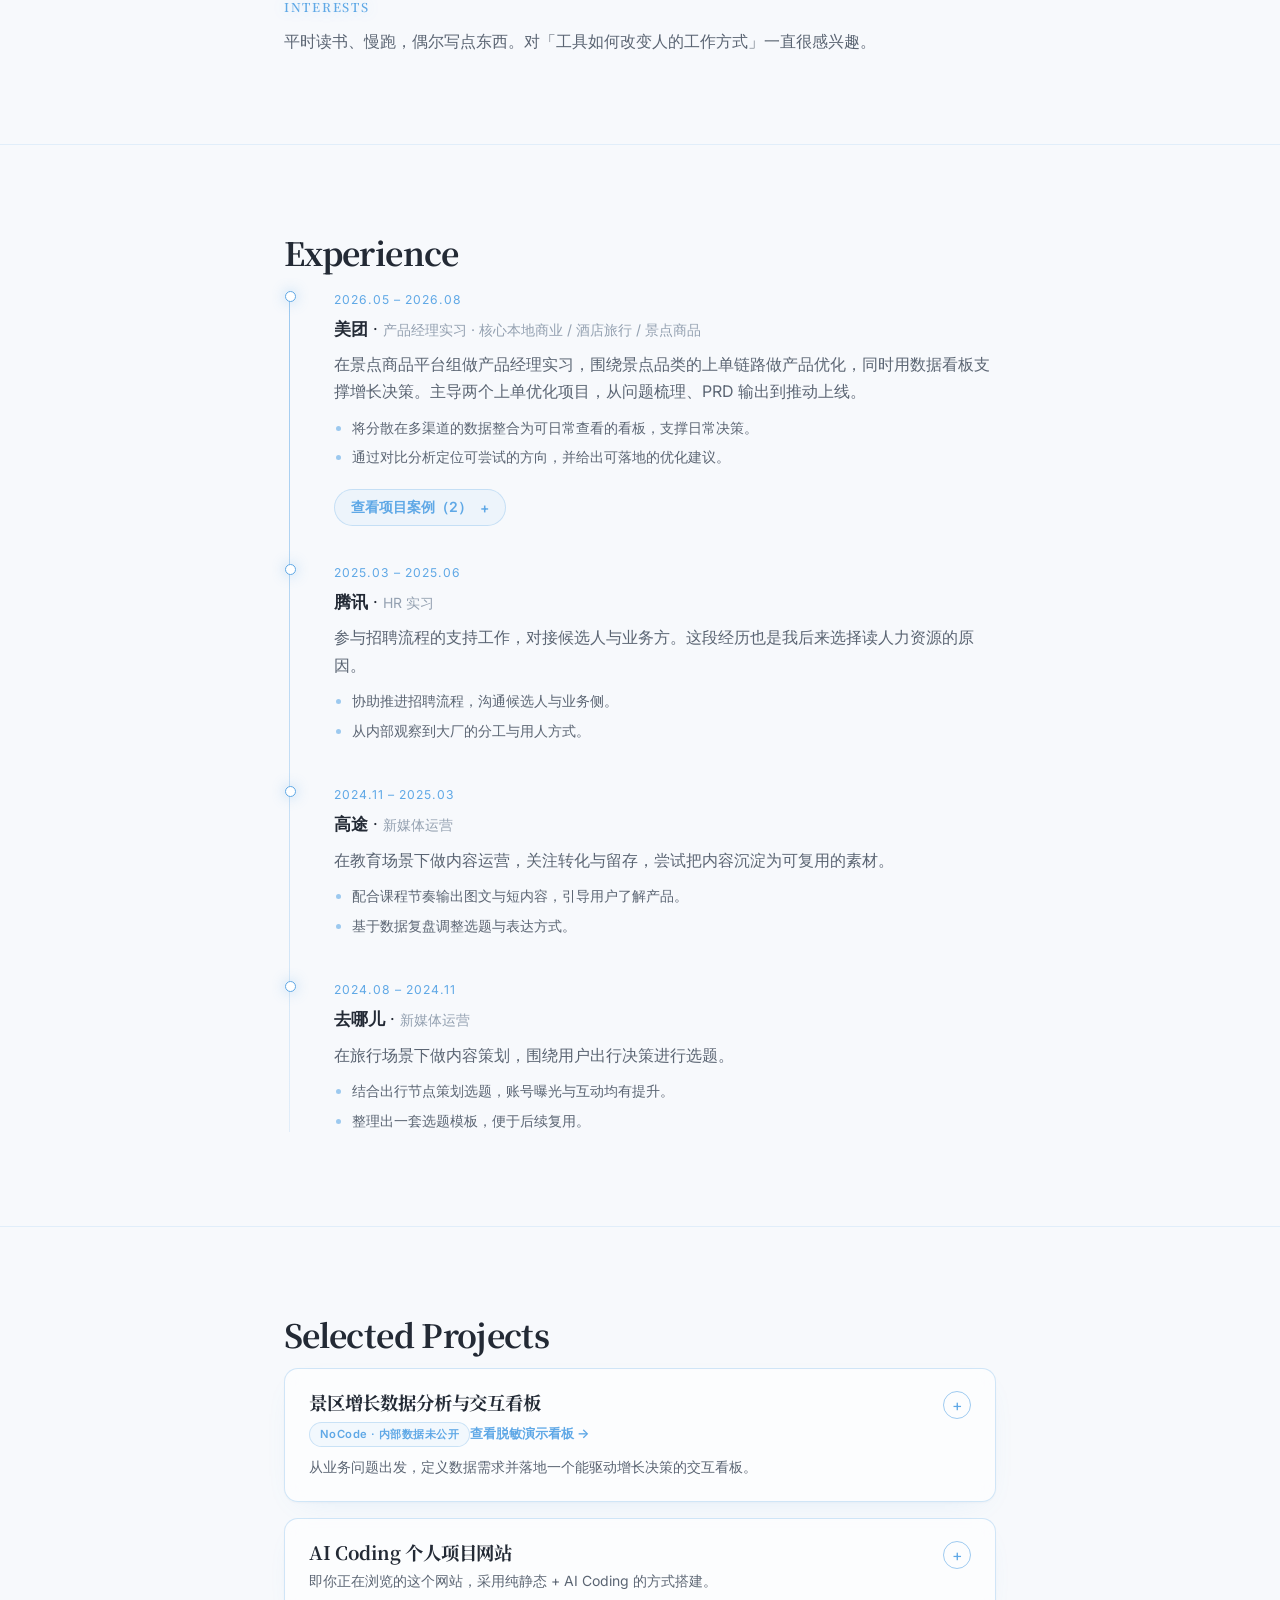
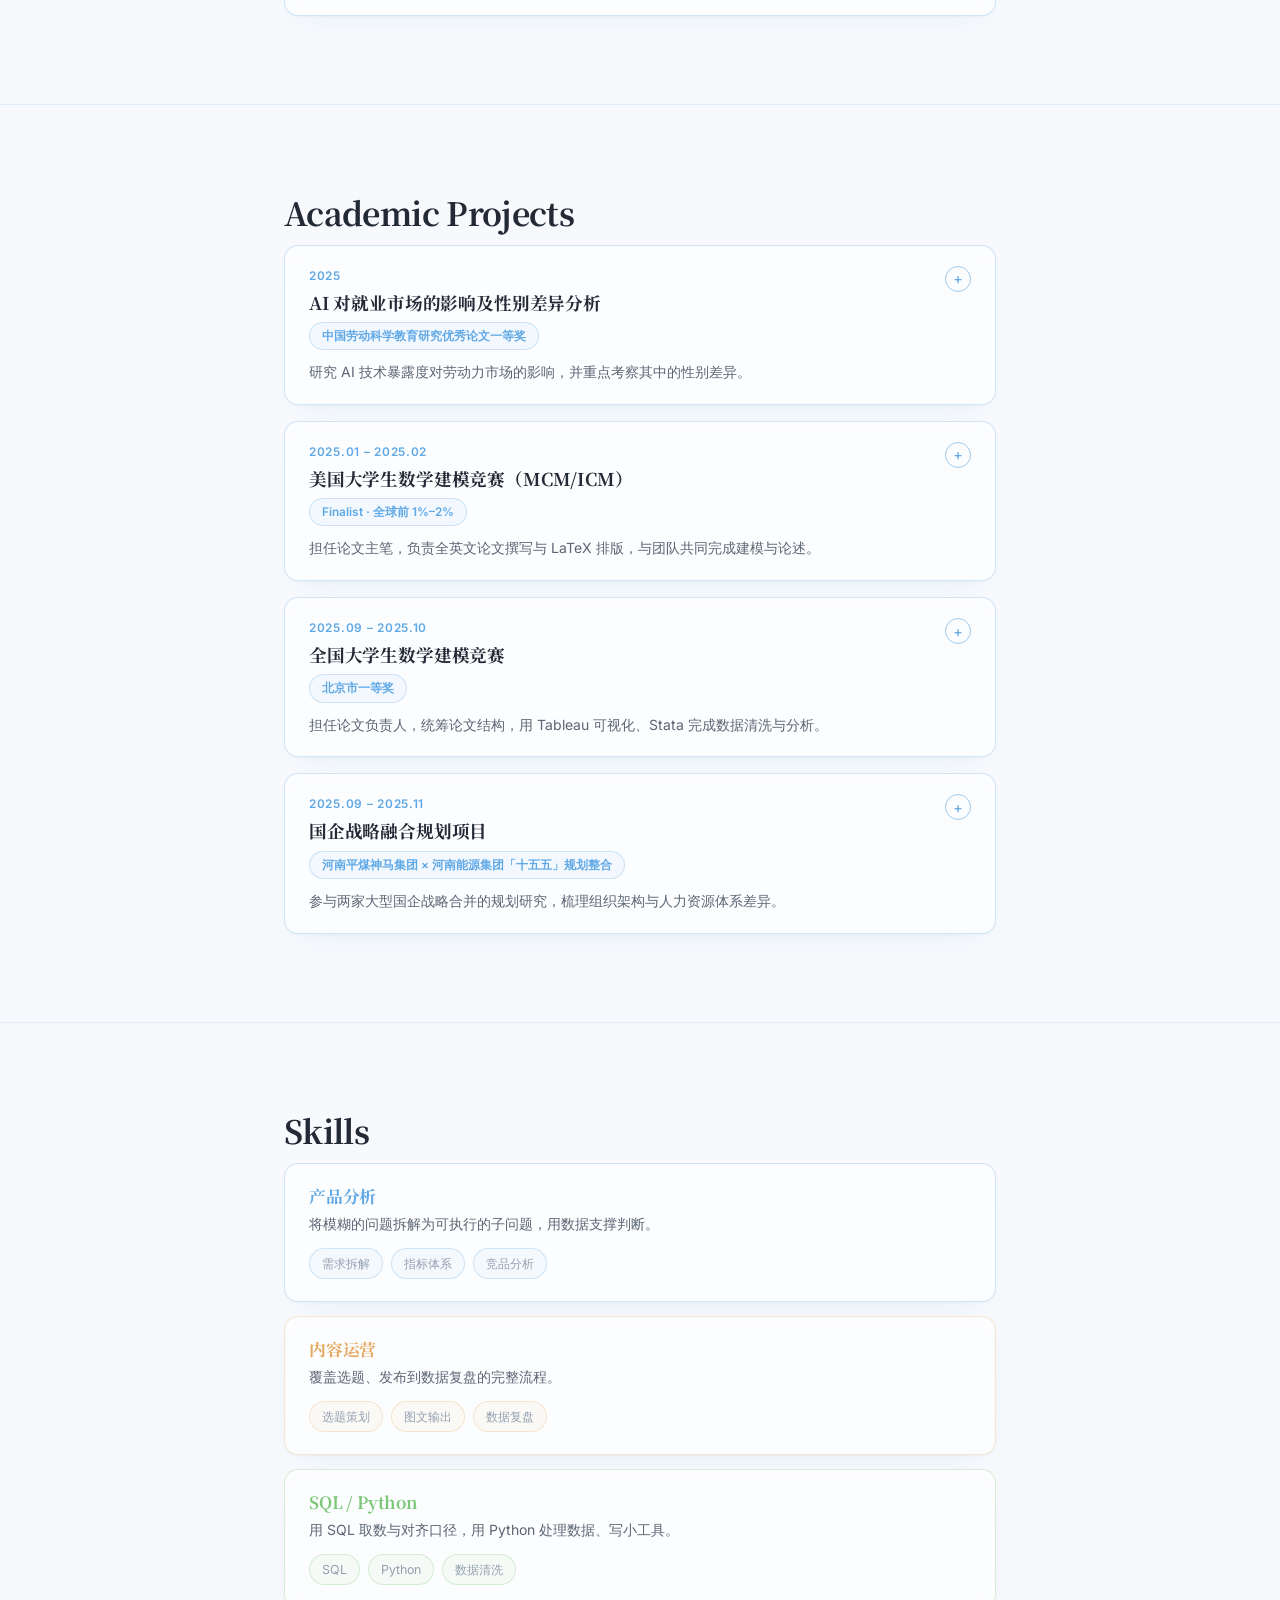
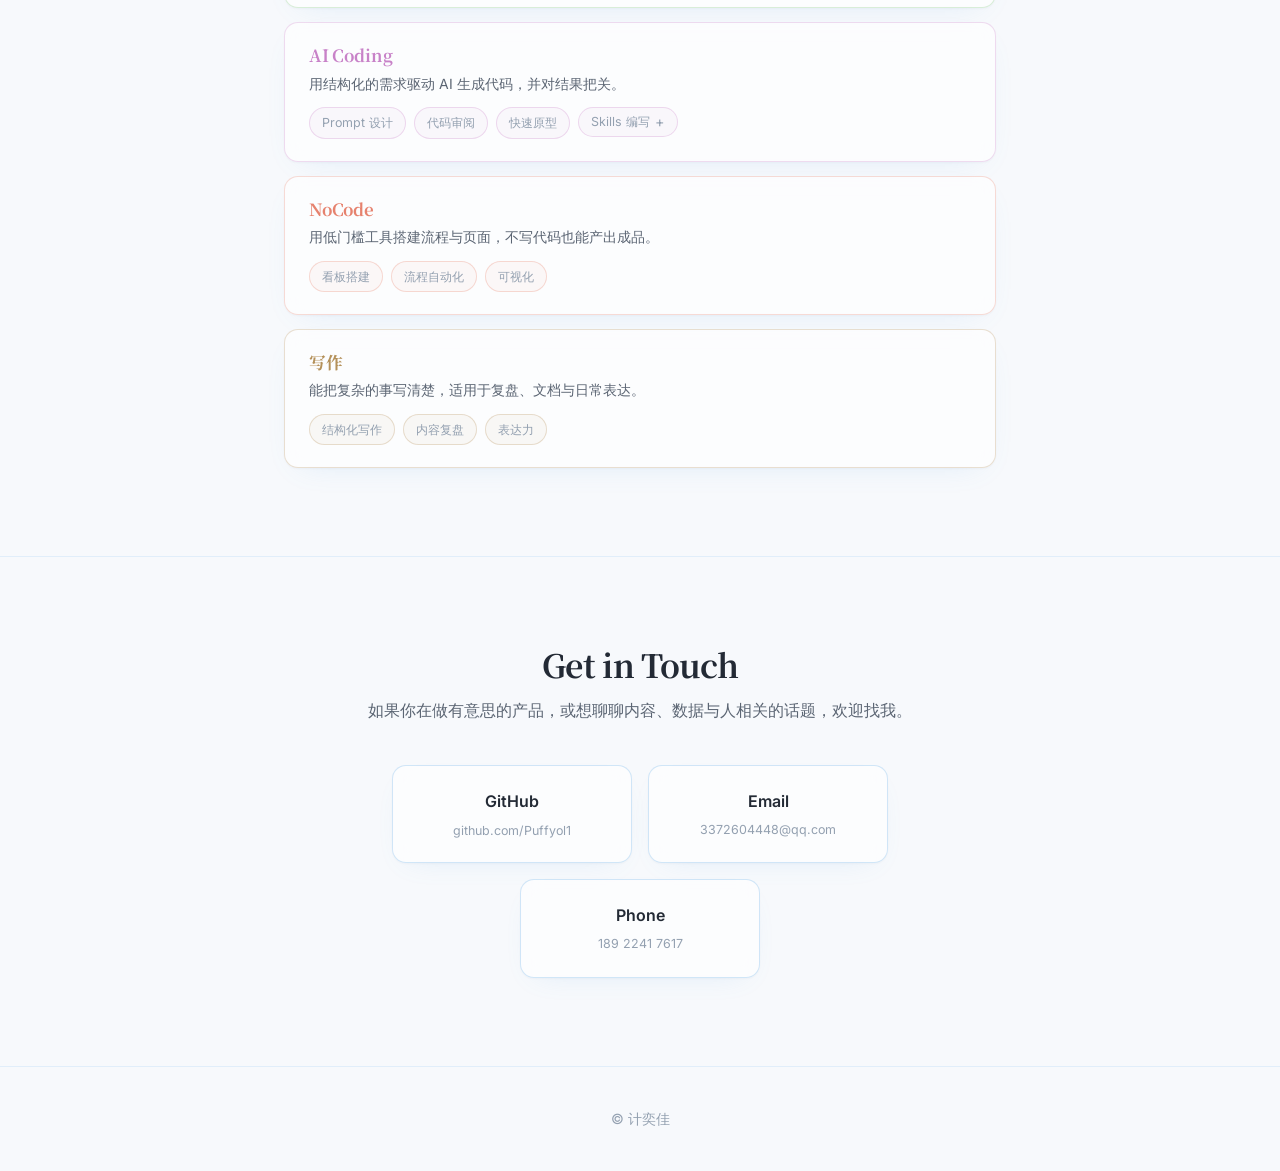
==== commit f9116d09: "头像移进hero__inner,真正贴近文字 之前头像相对整个hero定位,宽屏下离居中文字很远 现移进hero__inner(760px容器),贴容器右边-6px,真正贴近文字  Co-Author" ====
--- a/index.html
+++ b/index.html
@@ -35,13 +35,13 @@
     <main>
       <!-- 1. 首屏 Hero -->
       <section class="hero" id="hero" aria-labelledby="hero-name">
-        <div class="hero__avatar-wrap">
-          <span class="hero__avatar-line hero__avatar-line--1"></span>
-          <span class="hero__avatar-line hero__avatar-line--2"></span>
-          <span class="hero__avatar-line hero__avatar-line--3"></span>
-          <img class="hero__avatar" src="assets/headshot.jpg" alt="计奕佳" loading="lazy" />
-        </div>
         <div class="hero__inner reveal">
+          <div class="hero__avatar-wrap">
+            <span class="hero__avatar-line hero__avatar-line--1"></span>
+            <span class="hero__avatar-line hero__avatar-line--2"></span>
+            <span class="hero__avatar-line hero__avatar-line--3"></span>
+            <img class="hero__avatar" src="assets/headshot.jpg" alt="计奕佳" loading="lazy" />
+          </div>
           <p class="hero__tagline" data-hero="tagline"></p>
           <div class="hero__name-wrap">
             <span class="hero__name-en" aria-hidden="true">Jenny Ji</span>
--- a/css/style.css
+++ b/css/style.css
@@ -213,10 +213,10 @@
   z-index: 2;
 }
 
-/* 头像：贴在 hero 左侧，竖椭圆，不影响居中姓名 */
+/* 头像：贴在 hero 右侧，竖椭圆，离文字近一些 */
 .hero__avatar-wrap {
   position: absolute;
-  left: max(16px, 8vw);
+  right: -6px;
   top: 50%;
   transform: translateY(-50%);
   width: 150px;
@@ -229,8 +229,10 @@
   z-index: 1;
   width: 150px;
   height: 200px;
-  border-radius: 50% / 46%;
+  /* 不规则圆角，四个角不同 */
+  border-radius: 52% 48% 46% 54% / 46% 54% 52% 48%;
   object-fit: cover;
+  object-position: center 30%;
   display: block;
   box-shadow: var(--shadow-card);
 }
@@ -239,7 +241,7 @@
 .hero__avatar-line {
   position: absolute;
   inset: 0;
-  border-radius: 50% / 46%;
+  border-radius: 52% 48% 46% 54% / 46% 54% 52% 48%;
   border: 1.5px solid;
   pointer-events: none;
   z-index: 0;
@@ -1315,13 +1317,13 @@
     height: 84px;
   }
   .hero__avatar-wrap {
-    left: 8px;
+    right: 8px;
     top: 12px;
     transform: none;
   }
   .hero__avatar,
   .hero__avatar-line {
-    border-radius: 50% / 46%;
+    border-radius: 52% 48% 46% 54% / 46% 54% 52% 48%;
   }
   .hero__avatar-line--1 { transform: translate(5px, 5px); }
   .hero__avatar-line--2 { transform: translate(-4px, -3px); }
